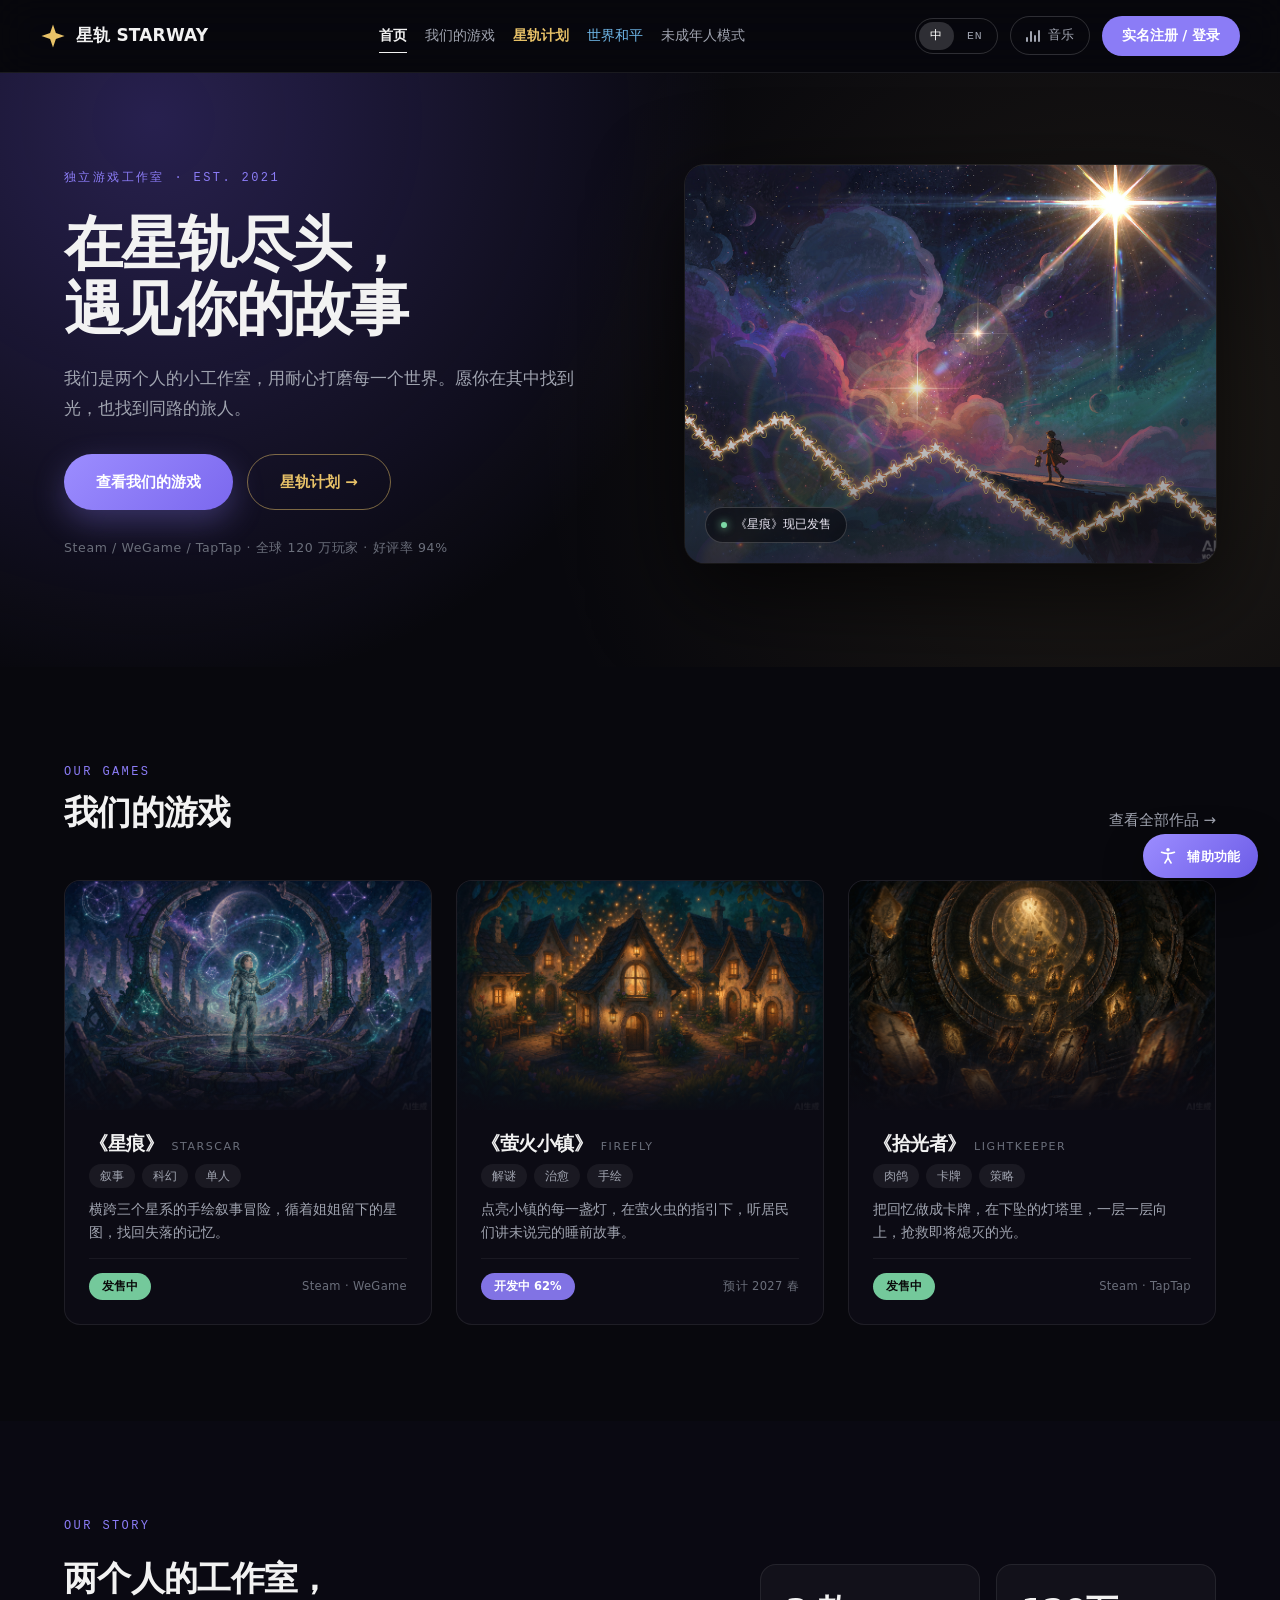
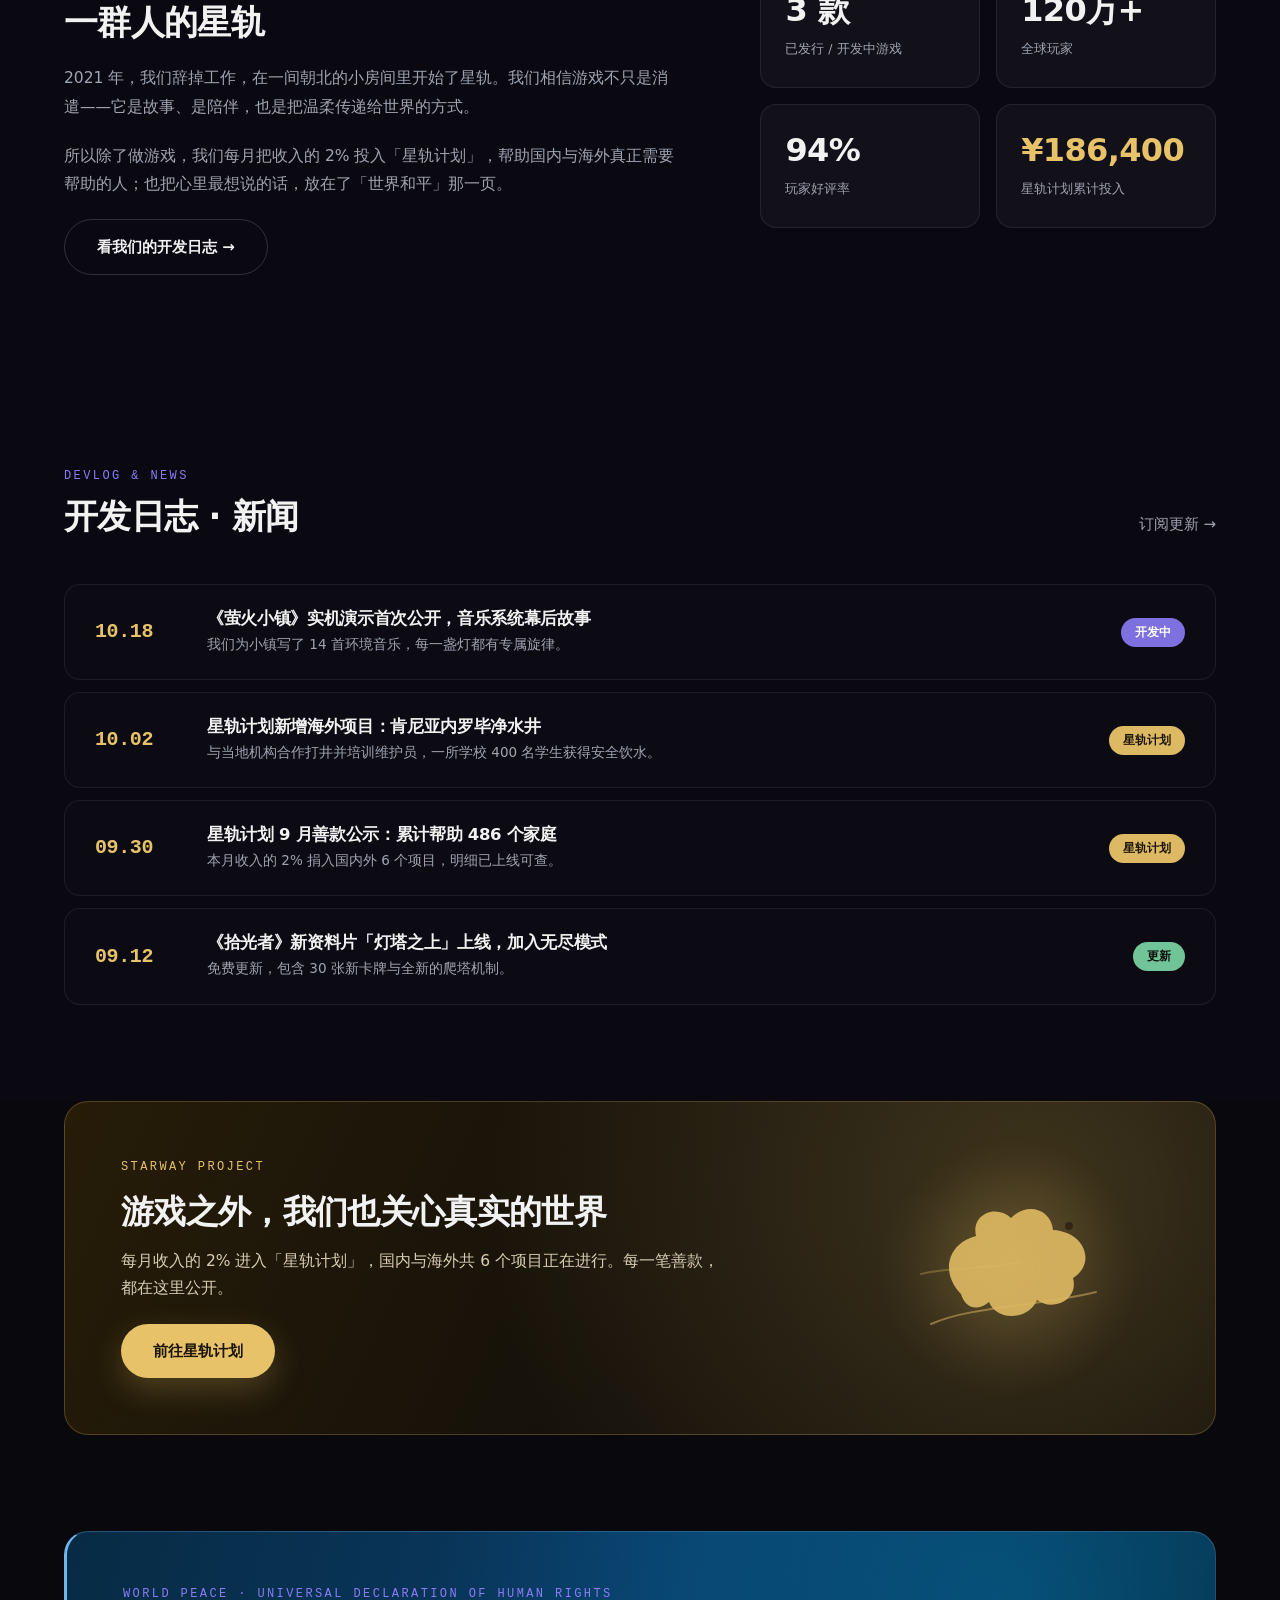
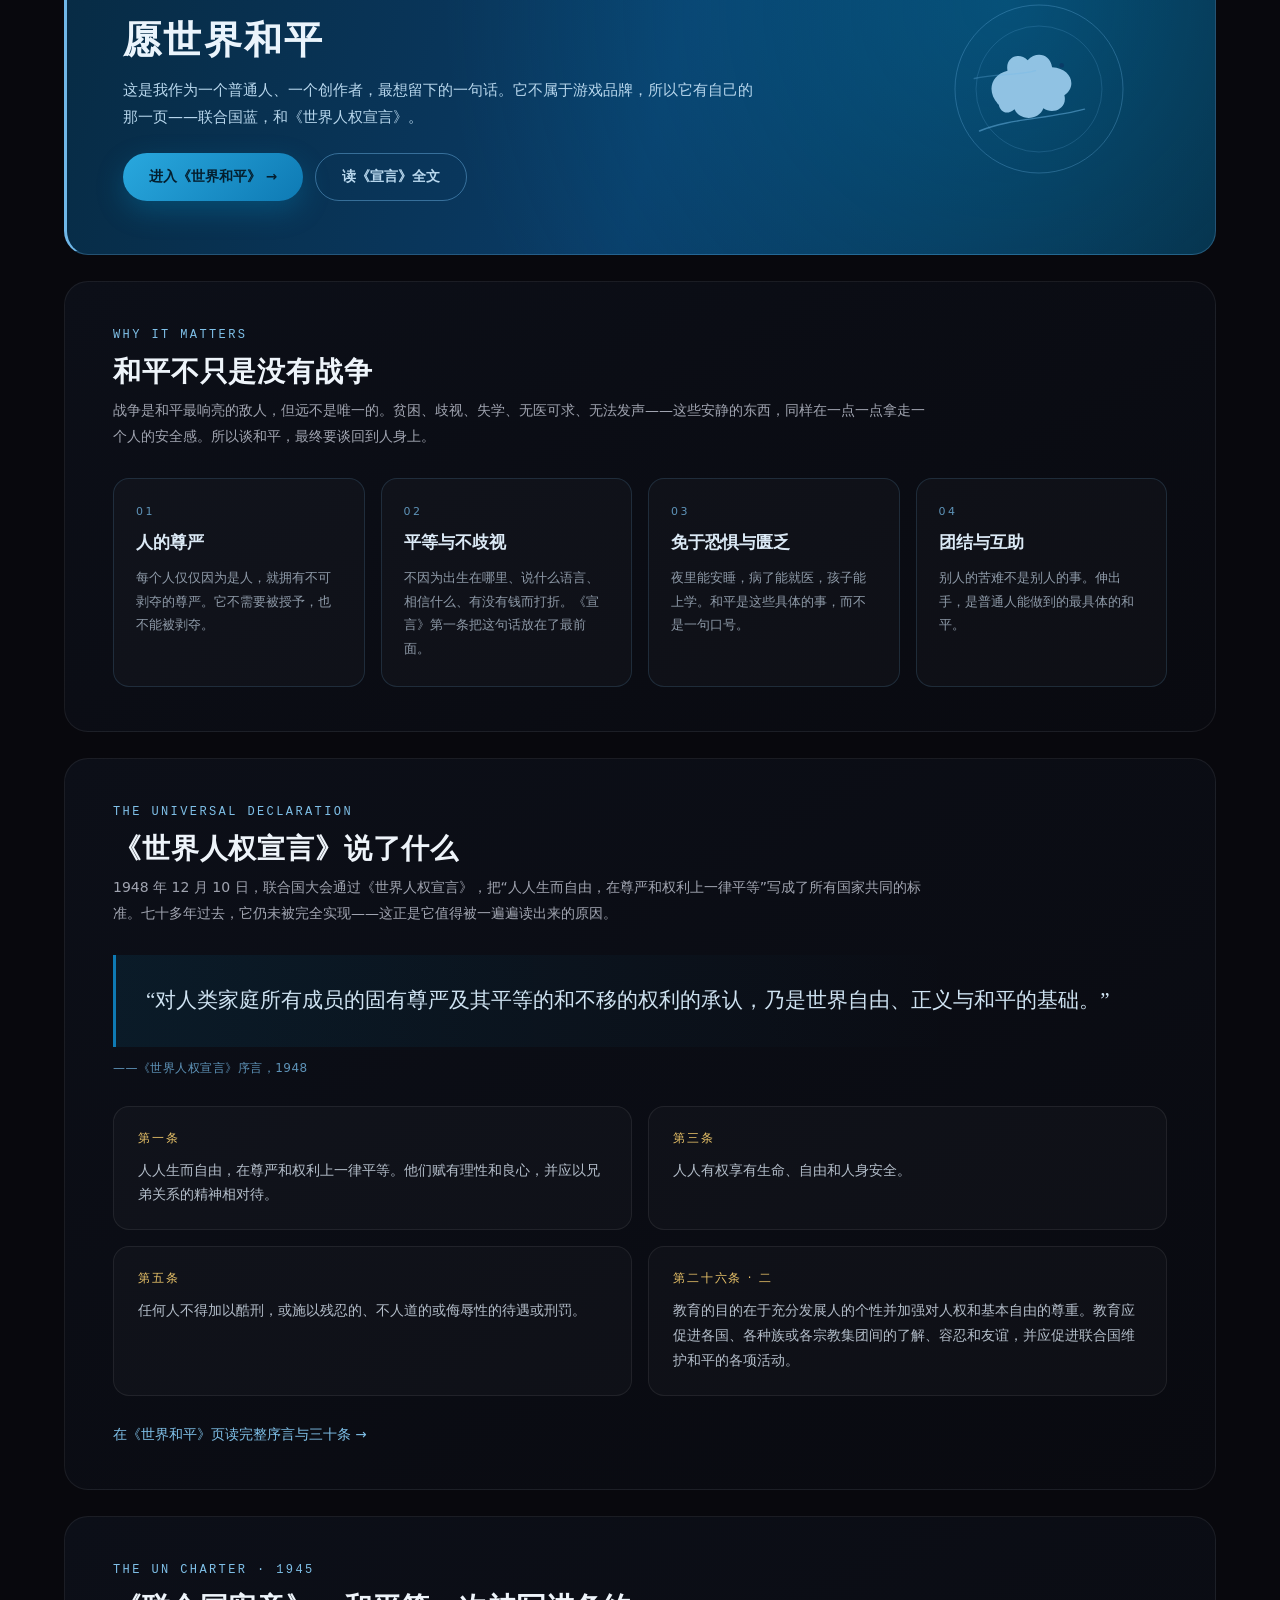
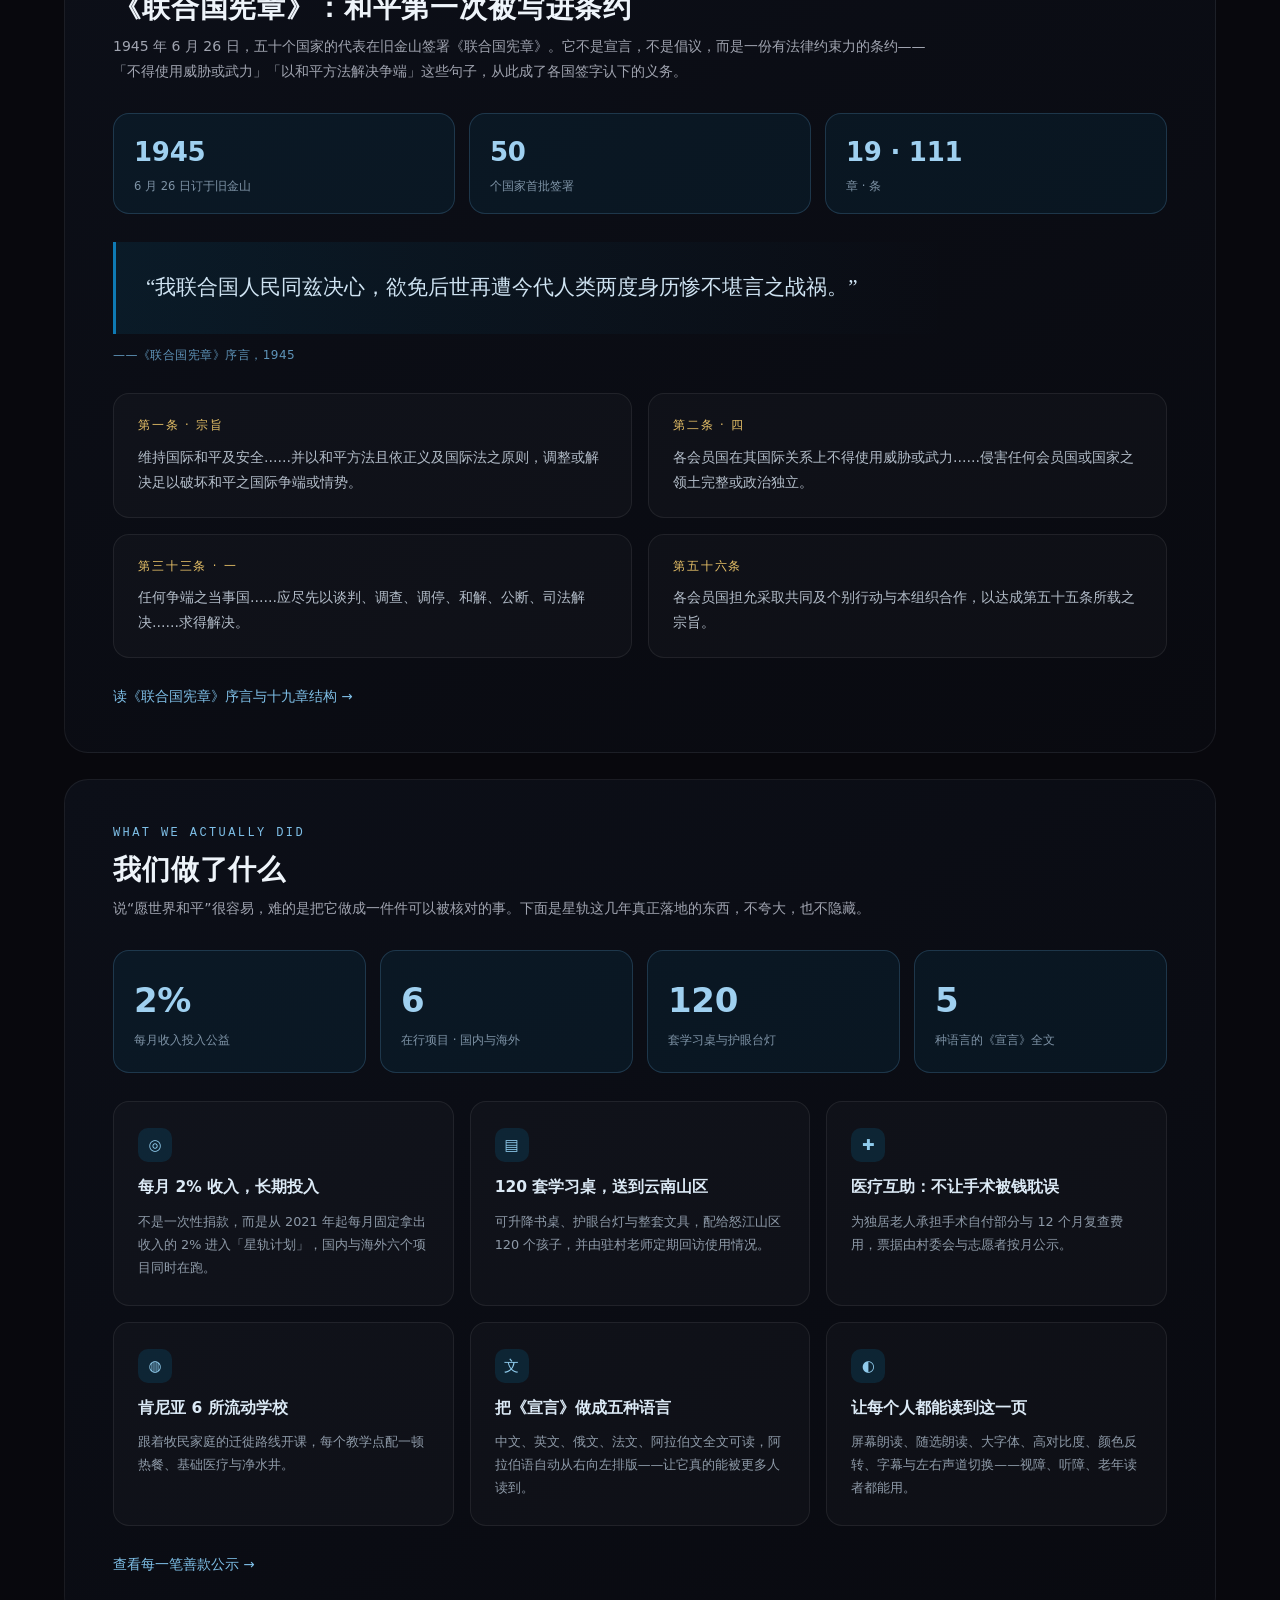
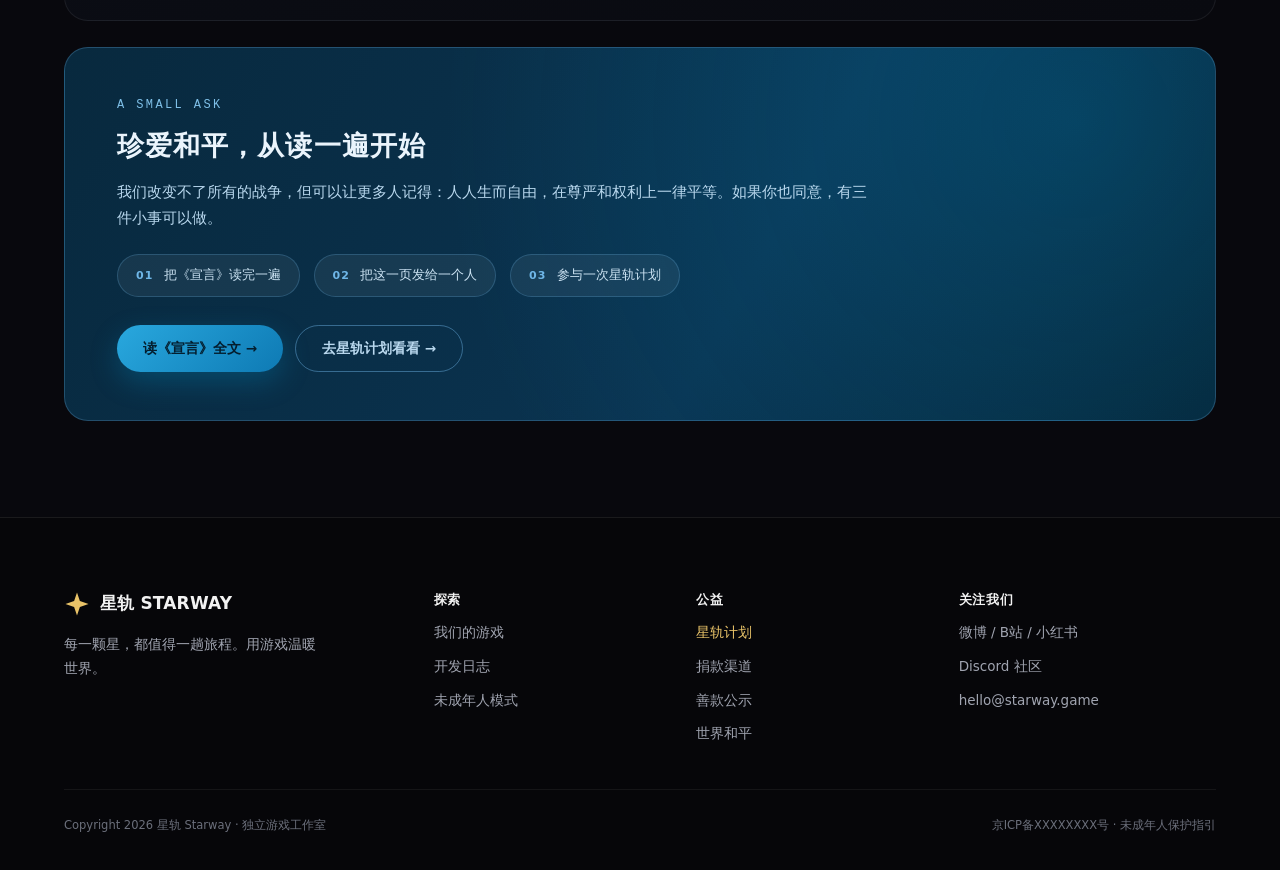
==== index.html @ 6a952b4b "星轨 STARWAY 官网：游戏品牌、星轨计划、世界和平、未成年人模式 - 五个页面：首页 / 星轨计划 / 捐赠详情 / 世界和平 / 未成年人模式 / 实名注册 - 五语切换（中英俄法阿），阿拉伯" ====
<!DOCTYPE html>
<html lang="zh-CN" data-lang="zh">
<head>
<meta charset="UTF-8">
<meta name="viewport" content="width=device-width, initial-scale=1">
<title>星轨 STARWAY · 独立游戏工作室</title>
<meta name="description" content="星轨 STARWAY，独立游戏工作室。我们做叙事游戏，也做真实的善事：星轨计划、世界和平。">
<link rel="stylesheet" href="assets/style.css">
<link rel="stylesheet" href="assets/a11y.css">
</head>
<body data-page="home">

<!-- ============ 加载页 ============ -->
<div class="loader" id="loader">
  <canvas id="starfield"></canvas>
  <div class="loader-inner">
    <svg class="loader-logo" viewBox="0 0 72 72" fill="none" xmlns="http://www.w3.org/2000/svg">
      <path d="M36 4 L44 28 L68 36 L44 44 L36 68 L28 44 L4 36 L28 28 Z" fill="#E8C268"/>
      <path d="M54 8 L55.5 13 L60 14.5 L55.5 16 L54 21 L52.5 16 L48 14.5 L52.5 13 Z" fill="white" fill-opacity=".8"/>
    </svg>
    <div class="loader-brand" data-zh="星轨 STARWAY" data-en="STARWAY">星轨 STARWAY</div>
    <div class="loader-tag" data-zh="每一颗星，都值得一趟旅程" data-en="Every star deserves a journey">每一颗星，都值得一趟旅程</div>

    <div class="progress-block">
      <div class="progress-track"><div class="progress-fill" id="loaderFill"></div></div>
      <div class="progress-text" id="loaderText">正在加载宇宙… 0%</div>
    </div>

    <div class="tip-card">
      <div class="label" data-zh="小贴士 · TIPS" data-en="TIP">小贴士 · TIPS</div>
      <p id="loaderTip">按住 Shift 键，可以让星空中的小星星眨眼哦。</p>
    </div>

    <button class="music-chip" id="musicChip" type="button" aria-label="背景音乐开关">
      <span class="eq"><i></i><i></i><i></i><i></i></span>
      <span data-zh="主题曲《星尘》· 点击暂停" data-en="Theme “Stardust” · click to pause">主题曲《星尘》· 点击暂停</span>
    </button>

    <button class="loader-skip" id="loaderSkip" type="button" data-zh="跳过加载 →" data-en="Skip →">跳过加载 →</button>
  </div>
</div>

<!-- ============ 导航 ============ -->
<header class="nav">
  <a class="brand" href="index.html">
    <svg viewBox="0 0 72 72" fill="none" xmlns="http://www.w3.org/2000/svg"><path d="M36 4 L44 28 L68 36 L44 44 L36 68 L28 44 L4 36 L28 28 Z" fill="#E8C268"/></svg>
    <span>星轨 STARWAY</span>
  </a>

  <nav class="nav-links">
    <a href="index.html" class="active" data-zh="首页" data-en="Home">首页</a>
    <a href="index.html#games" data-zh="我们的游戏" data-en="Games">我们的游戏</a>
    <a href="starway.html" class="gold" data-zh="星轨计划" data-en="Starway Project">星轨计划</a>
    <a href="peace.html" class="peace-link" data-zh="世界和平" data-en="World Peace">世界和平</a>
    <a href="minors.html" data-zh="未成年人模式" data-en="Minor Mode">未成年人模式</a>
  </nav>

  <div class="nav-right">
    <div class="lang-switch" role="group" aria-label="Language">
      <button type="button" data-lang="zh" class="on">中</button>
      <button type="button" data-lang="en">EN</button>
    </div>
    <button class="music-btn" id="navMusic" type="button">
      <span class="bars"><i></i><i></i><i></i><i></i></span>
      <span data-zh="音乐" data-en="Music">音乐</span>
    </button>
    <a class="nav-cta" href="register.html" data-zh="实名注册 / 登录" data-en="Sign up / Log in">实名注册 / 登录</a>
  </div>
</header>

<!-- ============ Hero ============ -->
<section class="hero">
  <div class="hero-copy">
    <div class="kicker" data-zh="独立游戏工作室 · EST. 2021" data-en="INDEPENDENT GAME STUDIO · EST. 2021">独立游戏工作室 · EST. 2021</div>
    <h1 data-html data-zh="在星轨尽头，<br>遇见你的故事" data-en="At the end of the star track,<br>you meet your own story">在星轨尽头，<br>遇见你的故事</h1>
    <p data-zh="我们是两个人的小工作室，用耐心打磨每一个世界。愿你在其中找到光，也找到同路的旅人。"
       data-en="We are a two-person studio, polishing every world with patience. May you find light in them — and fellow travellers on the way.">我们是两个人的小工作室，用耐心打磨每一个世界。愿你在其中找到光，也找到同路的旅人。</p>
    <div class="hero-actions">
      <a class="btn btn-primary" href="#games" data-zh="查看我们的游戏" data-en="Explore our games">查看我们的游戏</a>
      <a class="btn btn-ghost" href="starway.html" data-zh="星轨计划 →" data-en="Starway Project →">星轨计划 →</a>
    </div>
    <div class="hero-meta" data-zh="Steam / WeGame / TapTap · 全球 120 万玩家 · 好评率 94%" data-en="Steam / WeGame / TapTap · 1.2M players worldwide · 94% positive">Steam / WeGame / TapTap · 全球 120 万玩家 · 好评率 94%</div>
  </div>

  <div class="hero-art">
    <img src="assets/img/hero.png" alt="星轨游戏主视觉">
    <div class="badge"><span class="dot"></span><span data-zh="《星痕》现已发售" data-en="Starscar — out now">《星痕》现已发售</span></div>
  </div>
</section>

<!-- ============ 游戏作品 ============ -->
<section class="section" id="games">
  <div class="section-head">
    <div class="t">
      <div class="kicker" data-zh="OUR GAMES" data-en="OUR GAMES">OUR GAMES</div>
      <h2 data-zh="我们的游戏" data-en="Our games">我们的游戏</h2>
    </div>
    <a class="more" href="#games" data-zh="查看全部作品 →" data-en="All titles →">查看全部作品 →</a>
  </div>
  <div class="games-grid" id="gamesGrid"></div>
</section>

<!-- ============ 工作室故事 ============ -->
<section class="story" id="story">
  <div class="story-copy">
    <div class="kicker" data-zh="OUR STORY" data-en="OUR STORY">OUR STORY</div>
    <h2 data-html data-zh="两个人的工作室，<br>一群人的星轨" data-en="A studio of two,<br>a star track shared by many">两个人的工作室，<br>一群人的星轨</h2>
    <p data-zh="2021 年，我们辞掉工作，在一间朝北的小房间里开始了星轨。我们相信游戏不只是消遣——它是故事、是陪伴，也是把温柔传递给世界的方式。"
       data-en="In 2021 we quit our jobs and started Starway in a small north-facing room. We believe games are more than entertainment — they are stories, company, and a way to pass kindness on to the world.">2021 年，我们辞掉工作，在一间朝北的小房间里开始了星轨。我们相信游戏不只是消遣——它是故事、是陪伴，也是把温柔传递给世界的方式。</p>
    <p data-zh="所以除了做游戏，我们每月把收入的 2% 投入「星轨计划」，帮助国内与海外真正需要帮助的人；也把心里最想说的话，放在了「世界和平」那一页。"
       data-en="So besides making games, we put 2% of monthly revenue into the Starway Project — for people in need at home and abroad — and we put the thing we most want to say on the “World Peace” page.">所以除了做游戏，我们每月把收入的 2% 投入「星轨计划」，帮助国内与海外真正需要帮助的人；也把心里最想说的话，放在了「世界和平」那一页。</p>
    <a class="btn btn-plain" href="#devlog" style="align-self:flex-start" data-zh="看我们的开发日志 →" data-en="Read the devlog →">看我们的开发日志 →</a>
  </div>

  <div class="stats">
    <div class="stat"><b data-count="3" data-suffix=" 款">3 款</b><span data-zh="已发行 / 开发中游戏" data-en="Released / in development">已发行 / 开发中游戏</span></div>
    <div class="stat"><b data-count="120" data-suffix="万+">120万+</b><span data-zh="全球玩家" data-en="Players worldwide">全球玩家</span></div>
    <div class="stat"><b data-count="94" data-suffix="%">94%</b><span data-zh="玩家好评率" data-en="Positive reviews">玩家好评率</span></div>
    <div class="stat"><b class="gold" data-count="186400" data-prefix="¥">¥186,400</b><span data-zh="星轨计划累计投入" data-en="Starway Project total funding">星轨计划累计投入</span></div>
  </div>
</section>

<!-- ============ 开发日志 ============ -->
<section class="section alt" id="devlog">
  <div class="section-head">
    <div class="t">
      <div class="kicker" data-zh="DEVLOG &amp; NEWS" data-en="DEVLOG &amp; NEWS">DEVLOG &amp; NEWS</div>
      <h2 data-zh="开发日志 · 新闻" data-en="Devlog &amp; news">开发日志 · 新闻</h2>
    </div>
    <a class="more" href="#devlog" data-zh="订阅更新 →" data-en="Subscribe →">订阅更新 →</a>
  </div>
  <div class="log-list" id="logList"></div>
</section>

<!-- ============ 星轨计划横幅 ============ -->
<section class="peace-banner reveal">
  <div class="copy">
    <div class="kicker gold" data-zh="STARWAY PROJECT" data-en="STARWAY PROJECT">STARWAY PROJECT</div>
    <h2 data-zh="游戏之外，我们也关心真实的世界" data-en="Beyond games, we care about the real world">游戏之外，我们也关心真实的世界</h2>
    <p data-zh="每月收入的 2% 进入「星轨计划」，国内与海外共 6 个项目正在进行。每一笔善款，都在这里公开。"
       data-en="2% of monthly revenue goes into the Starway Project — six programs running at home and abroad. Every donation is published.">每月收入的 2% 进入「星轨计划」，国内与海外共 6 个项目正在进行。每一笔善款，都在这里公开。</p>
    <a class="btn btn-gold" href="starway.html" data-zh="前往星轨计划" data-en="Visit the Starway Project">前往星轨计划</a>
  </div>
  <div class="dove">
    <svg viewBox="0 0 220 180" fill="none" xmlns="http://www.w3.org/2000/svg">
      <path d="M60 120 C40 100 45 70 75 62 C70 40 95 30 110 44 C125 28 150 34 152 56 C185 58 195 90 172 104 C178 126 152 138 136 126 C128 146 96 148 88 128 C76 138 64 134 60 120 Z" fill="#E8C268" fill-opacity=".9"/>
      <circle cx="168" cy="52" r="4" fill="#1A1408"/>
      <path d="M30 150 C70 132 140 132 195 118" stroke="#E8C268" stroke-opacity=".5" stroke-width="2" stroke-linecap="round"/>
      <path d="M20 100 C55 92 90 96 118 88" stroke="#E8C268" stroke-opacity=".3" stroke-width="2" stroke-linecap="round"/>
    </svg>
  </div>
</section>

<!-- ============ 世界和平 · 完整区块 ============ -->
<section class="peace-home" id="peace">

  <!-- 蓝色入口横幅 -->
  <div class="ph-band reveal">
    <div class="copy">
      <div class="kicker" data-zh="WORLD PEACE · UNIVERSAL DECLARATION OF HUMAN RIGHTS" data-en="WORLD PEACE · UNIVERSAL DECLARATION OF HUMAN RIGHTS">WORLD PEACE · UNIVERSAL DECLARATION OF HUMAN RIGHTS</div>
      <h2 data-zh="愿世界和平" data-en="May peace prevail on Earth">愿世界和平</h2>
      <p data-zh="这是我作为一个普通人、一个创作者，最想留下的一句话。它不属于游戏品牌，所以它有自己的那一页——联合国蓝，和《世界人权宣言》。"
         data-en="This is what I, as one ordinary person and one maker, most want to leave behind. It does not belong to a game brand — so it has a page of its own: United Nations blue, and the Universal Declaration of Human Rights.">这是我作为一个普通人、一个创作者，最想留下的一句话。它不属于游戏品牌，所以它有自己的那一页——联合国蓝，和《世界人权宣言》。</p>
      <div class="ph-band-actions">
        <a class="btn-blue" href="peace.html" data-zh="进入《世界和平》 →" data-en="Enter “World Peace” →">进入《世界和平》 →</a>
        <a class="btn-blue ghost" href="peace.html#declaration" data-zh="读《宣言》全文" data-en="Read the full Declaration">读《宣言》全文</a>
      </div>
    </div>
    <div class="ph-band-art" aria-hidden="true">
      <svg viewBox="0 0 240 240" fill="none" xmlns="http://www.w3.org/2000/svg">
        <circle cx="120" cy="120" r="96" stroke="#6FB7E8" stroke-opacity=".35" stroke-width="1"/>
        <circle cx="120" cy="120" r="72" stroke="#6FB7E8" stroke-opacity=".22" stroke-width="1"/>
        <path d="M74 138 C60 124 64 104 84 99 C81 84 97 77 107 87 C117 76 133 80 135 95 C157 96 164 117 149 127 C153 142 136 150 125 142 C120 156 98 157 92 143 C84 150 76 147 74 138 Z" fill="#9FD0F0" fill-opacity=".9"/>
        <circle cx="146" cy="93" r="2.6" fill="#0A3B66"/>
        <path d="M52 168 C84 154 132 154 172 143" stroke="#6FB7E8" stroke-opacity=".5" stroke-width="1.6" stroke-linecap="round"/>
        <path d="M46 108 C70 102 96 105 116 99" stroke="#6FB7E8" stroke-opacity=".3" stroke-width="1.6" stroke-linecap="round"/>
      </svg>
    </div>
  </div>

  <!-- 价值观 -->
  <div class="ph-block reveal">
    <div class="ph-head">
      <div class="kicker blue" data-zh="WHY IT MATTERS" data-en="WHY IT MATTERS">WHY IT MATTERS</div>
      <h3 data-zh="和平不只是没有战争" data-en="Peace is more than the absence of war">和平不只是没有战争</h3>
      <p data-zh="战争是和平最响亮的敌人，但远不是唯一的。贫困、歧视、失学、无医可求、无法发声——这些安静的东西，同样在一点一点拿走一个人的安全感。所以谈和平，最终要谈回到人身上。"
         data-en="War is the loudest enemy of peace, but far from the only one. Poverty, discrimination, no schooling, no doctor, no voice — quiet things that also erode a person's sense of safety. So when we talk about peace, we end up talking about people.">战争是和平最响亮的敌人，但远不是唯一的。贫困、歧视、失学、无医可求、无法发声——这些安静的东西，同样在一点一点拿走一个人的安全感。所以谈和平，最终要谈回到人身上。</p>
    </div>
    <div class="value-grid">
      <article class="value-card">
        <div class="vn">01</div>
        <h4 data-zh="人的尊严" data-en="Human dignity">人的尊严</h4>
        <p data-zh="每个人仅仅因为是人，就拥有不可剥夺的尊严。它不需要被授予，也不能被剥夺。" data-en="Every person holds an inalienable dignity simply for being human. It is not granted, and cannot be taken away.">每个人仅仅因为是人，就拥有不可剥夺的尊严。它不需要被授予，也不能被剥夺。</p>
      </article>
      <article class="value-card">
        <div class="vn">02</div>
        <h4 data-zh="平等与不歧视" data-en="Equality, no exceptions">平等与不歧视</h4>
        <p data-zh="不因为出生在哪里、说什么语言、相信什么、有没有钱而打折。《宣言》第一条把这句话放在了最前面。" data-en="Not discounted by where you were born, what you speak, what you believe, or what you own. Article 1 puts this first for a reason.">不因为出生在哪里、说什么语言、相信什么、有没有钱而打折。《宣言》第一条把这句话放在了最前面。</p>
      </article>
      <article class="value-card">
        <div class="vn">03</div>
        <h4 data-zh="免于恐惧与匮乏" data-en="Freedom from fear and want">免于恐惧与匮乏</h4>
        <p data-zh="夜里能安睡，病了能就医，孩子能上学。和平是这些具体的事，而不是一句口号。" data-en="Sleeping without sirens, seeing a doctor when ill, a child going to school. Peace is these concrete things, not a slogan.">夜里能安睡，病了能就医，孩子能上学。和平是这些具体的事，而不是一句口号。</p>
      </article>
      <article class="value-card">
        <div class="vn">04</div>
        <h4 data-zh="团结与互助" data-en="Solidarity">团结与互助</h4>
        <p data-zh="别人的苦难不是别人的事。伸出手，是普通人能做到的最具体的和平。" data-en="Another's suffering is not someone else's business. Reaching out is the most concrete peace an ordinary person can make.">别人的苦难不是别人的事。伸出手，是普通人能做到的最具体的和平。</p>
      </article>
    </div>
  </div>

  <!-- 《世界人权宣言》摘录 -->
  <div class="ph-block reveal" id="declaration">
    <div class="ph-head">
      <div class="kicker blue" data-zh="THE UNIVERSAL DECLARATION" data-en="THE UNIVERSAL DECLARATION">THE UNIVERSAL DECLARATION</div>
      <h3 data-zh="《世界人权宣言》说了什么" data-en="What the Universal Declaration says">《世界人权宣言》说了什么</h3>
      <p data-zh="1948 年 12 月 10 日，联合国大会通过《世界人权宣言》，把“人人生而自由，在尊严和权利上一律平等”写成了所有国家共同的标准。七十多年过去，它仍未被完全实现——这正是它值得被一遍遍读出来的原因。"
         data-en="On 10 December 1948 the UN General Assembly adopted the Universal Declaration of Human Rights, setting “all human beings are born free and equal in dignity and rights” as a common standard for all nations. Seventy-odd years on it is still not fully realised — which is exactly why it deserves to be read again and again.">1948 年 12 月 10 日，联合国大会通过《世界人权宣言》，把“人人生而自由，在尊严和权利上一律平等”写成了所有国家共同的标准。七十多年过去，它仍未被完全实现——这正是它值得被一遍遍读出来的原因。</p>
    </div>

    <blockquote class="ph-quote" data-zh="“对人类家庭所有成员的固有尊严及其平等的和不移的权利的承认，乃是世界自由、正义与和平的基础。”"
                data-en="“Recognition of the inherent dignity and of the equal and inalienable rights of all members of the human family is the foundation of freedom, justice and peace in the world.”">“对人类家庭所有成员的固有尊严及其平等的和不移的权利的承认，乃是世界自由、正义与和平的基础。”</blockquote>
    <div class="ph-quote-src" data-zh="——《世界人权宣言》序言，1948" data-en="— Preamble, Universal Declaration of Human Rights, 1948">——《世界人权宣言》序言，1948</div>

    <div class="article-grid">
      <article class="art-mini">
        <div class="an" data-zh="第一条" data-en="Article 1">第一条</div>
        <p data-zh="人人生而自由，在尊严和权利上一律平等。他们赋有理性和良心，并应以兄弟关系的精神相对待。"
           data-en="All human beings are born free and equal in dignity and rights. They are endowed with reason and conscience and should act towards one another in a spirit of brotherhood.">人人生而自由，在尊严和权利上一律平等。他们赋有理性和良心，并应以兄弟关系的精神相对待。</p>
      </article>
      <article class="art-mini">
        <div class="an" data-zh="第三条" data-en="Article 3">第三条</div>
        <p data-zh="人人有权享有生命、自由和人身安全。"
           data-en="Everyone has the right to life, liberty and security of person.">人人有权享有生命、自由和人身安全。</p>
      </article>
      <article class="art-mini">
        <div class="an" data-zh="第五条" data-en="Article 5">第五条</div>
        <p data-zh="任何人不得加以酷刑，或施以残忍的、不人道的或侮辱性的待遇或刑罚。"
           data-en="No one shall be subjected to torture or to cruel, inhuman or degrading treatment or punishment.">任何人不得加以酷刑，或施以残忍的、不人道的或侮辱性的待遇或刑罚。</p>
      </article>
      <article class="art-mini">
        <div class="an" data-zh="第二十六条 · 二" data-en="Article 26 · 2">第二十六条 · 二</div>
        <p data-zh="教育的目的在于充分发展人的个性并加强对人权和基本自由的尊重。教育应促进各国、各种族或各宗教集团间的了解、容忍和友谊，并应促进联合国维护和平的各项活动。"
           data-en="Education shall be directed to the full development of the human personality and to the strengthening of respect for human rights and fundamental freedoms. It shall promote understanding, tolerance and friendship among all nations, racial or religious groups, and shall further the activities of the United Nations for the maintenance of peace.">教育的目的在于充分发展人的个性并加强对人权和基本自由的尊重。教育应促进各国、各种族或各宗教集团间的了解、容忍和友谊，并应促进联合国维护和平的各项活动。</p>
      </article>
    </div>
    <a class="ph-more" href="peace.html#declaration" data-zh="在《世界和平》页读完整序言与三十条 →" data-en="Read the full preamble and all 30 articles on the World Peace page →">在《世界和平》页读完整序言与三十条 →</a>
  </div>

  <!-- 联合国宪章 -->
  <div class="ph-block reveal" id="charter">
    <div class="ph-head">
      <div class="kicker blue" data-zh="THE UN CHARTER · 1945" data-en="THE UN CHARTER · 1945">THE UN CHARTER · 1945</div>
      <h3 data-zh="《联合国宪章》：和平第一次被写进条约" data-en="The UN Charter: peace written into a treaty">《联合国宪章》：和平第一次被写进条约</h3>
      <p data-zh="1945 年 6 月 26 日，五十个国家的代表在旧金山签署《联合国宪章》。它不是宣言，不是倡议，而是一份有法律约束力的条约——「不得使用威胁或武力」「以和平方法解决争端」这些句子，从此成了各国签字认下的义务。"
         data-en="On 26 June 1945, representatives of fifty nations signed the Charter of the United Nations in San Francisco. It is not a declaration or an appeal but a binding treaty — “refrain from the threat or use of force”, “settle disputes by peaceful means” became obligations that states put their signature to.">1945 年 6 月 26 日，五十个国家的代表在旧金山签署《联合国宪章》。它不是宣言，不是倡议，而是一份有法律约束力的条约——「不得使用威胁或武力」「以和平方法解决争端」这些句子，从此成了各国签字认下的义务。</p>
    </div>

    <div class="ph-facts">
      <div><b>1945</b><span data-zh="6 月 26 日订于旧金山" data-en="Signed at San Francisco, 26 June">6 月 26 日订于旧金山</span></div>
      <div><b>50</b><span data-zh="个国家首批签署" data-en="founding signatories">个国家首批签署</span></div>
      <div><b>19 · 111</b><span data-zh="章 · 条" data-en="chapters · articles">章 · 条</span></div>
    </div>

    <blockquote class="ph-quote" data-zh="“我联合国人民同兹决心，欲免后世再遭今代人类两度身历惨不堪言之战祸。”"
                data-en="“WE THE PEOPLES OF THE UNITED NATIONS DETERMINED to save succeeding generations from the scourge of war, which twice in our lifetime has brought untold sorrow to mankind.”">“我联合国人民同兹决心，欲免后世再遭今代人类两度身历惨不堪言之战祸。”</blockquote>
    <div class="ph-quote-src" data-zh="——《联合国宪章》序言，1945" data-en="— Preamble, Charter of the United Nations, 1945">——《联合国宪章》序言，1945</div>

    <div class="article-grid">
      <article class="art-mini">
        <div class="an" data-zh="第一条 · 宗旨" data-en="Article 1 · Purposes">第一条 · 宗旨</div>
        <p data-zh="维持国际和平及安全……并以和平方法且依正义及国际法之原则，调整或解决足以破坏和平之国际争端或情势。"
           data-en="To maintain international peace and security … and to bring about by peaceful means, and in conformity with the principles of justice and international law, adjustment or settlement of international disputes …">维持国际和平及安全……并以和平方法且依正义及国际法之原则，调整或解决足以破坏和平之国际争端或情势。</p>
      </article>
      <article class="art-mini">
        <div class="an" data-zh="第二条 · 四" data-en="Article 2 · 4">第二条 · 四</div>
        <p data-zh="各会员国在其国际关系上不得使用威胁或武力……侵害任何会员国或国家之领土完整或政治独立。"
           data-en="All Members shall refrain in their international relations from the threat or use of force against the territorial integrity or political independence of any state …">各会员国在其国际关系上不得使用威胁或武力……侵害任何会员国或国家之领土完整或政治独立。</p>
      </article>
      <article class="art-mini">
        <div class="an" data-zh="第三十三条 · 一" data-en="Article 33 · 1">第三十三条 · 一</div>
        <p data-zh="任何争端之当事国……应尽先以谈判、调查、调停、和解、公断、司法解决……求得解决。"
           data-en="The parties to any dispute … shall, first of all, seek a solution by negotiation, enquiry, mediation, conciliation, arbitration, judicial settlement …">任何争端之当事国……应尽先以谈判、调查、调停、和解、公断、司法解决……求得解决。</p>
      </article>
      <article class="art-mini">
        <div class="an" data-zh="第五十六条" data-en="Article 56">第五十六条</div>
        <p data-zh="各会员国担允采取共同及个别行动与本组织合作，以达成第五十五条所载之宗旨。"
           data-en="All Members pledge themselves to take joint and separate action in co-operation with the Organization for the achievement of the purposes set forth in Article 55.">各会员国担允采取共同及个别行动与本组织合作，以达成第五十五条所载之宗旨。</p>
      </article>
    </div>
    <a class="ph-more" href="peace.html#charter" data-zh="读《联合国宪章》序言与十九章结构 →" data-en="Read the Charter's preamble and all 19 chapters →">读《联合国宪章》序言与十九章结构 →</a>
  </div>

  <!-- 我们的行动 -->
  <div class="ph-block reveal" id="actions">
    <div class="ph-head">
      <div class="kicker blue" data-zh="WHAT WE ACTUALLY DID" data-en="WHAT WE ACTUALLY DID">WHAT WE ACTUALLY DID</div>
      <h3 data-zh="我们做了什么" data-en="What we actually did">我们做了什么</h3>
      <p data-zh="说“愿世界和平”很容易，难的是把它做成一件件可以被核对的事。下面是星轨这几年真正落地的东西，不夸大，也不隐藏。"
         data-en="Saying “may peace prevail” is easy. The hard part is turning it into things you can check. Here is what Starway has actually done — nothing exaggerated, nothing hidden.">说“愿世界和平”很容易，难的是把它做成一件件可以被核对的事。下面是星轨这几年真正落地的东西，不夸大，也不隐藏。</p>
    </div>

    <div class="ph-nums">
      <div class="ph-num"><b>2%</b><span data-zh="每月收入投入公益" data-en="of monthly revenue to public good">每月收入投入公益</span></div>
      <div class="ph-num"><b>6</b><span data-zh="在行项目 · 国内与海外" data-en="running programs, at home &amp; abroad">在行项目 · 国内与海外</span></div>
      <div class="ph-num"><b>120</b><span data-zh="套学习桌与护眼台灯" data-en="desks &amp; eye-care lamps delivered">套学习桌与护眼台灯</span></div>
      <div class="ph-num"><b>5</b><span data-zh="种语言的《宣言》全文" data-en="languages for the full Declaration">种语言的《宣言》全文</span></div>
    </div>

    <div class="action-grid">
      <article class="action-card">
        <div class="ai">◎</div>
        <h4 data-zh="每月 2% 收入，长期投入" data-en="2% of revenue, every month">每月 2% 收入，长期投入</h4>
        <p data-zh="不是一次性捐款，而是从 2021 年起每月固定拿出收入的 2% 进入「星轨计划」，国内与海外六个项目同时在跑。" data-en="Not a one-off donation: since 2021 a fixed 2% of monthly revenue goes into the Starway Project, funding six programs at home and abroad.">不是一次性捐款，而是从 2021 年起每月固定拿出收入的 2% 进入「星轨计划」，国内与海外六个项目同时在跑。</p>
      </article>
      <article class="action-card">
        <div class="ai">▤</div>
        <h4 data-zh="120 套学习桌，送到云南山区" data-en="120 study desks to rural Yunnan">120 套学习桌，送到云南山区</h4>
        <p data-zh="可升降书桌、护眼台灯与整套文具，配给怒江山区 120 个孩子，并由驻村老师定期回访使用情况。" data-en="Height-adjustable desks, eye-care lamps and full stationery kits for 120 children in Nujiang, with resident teachers following up on use.">可升降书桌、护眼台灯与整套文具，配给怒江山区 120 个孩子，并由驻村老师定期回访使用情况。</p>
      </article>
      <article class="action-card">
        <div class="ai">✚</div>
        <h4 data-zh="医疗互助：不让手术被钱耽误" data-en="Medical fund: no surgery delayed by money">医疗互助：不让手术被钱耽误</h4>
        <p data-zh="为独居老人承担手术自付部分与 12 个月复查费用，票据由村委会与志愿者按月公示。" data-en="Covering out-of-pocket surgery costs and 12 months of check-ups for elderly people living alone, with receipts published monthly.">为独居老人承担手术自付部分与 12 个月复查费用，票据由村委会与志愿者按月公示。</p>
      </article>
      <article class="action-card">
        <div class="ai">◍</div>
        <h4 data-zh="肯尼亚 6 所流动学校" data-en="Six mobile schools in Kenya">肯尼亚 6 所流动学校</h4>
        <p data-zh="跟着牧民家庭的迁徙路线开课，每个教学点配一顿热餐、基础医疗与净水井。" data-en="Classes follow pastoralist families' migration routes; every site provides a hot meal, basic healthcare and a clean-water well.">跟着牧民家庭的迁徙路线开课，每个教学点配一顿热餐、基础医疗与净水井。</p>
      </article>
      <article class="action-card">
        <div class="ai">文</div>
        <h4 data-zh="把《宣言》做成五种语言" data-en="The Declaration in five languages">把《宣言》做成五种语言</h4>
        <p data-zh="中文、英文、俄文、法文、阿拉伯文全文可读，阿拉伯语自动从右向左排版——让它真的能被更多人读到。" data-en="Full text in Chinese, English, Russian, French and Arabic, with right-to-left layout for Arabic — so more people can actually read it.">中文、英文、俄文、法文、阿拉伯文全文可读，阿拉伯语自动从右向左排版——让它真的能被更多人读到。</p>
      </article>
      <article class="action-card">
        <div class="ai">◐</div>
        <h4 data-zh="让每个人都能读到这一页" data-en="Making the page readable for everyone">让每个人都能读到这一页</h4>
        <p data-zh="屏幕朗读、随选朗读、大字体、高对比度、颜色反转、字幕与左右声道切换——视障、听障、老年读者都能用。" data-en="Screen reading, select-to-speak, large text, high contrast, colour inversion, captions and channel switching — usable by blind, deaf and elderly readers.">屏幕朗读、随选朗读、大字体、高对比度、颜色反转、字幕与左右声道切换——视障、听障、老年读者都能用。</p>
      </article>
    </div>
    <a class="ph-more" href="starway.html#ledger" data-zh="查看每一笔善款公示 →" data-en="See every donation in the ledger →">查看每一笔善款公示 →</a>
  </div>

  <!-- 呼吁 -->
  <div class="ph-call reveal">
    <div class="kicker blue" data-zh="A SMALL ASK" data-en="A SMALL ASK">A SMALL ASK</div>
    <h3 data-zh="珍爱和平，从读一遍开始" data-en="Cherish peace — start by reading it once">珍爱和平，从读一遍开始</h3>
    <p data-zh="我们改变不了所有的战争，但可以让更多人记得：人人生而自由，在尊严和权利上一律平等。如果你也同意，有三件小事可以做。"
       data-en="We cannot stop every war, but we can help more people remember: all human beings are born free and equal in dignity and rights. If you agree, there are three small things you can do.">我们改变不了所有的战争，但可以让更多人记得：人人生而自由，在尊严和权利上一律平等。如果你也同意，有三件小事可以做。</p>
    <div class="call-steps">
      <div class="cs"><b>01</b><span data-zh="把《宣言》读完一遍" data-en="Read the Declaration once">把《宣言》读完一遍</span></div>
      <div class="cs"><b>02</b><span data-zh="把这一页发给一个人" data-en="Send this page to one person">把这一页发给一个人</span></div>
      <div class="cs"><b>03</b><span data-zh="参与一次星轨计划" data-en="Join one Starway project">参与一次星轨计划</span></div>
    </div>
    <div class="call-actions">
      <a class="btn-blue" href="peace.html#declaration" data-zh="读《宣言》全文 →" data-en="Read the full Declaration →">读《宣言》全文 →</a>
      <a class="btn-blue ghost" href="starway.html#donate" data-zh="去星轨计划看看 →" data-en="Visit the Starway Project →">去星轨计划看看 →</a>
    </div>
  </div>

</section>

<!-- ============ 页脚 ============ -->
<footer class="footer">
  <div class="footer-top">
    <div class="f-brand">
      <a class="brand" href="index.html">
        <svg viewBox="0 0 72 72" fill="none" xmlns="http://www.w3.org/2000/svg"><path d="M36 4 L44 28 L68 36 L44 44 L36 68 L28 44 L4 36 L28 28 Z" fill="#E8C268"/></svg>
        <span>星轨 STARWAY</span>
      </a>
      <p data-zh="每一颗星，都值得一趟旅程。用游戏温暖世界。" data-en="Every star deserves a journey. Warming the world with games.">每一颗星，都值得一趟旅程。用游戏温暖世界。</p>
    </div>
    <div class="f-col">
      <h4 data-zh="探索" data-en="Explore">探索</h4>
      <a href="index.html#games" data-zh="我们的游戏" data-en="Games">我们的游戏</a>
      <a href="index.html#devlog" data-zh="开发日志" data-en="Devlog">开发日志</a>
      <a href="minors.html" data-zh="未成年人模式" data-en="Minor Mode">未成年人模式</a>
    </div>
    <div class="f-col">
      <h4 data-zh="公益" data-en="Public good">公益</h4>
      <a class="gold" href="starway.html" data-zh="星轨计划" data-en="Starway Project">星轨计划</a>
      <a href="starway.html#donate" data-zh="捐款渠道" data-en="Donation channels">捐款渠道</a>
      <a href="starway.html#ledger" data-zh="善款公示" data-en="Public ledger">善款公示</a>
      <a href="peace.html" class="peace-link" data-zh="世界和平" data-en="World Peace">世界和平</a>
    </div>
    <div class="f-col">
      <h4 data-zh="关注我们" data-en="Follow">关注我们</h4>
      <a href="#" data-zh="微博 / B站 / 小红书" data-en="Weibo / Bilibili / RED">微博 / B站 / 小红书</a>
      <a href="#" data-zh="Discord 社区" data-en="Discord community">Discord 社区</a>
      <a href="mailto:hello@starway.game">hello@starway.game</a>
    </div>
  </div>
  <div class="footer-bottom">
    <span data-zh="Copyright 2026 星轨 Starway · 独立游戏工作室" data-en="Copyright 2026 Starway · Independent game studio">Copyright 2026 星轨 Starway · 独立游戏工作室</span>
    <span data-zh="京ICP备XXXXXXXX号 · 未成年人保护指引" data-en="ICP filing XXXXXXXX · Minor protection policy">京ICP备XXXXXXXX号 · 未成年人保护指引</span>
  </div>
</footer>

<script src="assets/lang.js"></script>
<script src="assets/app.js"></script>
<script src="assets/a11y.js"></script>
</body>
</html>
---- assets/style.css ----
/* =========================================================
   星轨 STARWAY · 独立游戏工作室官网
   ========================================================= */

:root {
  --bg:        #08080D;
  --bg-deep:   #060609;
  --bg-soft:   #0A0912;
  --card:      #12111C;
  --line:      rgba(255, 255, 255, 0.08);
  --line-strong: rgba(255, 255, 255, 0.16);
  --text:      #F2F2F2;
  --muted:     #A0A4B0;
  --dim:       #6B6F7B;
  --violet:    #8B7CF6;
  --violet-soft: rgba(139, 124, 246, 0.16);
  --gold:      #E8C268;
  --gold-deep: #C9A343;
  --mint:      #7DD9A6;
  --radius-s:  10px;
  --radius:    16px;
  --radius-l:  24px;
  --radius-pill: 999px;
  --shadow:    0 24px 64px rgba(0, 0, 0, 0.5);
  --ease:      cubic-bezier(0.22, 0.61, 0.36, 1);
}

/* ---------- reset ---------- */
* { margin: 0; padding: 0; box-sizing: border-box; }

html { scroll-behavior: smooth; }

body {
  background: var(--bg);
  color: var(--text);
  font-family: "PingFang SC", "HarmonyOS Sans SC", "Microsoft YaHei",
               "Noto Sans SC", system-ui, -apple-system, sans-serif;
  font-size: 16px;
  line-height: 1.6;
  -webkit-font-smoothing: antialiased;
  overflow-x: clip;
}

img { display: block; max-width: 100%; }
a { color: inherit; text-decoration: none; }
button { font: inherit; color: inherit; background: none; border: 0; cursor: pointer; }
::selection { background: var(--violet); color: #fff; }

.wrap { width: min(1280px, calc(100% - 128px)); margin-inline: auto; }
.mono { font-family: "SF Mono", "JetBrains Mono", ui-monospace, monospace; }

/* ---------- 通用文字 ---------- */
.kicker {
  font-family: "SF Mono", ui-monospace, monospace;
  font-size: 12px;
  letter-spacing: 0.2em;
  color: var(--violet);
  text-transform: uppercase;
}
.kicker.gold { color: var(--gold); }
h1, h2, h3 { font-weight: 700; letter-spacing: -0.02em; line-height: 1.18; }

.section-head {
  display: flex;
  align-items: flex-end;
  justify-content: space-between;
  gap: 24px;
  margin-bottom: 48px;
}
.section-head .t h2 { font-size: 34px; margin-top: 10px; }
.section-head .more {
  font-size: 15px;
  color: var(--muted);
  transition: color 0.25s var(--ease), transform 0.25s var(--ease);
  white-space: nowrap;
}
.section-head .more:hover { color: var(--text); transform: translateX(4px); }

/* ---------- 按钮 ---------- */
.btn {
  display: inline-flex;
  align-items: center;
  gap: 8px;
  padding: 15px 32px;
  border-radius: var(--radius-pill);
  font-size: 15px;
  font-weight: 600;
  transition: transform 0.25s var(--ease), box-shadow 0.25s var(--ease),
              background 0.25s var(--ease), border-color 0.25s var(--ease);
  white-space: nowrap;
}
.btn-primary {
  background: linear-gradient(135deg, #9C8DFF, #7B68EE);
  color: #fff;
  box-shadow: 0 12px 32px rgba(139, 124, 246, 0.32);
}
.btn-primary:hover { transform: translateY(-2px); box-shadow: 0 18px 40px rgba(139, 124, 246, 0.45); }
.btn-ghost {
  border: 1px solid rgba(232, 194, 104, 0.5);
  color: var(--gold);
}
.btn-ghost:hover { background: rgba(232, 194, 104, 0.1); transform: translateY(-2px); }
.btn-gold {
  background: var(--gold);
  color: #1A1408;
  box-shadow: 0 12px 32px rgba(232, 194, 104, 0.24);
}
.btn-gold:hover { transform: translateY(-2px); box-shadow: 0 18px 40px rgba(232, 194, 104, 0.36); }
.btn-plain {
  border: 1px solid var(--line-strong);
  color: var(--text);
}
.btn-plain:hover { background: rgba(255, 255, 255, 0.06); transform: translateY(-2px); }

/* =========================================================
   导航
   ========================================================= */
.nav {
  position: sticky;
  top: 0;
  z-index: 60;
  display: flex;
  align-items: center;
  justify-content: space-between;
  gap: 24px;
  padding: 16px 64px;
  background: rgba(8, 8, 13, 0.72);
  backdrop-filter: blur(20px) saturate(140%);
  -webkit-backdrop-filter: blur(20px) saturate(140%);
  border-bottom: 1px solid var(--line);
}
.brand { display: flex; align-items: center; gap: 10px; }
.brand svg { width: 26px; height: 26px; flex: none; }
.brand span { font-size: 17px; font-weight: 700; letter-spacing: 0.01em; }

.nav-links { display: flex; align-items: center; gap: 32px; }
.nav-links a {
  font-size: 14.5px;
  color: var(--muted);
  transition: color 0.2s;
  position: relative;
}
.nav-links a::after {
  content: "";
  position: absolute;
  left: 0; right: 0; bottom: -6px;
  height: 1px;
  background: var(--text);
  transform: scaleX(0);
  transition: transform 0.28s var(--ease);
}
.nav-links a:hover { color: var(--text); }
.nav-links a:hover::after { transform: scaleX(1); }
.nav-links a.active { color: var(--text); font-weight: 600; }
.nav-links a.active::after { transform: scaleX(1); }
.nav-links a.gold { color: var(--gold); font-weight: 600; }
.nav-links a.gold::after { background: var(--gold); }

.nav-right { display: flex; align-items: center; gap: 12px; }
.kids-entry {
  display: inline-flex;
  align-items: center;
  gap: 6px;
  padding: 8px 17px;
  border: 1px solid rgba(232, 194, 104, 0.45);
  border-radius: var(--radius-pill);
  color: var(--gold);
  font-size: 13.5px;
  font-weight: 600;
  transition: background 0.25s, transform 0.25s var(--ease);
}
.kids-entry:hover { background: rgba(232, 194, 104, 0.12); transform: translateY(-1px); }
.kids-entry svg { width: 13px; height: 13px; }

.nav-cta {
  padding: 9px 20px;
  border-radius: var(--radius-pill);
  background: var(--violet);
  color: #fff;
  font-size: 13.5px;
  font-weight: 600;
  transition: background 0.25s, transform 0.25s var(--ease);
}
.nav-cta:hover { background: #9C8DFF; transform: translateY(-1px); }

/* 音乐开关（通用于导航栏） */
.music-btn {
  display: inline-flex;
  align-items: center;
  gap: 8px;
  padding: 8px 15px;
  border-radius: var(--radius-pill);
  border: 1px solid var(--line-strong);
  font-size: 13px;
  color: var(--muted);
  transition: all 0.25s var(--ease);
}
.music-btn:hover { color: var(--text); border-color: rgba(255, 255, 255, 0.3); }
.music-btn .bars { display: inline-flex; align-items: flex-end; gap: 2px; height: 12px; }
.music-btn .bars i {
  width: 2px;
  background: currentColor;
  border-radius: 2px;
  animation: bar 1s ease-in-out infinite;
}
.music-btn .bars i:nth-child(1) { height: 5px; animation-delay: 0s; }
.music-btn .bars i:nth-child(2) { height: 11px; animation-delay: 0.18s; }
.music-btn .bars i:nth-child(3) { height: 7px; animation-delay: 0.36s; }
.music-btn .bars i:nth-child(4) { height: 12px; animation-delay: 0.54s; }
.music-btn.paused .bars i { animation-play-state: paused; height: 3px; }
@keyframes bar { 0%, 100% { transform: scaleY(0.45); } 50% { transform: scaleY(1); } }

/* =========================================================
   加载页
   ========================================================= */
.loader {
  position: fixed;
  inset: 0;
  z-index: 999;
  display: grid;
  place-items: center;
  background:
    radial-gradient(ellipse 70% 60% at 50% 42%, rgba(76, 62, 168, 0.5) 0%, transparent 62%),
    radial-gradient(ellipse 60% 50% at 78% 82%, rgba(139, 124, 246, 0.18) 0%, transparent 70%),
    #050509;
  transition: opacity 0.9s var(--ease), visibility 0.9s;
}
.loader.hide { opacity: 0; visibility: hidden; }
.loader::after {
  content: "";
  position: absolute;
  inset: 0;
  background: url("data:image/svg+xml,%3Csvg xmlns='http://www.w3.org/2000/svg' width='120' height='120'%3E%3Cfilter id='n'%3E%3CfeTurbulence type='fractalNoise' baseFrequency='0.85' numOctaves='3'/%3E%3C/filter%3E%3Crect width='120' height='120' filter='url(%23n)' opacity='0.035'/%3E%3C/svg%3E");
  pointer-events: none;
}
#starfield {
  position: absolute;
  inset: 0;
  width: 100%;
  height: 100%;
}
.loader-inner {
  position: relative;
  z-index: 2;
  width: min(560px, calc(100% - 48px));
  display: flex;
  flex-direction: column;
  align-items: center;
  gap: 26px;
  text-align: center;
}
.loader-logo { width: 74px; height: 74px; animation: spin-slow 18s linear infinite; }
@keyframes spin-slow { to { transform: rotate(360deg); } }

.loader-brand { font-size: 40px; letter-spacing: -0.01em; }
.loader-tag { font-size: 15px; color: var(--muted); letter-spacing: 0.14em; }

.progress-block { width: 100%; max-width: 420px; margin-top: 8px; }
.progress-track {
  height: 5px;
  border-radius: 99px;
  background: rgba(255, 255, 255, 0.1);
  overflow: hidden;
}
.progress-fill {
  height: 100%;
  width: 0%;
  border-radius: 99px;
  background: linear-gradient(90deg, var(--violet), var(--gold));
  box-shadow: 0 0 16px rgba(232, 194, 104, 0.5);
  transition: width 0.35s var(--ease);
}
.progress-text {
  margin-top: 12px;
  font-size: 12.5px;
  color: var(--muted);
  letter-spacing: 0.08em;
}

.tip-card {
  width: 100%;
  padding: 22px 26px;
  border-radius: var(--radius);
  background: rgba(255, 255, 255, 0.05);
  border: 1px solid rgba(255, 255, 255, 0.1);
  backdrop-filter: blur(24px);
  text-align: left;
  min-height: 118px;
  display: flex;
  flex-direction: column;
  gap: 9px;
  justify-content: center;
}
.tip-card .label {
  font-size: 11.5px;
  letter-spacing: 0.16em;
  color: var(--gold);
  font-weight: 600;
}
.tip-card p {
  font-size: 14.5px;
  color: #E4E4EC;
  line-height: 1.65;
  transition: opacity 0.4s var(--ease);
}
.tip-card p.fade { opacity: 0; }

.music-chip {
  display: inline-flex;
  align-items: center;
  gap: 9px;
  padding: 9px 18px;
  border-radius: var(--radius-pill);
  background: rgba(139, 124, 246, 0.9);
  font-size: 12.5px;
  font-weight: 500;
  box-shadow: 0 8px 28px rgba(139, 124, 246, 0.35);
  transition: background 0.25s, transform 0.25s var(--ease);
}
.music-chip:hover { background: #9C8DFF; transform: translateY(-1px); }
.music-chip .eq { display: inline-flex; align-items: flex-end; gap: 2px; height: 13px; }
.music-chip .eq i { width: 2px; background: #fff; border-radius: 2px; animation: bar 0.9s ease-in-out infinite; }
.music-chip .eq i:nth-child(1) { height: 6px; }
.music-chip .eq i:nth-child(2) { height: 12px; animation-delay: 0.15s; }
.music-chip .eq i:nth-child(3) { height: 8px; animation-delay: 0.3s; }
.music-chip .eq i:nth-child(4) { height: 13px; animation-delay: 0.45s; }
.music-chip.paused .eq i { animation-play-state: paused; height: 4px; }

.loader-skip {
  margin-top: 4px;
  font-size: 12px;
  color: var(--dim);
  letter-spacing: 0.06em;
  transition: color 0.2s;
}
.loader-skip:hover { color: var(--muted); }

/* =========================================================
   首页 Hero
   ========================================================= */
.hero {
  position: relative;
  display: grid;
  grid-template-columns: 1.05fr 1fr;
  align-items: center;
  gap: 64px;
  padding: 92px 64px 104px;
  overflow: hidden;
}
.hero::before {
  content: "";
  position: absolute;
  inset: 0;
  background:
    radial-gradient(circle at 12% 8%, rgba(98, 78, 200, 0.35), transparent 46%),
    radial-gradient(circle at 88% 60%, rgba(232, 194, 104, 0.1), transparent 50%);
  pointer-events: none;
}
.hero-copy { position: relative; display: flex; flex-direction: column; gap: 22px; }
.hero-copy h1 {
  font-size: clamp(42px, 4.6vw, 66px);
  line-height: 1.12;
  letter-spacing: -0.03em;
}
.hero-copy h1 em {
  font-style: normal;
  background: linear-gradient(100deg, #CDBEFF 10%, var(--gold) 90%);
  -webkit-background-clip: text;
  background-clip: text;
  -webkit-text-fill-color: transparent;
}
.hero-copy p { font-size: 17px; color: var(--muted); max-width: 520px; line-height: 1.75; }
.hero-actions { display: flex; gap: 14px; margin-top: 8px; flex-wrap: wrap; }
.hero-meta {
  font-size: 12.5px;
  color: var(--dim);
  letter-spacing: 0.05em;
  margin-top: 6px;
}
.hero-art {
  position: relative;
  border-radius: 20px;
  overflow: hidden;
  box-shadow: 0 30px 90px rgba(0, 0, 0, 0.7), 0 0 0 1px rgba(255, 255, 255, 0.1);
  aspect-ratio: 4 / 3;
}
.hero-art img { width: 100%; height: 100%; object-fit: cover; }
.hero-art::after {
  content: "";
  position: absolute;
  inset: 0;
  background: linear-gradient(to top, rgba(8, 8, 13, 0.55), transparent 55%);
}
.hero-art .badge {
  position: absolute;
  left: 20px;
  bottom: 20px;
  z-index: 2;
  display: inline-flex;
  align-items: center;
  gap: 8px;
  padding: 7px 15px;
  border-radius: var(--radius-pill);
  background: rgba(8, 8, 13, 0.6);
  border: 1px solid rgba(255, 255, 255, 0.18);
  backdrop-filter: blur(12px);
  font-size: 12px;
  color: #EDEAF6;
}
.hero-art .badge .dot {
  width: 6px; height: 6px; border-radius: 50%;
  background: var(--mint);
  box-shadow: 0 0 8px var(--mint);
}

/* =========================================================
   游戏作品
   ========================================================= */
.section { padding: 96px 64px; }
.section.alt { background: var(--bg-soft); }
section[id], div[id].peace-section { scroll-margin-top: 84px; }

.games-grid { display: grid; grid-template-columns: repeat(3, 1fr); gap: 24px; }
.game-card {
  background: #0C0B14;
  border: 1px solid var(--line);
  border-radius: var(--radius);
  overflow: hidden;
  transition: transform 0.35s var(--ease), border-color 0.35s, box-shadow 0.35s;
  display: flex;
  flex-direction: column;
}
.game-card:hover {
  transform: translateY(-6px);
  border-color: rgba(139, 124, 246, 0.45);
  box-shadow: 0 26px 60px rgba(0, 0, 0, 0.5);
}
.game-cover { position: relative; aspect-ratio: 16 / 10; overflow: hidden; }
.game-cover img { width: 100%; height: 100%; object-fit: cover; transition: transform 0.6s var(--ease); }
.game-card:hover .game-cover img { transform: scale(1.05); }
.game-cover::after {
  content: "";
  position: absolute; inset: 0;
  background: linear-gradient(to top, rgba(12, 11, 20, 0.9), transparent 50%);
}
.game-body { padding: 22px 24px 24px; display: flex; flex-direction: column; gap: 10px; flex: 1; }
.game-title { font-size: 19px; font-weight: 700; display: flex; align-items: baseline; gap: 8px; }
.game-title small { font-size: 11px; letter-spacing: 0.14em; color: var(--dim); font-weight: 500; }
.tags { display: flex; gap: 7px; flex-wrap: wrap; }
.tag {
  font-size: 11.5px;
  color: var(--muted);
  padding: 3px 11px;
  border-radius: var(--radius-pill);
  background: rgba(255, 255, 255, 0.06);
}
.game-desc { font-size: 13.5px; color: var(--muted); line-height: 1.7; flex: 1; }
.game-foot {
  display: flex; align-items: center; justify-content: space-between;
  margin-top: 4px; padding-top: 14px; border-top: 1px solid rgba(255, 255, 255, 0.06);
}
.pill {
  font-size: 11.5px;
  font-weight: 600;
  padding: 4px 13px;
  border-radius: var(--radius-pill);
}
.pill.on { background: rgba(125, 217, 166, 0.92); color: #0A0A0A; }
.pill.dev { background: rgba(139, 124, 246, 0.92); color: #fff; }
.game-foot .plat { font-size: 11.5px; color: var(--dim); letter-spacing: 0.03em; }

/* =========================================================
   工作室故事
   ========================================================= */
.story {
  display: grid;
  grid-template-columns: 1.15fr 0.85fr;
  gap: 80px;
  align-items: center;
  padding: 96px 64px;
  background: var(--bg-soft);
}
.story-copy { display: flex; flex-direction: column; gap: 20px; }
.story-copy h2 { font-size: 34px; line-height: 1.3; }
.story-copy p { color: var(--muted); font-size: 15.5px; line-height: 1.85; max-width: 620px; }
.story-sign {
  margin-top: 10px;
  font-size: 13px;
  color: var(--dim);
  letter-spacing: 0.04em;
}
.stats { display: grid; grid-template-columns: 1fr 1fr; gap: 16px; }
.stat {
  padding: 26px 24px;
  border-radius: var(--radius);
  background: rgba(255, 255, 255, 0.035);
  border: 1px solid var(--line);
  transition: border-color 0.3s, background 0.3s;
}
.stat:hover { border-color: rgba(232, 194, 104, 0.35); background: rgba(255, 255, 255, 0.05); }
.stat b {
  display: block;
  font-size: 32px;
  font-weight: 700;
  letter-spacing: -0.02em;
  line-height: 1.2;
  margin-bottom: 6px;
}
.stat b.gold { color: var(--gold); }
.stat span { font-size: 12.5px; color: var(--muted); }

/* =========================================================
   开发日志
   ========================================================= */
.log-list { display: flex; flex-direction: column; gap: 12px; }
.log-row {
  display: grid;
  grid-template-columns: 84px 1fr auto;
  align-items: center;
  gap: 28px;
  padding: 24px 30px;
  border-radius: var(--radius);
  background: #0C0B14;
  border: 1px solid var(--line);
  transition: border-color 0.3s, transform 0.3s var(--ease), background 0.3s;
}
.log-row:hover {
  border-color: rgba(139, 124, 246, 0.4);
  transform: translateX(4px);
  background: #0E0D18;
}
.log-date {
  font-family: "SF Mono", ui-monospace, monospace;
  font-size: 20px;
  font-weight: 700;
  color: var(--gold);
  letter-spacing: -0.02em;
}
.log-main h3 { font-size: 16.5px; font-weight: 600; margin-bottom: 5px; }
.log-main p { font-size: 13.5px; color: var(--muted); }
.log-tag { font-size: 11.5px; font-weight: 600; padding: 5px 14px; border-radius: var(--radius-pill); }
.log-tag.dev { background: rgba(139, 124, 246, 0.9); color: #fff; }
.log-tag.peace { background: rgba(232, 194, 104, 0.95); color: #1A1408; }
.log-tag.update { background: rgba(125, 217, 166, 0.9); color: #0A0A0A; }

/* =========================================================
   世界和平横幅
   ========================================================= */
.peace-banner {
  position: relative;
  display: grid;
  grid-template-columns: 1.4fr 0.6fr;
  align-items: center;
  gap: 48px;
  margin: 0 64px 96px;
  padding: 56px 56px;
  border-radius: var(--radius-l);
  background:
    radial-gradient(circle at 85% 30%, rgba(232, 194, 104, 0.22), transparent 55%),
    linear-gradient(115deg, #261C08 0%, #14100A 55%, #0B0906 100%);
  border: 1px solid rgba(232, 194, 104, 0.24);
  overflow: hidden;
}
.peace-banner .copy { display: flex; flex-direction: column; gap: 16px; position: relative; z-index: 2; }
.peace-banner h2 { font-size: 33px; }
.peace-banner p { font-size: 15.5px; color: #D8CDB4; line-height: 1.75; max-width: 600px; }
.peace-banner .btn { align-self: flex-start; margin-top: 6px; }
.dove { position: relative; z-index: 2; justify-self: center; opacity: 0.95; }
.dove svg { width: 220px; height: 180px; }
.dove::before {
  content: "";
  position: absolute;
  inset: -30px;
  background: radial-gradient(circle, rgba(232, 194, 104, 0.28), transparent 65%);
  filter: blur(18px);
}

/* =========================================================
   页脚
   ========================================================= */
.footer {
  padding: 72px 64px 36px;
  background: var(--bg-deep);
  border-top: 1px solid var(--line);
}
.footer-top {
  display: grid;
  grid-template-columns: 1.5fr 1fr 1fr 1.2fr;
  gap: 48px;
  padding-bottom: 44px;
  border-bottom: 1px solid rgba(255, 255, 255, 0.06);
}
.f-brand { display: flex; flex-direction: column; gap: 14px; }
.f-brand p { font-size: 13.5px; color: var(--muted); line-height: 1.8; max-width: 260px; }
.f-col { display: flex; flex-direction: column; gap: 12px; }
.f-col h4 { font-size: 12.5px; font-weight: 600; color: var(--text); letter-spacing: 0.06em; }
.f-col a { font-size: 13.5px; color: var(--muted); transition: color 0.2s, transform 0.2s var(--ease); width: fit-content; }
.f-col a:hover { color: var(--text); transform: translateX(3px); }
.f-col a.gold { color: var(--gold); }
.footer-bottom {
  display: flex; justify-content: space-between; align-items: center; gap: 20px;
  padding-top: 26px; font-size: 11.5px; color: var(--dim); flex-wrap: wrap;
}

/* =========================================================
   世界和平计划页
   ========================================================= */
body.peace-theme { background: #0D0A07; }

.music-bar {
  display: flex;
  align-items: center;
  gap: 14px;
  padding: 12px 64px;
  background: #1A1408;
  border-bottom: 1px solid rgba(232, 194, 104, 0.22);
  font-size: 12.5px;
  color: var(--gold);
}
.music-bar .note { width: 17px; height: 17px; flex: none; }
.music-bar strong { font-weight: 600; }
.music-bar .wave { display: flex; align-items: center; gap: 2px; height: 14px; }
.music-bar .wave i {
  width: 2.5px; border-radius: 2px; background: var(--gold);
  animation: bar 1.1s ease-in-out infinite;
}
.music-bar .wave i:nth-child(odd) { height: 9px; }
.music-bar .wave i:nth-child(even) { height: 14px; }
.music-bar .wave i:nth-child(3n) { height: 5px; }
.music-bar .wave i:nth-child(1) { animation-delay: 0s; }
.music-bar .wave i:nth-child(2) { animation-delay: 0.1s; }
.music-bar .wave i:nth-child(3) { animation-delay: 0.2s; }
.music-bar .wave i:nth-child(4) { animation-delay: 0.3s; }
.music-bar .wave i:nth-child(5) { animation-delay: 0.4s; }
.music-bar .wave i:nth-child(6) { animation-delay: 0.5s; }
.music-bar.paused .wave i, .music-bar.paused .eq i { animation-play-state: paused; }
.music-bar .pause {
  padding: 5px 16px;
  border-radius: var(--radius-pill);
  border: 1px solid rgba(232, 194, 104, 0.5);
  font-size: 11.5px;
  font-weight: 600;
  color: var(--gold);
  transition: background 0.25s;
}
.music-bar .pause:hover { background: rgba(232, 194, 104, 0.12); }
.music-bar .hint { margin-left: auto; font-size: 11.5px; color: #8A7A55; }

.peace-hero {
  position: relative;
  display: grid;
  grid-template-columns: 1.05fr 0.95fr;
  gap: 64px;
  align-items: center;
  padding: 80px 64px 84px;
  background:
    radial-gradient(circle at 20% 20%, rgba(232, 194, 104, 0.16), transparent 50%),
    linear-gradient(150deg, #241B09 0%, #0D0A07 60%);
  overflow: hidden;
}
.peace-hero .copy { display: flex; flex-direction: column; gap: 22px; }
.peace-hero h1 { font-size: clamp(38px, 4.2vw, 56px); line-height: 1.16; }
.peace-hero p.lead { font-size: 16.5px; color: #C9BE9F; line-height: 1.8; max-width: 520px; }
.peace-hero .art {
  border-radius: 20px;
  overflow: hidden;
  aspect-ratio: 4 / 3;
  border: 1px solid rgba(232, 194, 104, 0.28);
  box-shadow: 0 30px 80px rgba(0, 0, 0, 0.6);
  position: relative;
}
.peace-hero .art img { width: 100%; height: 100%; object-fit: cover; }
.peace-hero .art::after {
  content: "";
  position: absolute; inset: 0;
  background: radial-gradient(circle at 70% 30%, transparent 40%, rgba(13, 10, 7, 0.5));
}

.peace-stats {
  display: grid;
  grid-template-columns: repeat(4, 1fr);
  gap: 0;
  padding: 46px 64px;
  background: #0F0C06;
  border-block: 1px solid rgba(232, 194, 104, 0.14);
}
.peace-stats div { text-align: center; border-right: 1px solid rgba(232, 194, 104, 0.1); }
.peace-stats div:last-child { border-right: 0; }
.peace-stats b {
  display: block;
  font-size: 34px;
  font-weight: 700;
  letter-spacing: -0.02em;
  margin-bottom: 6px;
}
.peace-stats b.gold { color: var(--gold); }
.peace-stats span { font-size: 13px; color: #C9BE9F; }

.peace-section { padding: 88px 64px; }
.peace-section.tight { padding-top: 0; }
.center-head { text-align: center; margin-bottom: 44px; display: flex; flex-direction: column; gap: 10px; align-items: center; }
.center-head h2 { font-size: 32px; }
.center-head p { font-size: 13.5px; color: #A89873; max-width: 620px; }

.story-list { display: flex; flex-direction: column; gap: 18px; }
.story-card {
  display: grid;
  grid-template-columns: 1fr auto;
  gap: 44px;
  align-items: center;
  padding: 32px 36px;
  border-radius: var(--radius);
  background: #171204;
  border: 1px solid rgba(232, 194, 104, 0.16);
  transition: border-color 0.3s, background 0.3s;
}
.story-card:hover { border-color: rgba(232, 194, 104, 0.36); background: #1A1405; }
.story-card q {
  quotes: none;
  font-size: 16.5px;
  line-height: 1.8;
  color: #F2F2F2;
  display: block;
  margin-bottom: 18px;
}
.story-person { display: flex; align-items: center; gap: 13px; }
.avatar {
  width: 44px; height: 44px; border-radius: 50%;
  display: grid; place-items: center;
  font-size: 17px; font-weight: 700;
  flex: none;
}
.avatar.gold { background: var(--gold); color: #1A1408; }
.avatar.violet { background: var(--violet); color: #fff; }
.avatar.mint { background: var(--mint); color: #0A0A0A; }
.story-person span { font-size: 13px; color: #C9BE9F; }
.story-card .quote-mark {
  font-family: Georgia, serif;
  font-size: 80px;
  line-height: 0.6;
  color: rgba(232, 194, 104, 0.2);
}

/* 捐款渠道 */
.donate { background: #0F0C06; border-block: 1px solid rgba(232, 194, 104, 0.12); }
.donate-grid { display: grid; grid-template-columns: repeat(3, 1fr); gap: 24px; align-items: start; }
.donate-card {
  display: flex; flex-direction: column; align-items: center; gap: 14px;
  padding: 34px 26px 28px;
  border-radius: var(--radius);
  background: #141004;
  border: 1px solid rgba(232, 194, 104, 0.2);
  text-align: center;
  transition: transform 0.35s var(--ease), border-color 0.3s, box-shadow 0.35s;
}
.donate-card:hover {
  transform: translateY(-5px);
  border-color: rgba(232, 194, 104, 0.45);
  box-shadow: 0 24px 56px rgba(0, 0, 0, 0.45);
}
.donate-card h3 { font-size: 19px; }
.donate-card .sub { font-size: 12.5px; color: #A89873; }
.qr-box {
  width: 176px; height: 176px;
  background: #fff;
  border-radius: 10px;
  padding: 10px;
  box-shadow: 0 10px 30px rgba(0, 0, 0, 0.35);
}
.qr-box canvas { width: 100%; height: 100%; display: block; }
.qr-note { font-size: 11.5px; color: #8A7A55; line-height: 1.6; }
.donate-card .btn { padding: 10px 24px; font-size: 13px; margin-top: 4px; }

/* 公示表 */
.trans-list { display: flex; flex-direction: column; gap: 10px; }
.trans-row {
  display: grid;
  grid-template-columns: 100px 1fr auto;
  gap: 24px;
  align-items: center;
  padding: 20px 30px;
  border-radius: 12px;
  background: #100D05;
  border: 1px solid rgba(232, 194, 104, 0.13);
  font-size: 14px;
  transition: border-color 0.25s;
}
.trans-row:hover { border-color: rgba(232, 194, 104, 0.3); }
.trans-row .m { font-family: "SF Mono", ui-monospace, monospace; color: var(--gold); font-weight: 600; }
.trans-row .t { color: #EDE6D6; }
.trans-row .a { color: var(--mint); font-weight: 700; font-family: "SF Mono", ui-monospace, monospace; }

.assure {
  display: grid;
  grid-template-columns: repeat(3, 1fr);
  gap: 20px;
  margin-top: 32px;
}
.assure-item {
  padding: 22px 24px;
  border-radius: 12px;
  border: 1px dashed rgba(232, 194, 104, 0.25);
  font-size: 13px;
  color: #C9BE9F;
  line-height: 1.7;
}
.assure-item b { display: block; color: var(--gold); font-size: 13.5px; margin-bottom: 5px; }

/* =========================================================
   儿童游戏角
   ========================================================= */
body.kids-theme {
  background:
    radial-gradient(ellipse 80% 60% at 20% 0%, #2A2E72 0%, transparent 60%),
    radial-gradient(ellipse 70% 60% at 90% 90%, #3A1E63 0%, transparent 65%),
    linear-gradient(160deg, #171A46 0%, #1E1442 55%, #2A1650 100%);
  background-attachment: fixed;
  min-height: 100vh;
  overflow-x: hidden;
}
.kids-stars { position: fixed; inset: 0; pointer-events: none; z-index: 0; }
.kids-stars canvas { width: 100%; height: 100%; display: block; }

.kids-wrap { position: relative; z-index: 2; width: min(1296px, calc(100% - 64px)); margin-inline: auto; padding: 28px 0 56px; }

.kids-top { display: flex; align-items: center; justify-content: space-between; gap: 20px; margin-bottom: 40px; flex-wrap: wrap; }
.gate {
  display: inline-flex; align-items: center; gap: 9px;
  padding: 9px 19px;
  border-radius: var(--radius-pill);
  background: rgba(255, 255, 255, 0.11);
  border: 1px solid rgba(255, 255, 255, 0.22);
  font-size: 13px;
  color: #F5EFE0;
  transition: background 0.25s;
}
.gate:hover { background: rgba(255, 255, 255, 0.18); }
.gate svg { width: 15px; height: 15px; }
.back-btn {
  display: inline-flex; align-items: center; gap: 8px;
  padding: 9px 21px;
  border-radius: var(--radius-pill);
  border: 1px solid rgba(255, 255, 255, 0.28);
  font-size: 13px;
  color: #E8E2F2;
  transition: background 0.25s;
}
.back-btn:hover { background: rgba(255, 255, 255, 0.12); }

.kids-title {
  font-family: "ZCOOL KuaiLe", "幼圆", "YouYuan", "PingFang SC", sans-serif;
  font-size: clamp(34px, 4vw, 52px);
  color: #FFF6E0;
  text-align: center;
  text-shadow: 0 6px 30px rgba(0, 0, 0, 0.35);
  margin-bottom: 12px;
}
.kids-sub {
  text-align: center;
  font-size: 18px;
  color: #C9C2E8;
  margin-bottom: 40px;
}

.kids-games { display: grid; grid-template-columns: repeat(4, 1fr); gap: 20px; margin-bottom: 34px; }
.kid-card {
  display: flex; flex-direction: column; align-items: center; gap: 14px;
  min-height: 300px;
  padding: 30px 20px;
  border-radius: 26px;
  justify-content: center;
  text-align: center;
  box-shadow: 0 16px 32px rgba(0, 0, 0, 0.32);
  transition: transform 0.3s var(--ease), box-shadow 0.3s;
  cursor: pointer;
  border: 0;
  position: relative;
  overflow: hidden;
}
.kid-card:hover { transform: translateY(-8px) rotate(-0.6deg); box-shadow: 0 26px 48px rgba(0, 0, 0, 0.4); }
.kid-card::after {
  content: "";
  position: absolute;
  inset: 0;
  background: radial-gradient(circle at 50% 0%, rgba(255, 255, 255, 0.35), transparent 60%);
  opacity: 0.6;
  pointer-events: none;
}
.kid-icon {
  width: 84px; height: 84px;
  border-radius: 50%;
  background: rgba(255, 255, 255, 0.9);
  display: grid; place-items: center;
  box-shadow: inset 0 -4px 10px rgba(0, 0, 0, 0.06);
}
.kid-icon svg { width: 44px; height: 44px; }
.kid-card h3 {
  font-family: "ZCOOL KuaiLe", "幼圆", "YouYuan", "PingFang SC", sans-serif;
  font-size: 23px;
  font-weight: 400;
}
.kid-age {
  font-size: 11.5px;
  padding: 4px 13px;
  border-radius: var(--radius-pill);
  background: rgba(0, 0, 0, 0.28);
}
.kid-card.c1 { background: #FFB84D; color: #3D2A05; }
.kid-card.c1 .kid-age { color: #FFE9C2; }
.kid-card.c2 { background: #FF8FB1; color: #4A0F22; }
.kid-card.c2 .kid-age { color: #FFE0EB; }
.kid-card.c3 { background: #4DC3FF; color: #082A40; }
.kid-card.c3 .kid-age { color: #D6F1FF; }
.kid-card.c4 { background: #7FE08C; color: #0A2E12; }
.kid-card.c4 .kid-age { color: #DFF7E3; }

.kids-bottom { display: grid; grid-template-columns: 1fr 1fr; gap: 20px; }
.kid-tip {
  display: flex; align-items: center; gap: 16px;
  padding: 20px 26px;
  border-radius: 20px;
  background: rgba(255, 255, 255, 0.1);
  border: 1px solid rgba(255, 255, 255, 0.2);
  backdrop-filter: blur(14px);
}
.kid-tip svg { width: 30px; height: 30px; flex: none; }
.kid-tip h4 {
  font-family: "ZCOOL KuaiLe", "幼圆", "YouYuan", sans-serif;
  font-size: 16px; font-weight: 400; color: #FFF6E0; margin-bottom: 4px;
}
.kid-tip p { font-size: 12.5px; color: #C9C2E8; line-height: 1.6; }

/* 家长门弹窗 */
.modal {
  position: fixed; inset: 0; z-index: 200;
  display: grid; place-items: center;
  background: rgba(6, 5, 14, 0.7);
  backdrop-filter: blur(10px);
  opacity: 0; visibility: hidden;
  transition: opacity 0.3s, visibility 0.3s;
  padding: 24px;
}
.modal.open { opacity: 1; visibility: visible; }
.modal-box {
  width: min(400px, 100%);
  background: #1B1740;
  border: 1px solid rgba(255, 255, 255, 0.16);
  border-radius: 22px;
  padding: 32px;
  text-align: center;
  box-shadow: 0 40px 90px rgba(0, 0, 0, 0.6);
  transform: translateY(12px) scale(0.98);
  transition: transform 0.35s var(--ease);
}
.modal.open .modal-box { transform: none; }
.modal-box h3 { font-size: 19px; margin-bottom: 8px; }
.modal-box p { font-size: 13px; color: var(--muted); margin-bottom: 22px; line-height: 1.7; }
.modal-box .q {
  font-size: 26px; font-weight: 700; color: var(--gold);
  margin-bottom: 18px; letter-spacing: 0.04em;
}
.modal-box input {
  width: 100%;
  padding: 13px 16px;
  border-radius: 12px;
  border: 1px solid rgba(255, 255, 255, 0.2);
  background: rgba(0, 0, 0, 0.25);
  color: #fff;
  font-size: 17px;
  text-align: center;
  outline: none;
  margin-bottom: 14px;
}
.modal-box input:focus { border-color: var(--gold); }
.modal-actions { display: flex; gap: 10px; }
.modal-actions .btn { flex: 1; justify-content: center; padding: 12px 16px; font-size: 14px; }
.modal-err { font-size: 12px; color: #FF8FB1; height: 16px; }

/* =========================================================
   滚动进入
   ========================================================= */
.reveal { opacity: 0; transform: translateY(26px); transition: opacity 0.8s var(--ease), transform 0.8s var(--ease); }
.reveal.in { opacity: 1; transform: none; }

/* =========================================================
   响应式
   ========================================================= */
@media (max-width: 1180px) {
  .wrap { width: calc(100% - 80px); }
  .nav, .hero, .section, .story, .peace-hero, .peace-section, .music-bar { padding-inline: 40px; }
  .peace-banner { margin-inline: 40px; padding: 44px 40px; }
  .footer { padding-inline: 40px; }
  .peace-stats { padding-inline: 40px; }
  .hero { gap: 40px; }
  .story { gap: 48px; }
}

@media (max-width: 960px) {
  .nav-links { display: none; }
  .hero, .peace-hero { grid-template-columns: 1fr; padding-block: 56px; }
  .hero-art { order: -1; }
  .games-grid { grid-template-columns: 1fr 1fr; }
  .story { grid-template-columns: 1fr; }
  .peace-banner { grid-template-columns: 1fr; }
  .dove { display: none; }
  .footer-top { grid-template-columns: 1fr 1fr; }
  .peace-stats { grid-template-columns: 1fr 1fr; gap: 28px 0; }
  .peace-stats div:nth-child(2) { border-right: 0; }
  .donate-grid { grid-template-columns: 1fr; }
  .assure { grid-template-columns: 1fr; }
  .kids-games { grid-template-columns: 1fr 1fr; }
  .kids-bottom { grid-template-columns: 1fr; }
  .music-bar .hint { display: none; }
}

@media (max-width: 640px) {
  .wrap { width: calc(100% - 40px); }
  .nav, .hero, .section, .story, .peace-hero, .peace-section, .music-bar { padding-inline: 20px; }
  .nav { padding-block: 12px; gap: 10px; }
  .brand span { font-size: 15px; }
  .nav-cta { display: none; }
  .music-btn span[data-label] { display: none; }
  .music-btn { padding: 8px 12px; }
  .kids-entry { padding: 7px 13px; font-size: 12.5px; }
  .peace-banner { margin-inline: 20px; padding: 32px 24px; }
  .footer { padding-inline: 20px; }
  .peace-stats { padding-inline: 20px; }
  .games-grid { grid-template-columns: 1fr; }
  .log-row { grid-template-columns: 1fr; gap: 10px; }
  .trans-row { grid-template-columns: 1fr; gap: 6px; }
  .section-head { flex-direction: column; align-items: flex-start; }
  .footer-top { grid-template-columns: 1fr; }
  .kids-games { grid-template-columns: 1fr; }
  .story-card { grid-template-columns: 1fr; }
  .story-card .quote-mark { display: none; }
  .modal-actions { flex-direction: column; }
  .loader-inner { gap: 20px; }
  .loader-brand { font-size: 32px; }
  .tip-card { min-height: 0; padding: 18px 20px; }
  .peace-stats b { font-size: 26px; }
}

/* =========================================================
   语言切换 / 导航扩展（v2：星轨计划 + 世界和平 + 未成年人模式）
   ========================================================= */
.nav-links { gap: 26px; }
.nav-links a { font-size: 14px; }
@media (max-width: 1320px) {
  .nav-links { gap: 18px; }
  .nav-links a { font-size: 13.5px; }
  .nav { padding-inline: 40px; }
}

.lang-switch {
  display: inline-flex;
  align-items: center;
  gap: 2px;
  padding: 3px;
  border: 1px solid var(--line-strong);
  border-radius: var(--radius-pill);
}
.lang-switch button {
  padding: 5px 11px;
  border-radius: var(--radius-pill);
  font-size: 11.5px;
  font-family: "SF Mono", ui-monospace, monospace;
  letter-spacing: 0.08em;
  color: var(--muted);
  transition: background 0.22s, color 0.22s;
}
.lang-switch button:hover { color: var(--text); }
.lang-switch button.on { background: rgba(255, 255, 255, 0.16); color: #fff; }

/* 首页：世界和平入口条（联合国蓝，与游戏站视觉拉开距离） */
.peace-strip {
  display: flex;
  align-items: center;
  justify-content: space-between;
  gap: 40px;
  margin: 0 64px 96px;
  padding: 40px 48px;
  border-radius: 4px;
  background: linear-gradient(100deg, #0A3B66 0%, #0C5390 55%, #0A3B66 100%);
  border-left: 4px solid #6FB7E8;
  color: #EAF3FB;
  position: relative;
  overflow: hidden;
}
.peace-strip::after {
  content: "";
  position: absolute;
  right: -60px; top: -80px;
  width: 340px; height: 340px;
  border-radius: 50%;
  border: 1px solid rgba(255, 255, 255, 0.14);
  pointer-events: none;
}
.peace-strip .copy { display: flex; flex-direction: column; gap: 10px; position: relative; z-index: 2; }
.peace-strip .kicker { color: #9FD0F0; letter-spacing: 0.24em; }
.peace-strip h2 {
  font-family: "Noto Serif SC", "Songti SC", Georgia, "Times New Roman", serif;
  font-size: 30px;
  font-weight: 600;
  letter-spacing: 0.06em;
}
.peace-strip p { font-size: 14.5px; color: #C6DEF2; line-height: 1.75; max-width: 620px; }
.peace-strip a.go {
  position: relative;
  z-index: 2;
  flex: none;
  display: inline-flex;
  align-items: center;
  gap: 8px;
  padding: 12px 26px;
  border: 1px solid rgba(255, 255, 255, 0.5);
  border-radius: 2px;
  font-size: 14px;
  letter-spacing: 0.04em;
  transition: background 0.25s, color 0.25s;
  white-space: nowrap;
}
.peace-strip a.go:hover { background: #fff; color: #0A3B66; border-color: #fff; }

/* =========================================================
   星轨计划页
   ========================================================= */
body.starway-theme { background: #0D0A07; }

.sw-hero {
  position: relative;
  display: grid;
  grid-template-columns: 1.1fr 0.9fr;
  gap: 64px;
  align-items: center;
  padding: 84px 64px 88px;
  background:
    radial-gradient(circle at 18% 12%, rgba(232, 194, 104, 0.18), transparent 52%),
    linear-gradient(155deg, #251C09 0%, #0D0A07 62%);
  overflow: hidden;
}
.sw-hero .copy { display: flex; flex-direction: column; gap: 20px; position: relative; z-index: 2; }
.sw-hero h1 { font-size: clamp(38px, 4.2vw, 54px); line-height: 1.16; }
.sw-hero p.lead { font-size: 16.5px; color: #C9BE9F; line-height: 1.8; max-width: 540px; }
.sw-hero .art {
  border-radius: 18px;
  overflow: hidden;
  aspect-ratio: 4 / 3;
  border: 1px solid rgba(232, 194, 104, 0.26);
  box-shadow: 0 30px 80px rgba(0, 0, 0, 0.6);
  position: relative;
}
.sw-hero .art img { width: 100%; height: 100%; object-fit: cover; }
.sw-hero .art::after {
  content: "";
  position: absolute; inset: 0;
  background: radial-gradient(circle at 70% 25%, transparent 40%, rgba(13, 10, 7, 0.55));
}

.scope-tabs { display: inline-flex; gap: 6px; padding: 4px; border: 1px solid rgba(232, 194, 104, 0.24); border-radius: var(--radius-pill); }
.scope-tabs button {
  padding: 8px 20px; border-radius: var(--radius-pill);
  font-size: 13px; color: #A89873; transition: all 0.25s;
}
.scope-tabs button.on { background: rgba(232, 194, 104, 0.16); color: var(--gold); font-weight: 600; }

.region-block { display: grid; grid-template-columns: 220px 1fr; gap: 40px; align-items: start; margin-bottom: 44px; }
.region-label { display: flex; flex-direction: column; gap: 8px; padding-top: 6px; }
.region-label b { font-size: 22px; color: var(--gold); letter-spacing: 0.02em; }
.region-label span { font-size: 12px; color: #8A7A55; letter-spacing: 0.18em; text-transform: uppercase; font-family: "SF Mono", ui-monospace, monospace; }
.region-label p { font-size: 12.5px; color: #A89873; line-height: 1.7; }

.proj-grid { display: grid; grid-template-columns: repeat(3, 1fr); gap: 18px; }
.proj-card {
  display: flex;
  flex-direction: column;
  gap: 12px;
  padding: 26px 24px;
  border-radius: 14px;
  background: #171204;
  border: 1px solid rgba(232, 194, 104, 0.16);
  transition: transform 0.3s var(--ease), border-color 0.3s, box-shadow 0.3s;
}
.proj-card:hover { transform: translateY(-4px); border-color: rgba(232, 194, 104, 0.4); box-shadow: 0 20px 44px rgba(0, 0, 0, 0.45); }
.proj-card .reg {
  font-size: 11px;
  letter-spacing: 0.1em;
  color: var(--gold);
  text-transform: uppercase;
  font-family: "SF Mono", ui-monospace, monospace;
}
.proj-card h3 { font-size: 17.5px; line-height: 1.4; }
.proj-card p { font-size: 13px; color: #A89873; line-height: 1.72; flex: 1; }
.proj-card .meter { height: 4px; border-radius: 99px; background: rgba(255, 255, 255, 0.08); overflow: hidden; margin-top: 4px; }
.proj-card .meter i { display: block; height: 100%; border-radius: 99px; background: linear-gradient(90deg, #C9A343, #E8C268); }
.proj-card .meta { font-size: 11.5px; color: #8A7A55; display: flex; justify-content: space-between; gap: 10px; }

/* =========================================================
   实名注册 / 登录
   ========================================================= */
.auth-main {
  min-height: calc(100vh - 66px);
  display: grid;
  place-items: center;
  padding: 64px 24px 96px;
  background:
    radial-gradient(circle at 20% 0%, rgba(98, 78, 200, 0.28), transparent 52%),
    radial-gradient(circle at 85% 80%, rgba(232, 194, 104, 0.08), transparent 55%);
}
.auth-card {
  width: min(620px, 100%);
  padding: 40px 44px 36px;
  border-radius: 20px;
  background: rgba(16, 15, 26, 0.86);
  border: 1px solid var(--line-strong);
  box-shadow: 0 40px 100px rgba(0, 0, 0, 0.55);
  backdrop-filter: blur(18px);
}
.auth-head { display: flex; flex-direction: column; gap: 8px; margin-bottom: 26px; }
.auth-head h1 { font-size: 26px; }
.auth-head p { font-size: 13px; color: var(--muted); line-height: 1.7; }

.steps { display: flex; align-items: center; gap: 10px; margin-bottom: 28px; }
.steps .s { display: flex; align-items: center; gap: 9px; font-size: 12.5px; color: var(--dim); }
.steps .s i {
  width: 22px; height: 22px; border-radius: 50%;
  display: grid; place-items: center;
  border: 1px solid var(--line-strong);
  font-size: 11px; font-style: normal;
  font-family: "SF Mono", ui-monospace, monospace;
}
.steps .s.on { color: var(--text); }
.steps .s.on i { background: var(--violet); border-color: var(--violet); color: #fff; }
.steps .s.done i { background: rgba(125, 217, 166, 0.9); border-color: transparent; color: #0A0A0A; }
.steps .line { flex: 1; height: 1px; background: var(--line); }

.field { display: flex; flex-direction: column; gap: 7px; margin-bottom: 16px; }
.field > label { font-size: 12.5px; color: var(--muted); letter-spacing: 0.02em; }
.field input, .field select {
  width: 100%;
  padding: 13px 15px;
  border-radius: 10px;
  background: rgba(0, 0, 0, 0.3);
  border: 1px solid var(--line-strong);
  color: var(--text);
  font: inherit;
  font-size: 14.5px;
  outline: none;
  transition: border-color 0.22s, box-shadow 0.22s;
}
.field input:focus, .field select:focus { border-color: var(--violet); box-shadow: 0 0 0 3px rgba(139, 124, 246, 0.18); }
.field select option { background: #12111C; }
.field .hint { font-size: 11.5px; color: var(--dim); line-height: 1.6; }
.grid2 { display: grid; grid-template-columns: 1fr 1fr; gap: 14px; }

.sms-row { display: flex; gap: 10px; }
.sms-row input { flex: 1; }
.sms-row button {
  flex: none;
  padding: 0 16px;
  border-radius: 10px;
  border: 1px solid rgba(139, 124, 246, 0.5);
  color: #C9BEFF;
  font-size: 12.5px;
  transition: background 0.22s;
  white-space: nowrap;
}
.sms-row button:hover { background: rgba(139, 124, 246, 0.16); }
.sms-row button:disabled { color: var(--dim); border-color: var(--line); cursor: default; }

.check { display: flex; gap: 10px; align-items: flex-start; font-size: 12.5px; color: var(--muted); line-height: 1.7; margin: 6px 0 10px; }
.check input { margin-top: 3px; width: 15px; height: 15px; accent-color: var(--violet); flex: none; }
.check a { color: #C9BEFF; text-decoration: underline; text-underline-offset: 3px; }

.auth-actions { display: flex; gap: 12px; margin-top: 18px; }
.auth-actions .btn { flex: 1; justify-content: center; }
.auth-err { min-height: 18px; font-size: 12.5px; color: #FF8FB1; margin-top: 2px; }

.pane { display: none; }
.pane.on { display: block; }

.guardian-note {
  display: flex;
  gap: 12px;
  padding: 14px 16px;
  border-radius: 10px;
  background: rgba(232, 194, 104, 0.08);
  border: 1px solid rgba(232, 194, 104, 0.28);
  font-size: 12.5px;
  color: #E4D6B4;
  line-height: 1.7;
  margin-bottom: 18px;
}
.guardian-note svg { width: 18px; height: 18px; flex: none; margin-top: 2px; }

.done-panel { text-align: center; display: flex; flex-direction: column; align-items: center; gap: 14px; padding: 12px 0 6px; }
.done-panel .tick {
  width: 62px; height: 62px; border-radius: 50%;
  display: grid; place-items: center;
  background: rgba(125, 217, 166, 0.14);
  border: 1px solid rgba(125, 217, 166, 0.5);
}
.done-panel .tick svg { width: 28px; height: 28px; }
.done-panel h2 { font-size: 22px; }
.done-panel p { font-size: 13.5px; color: var(--muted); line-height: 1.8; max-width: 420px; }
.done-panel .btn { margin-top: 8px; }

/* =========================================================
   未成年人模式
   ========================================================= */
.minor-hero { display: flex; flex-direction: column; gap: 10px; align-items: center; margin-bottom: 34px; }
.minor-badge {
  display: inline-flex; align-items: center; gap: 8px;
  padding: 7px 18px;
  border-radius: var(--radius-pill);
  background: rgba(255, 217, 102, 0.16);
  border: 1px solid rgba(255, 217, 102, 0.45);
  color: #FFE9A8;
  font-size: 12.5px;
  letter-spacing: 0.04em;
}
.minor-badge .dot { width: 6px; height: 6px; border-radius: 50%; background: #7FE08C; box-shadow: 0 0 9px #7FE08C; }

.status-row { display: grid; grid-template-columns: repeat(3, 1fr); gap: 16px; margin-bottom: 40px; }
.status-card {
  display: flex;
  align-items: center;
  gap: 14px;
  padding: 18px 22px;
  border-radius: 18px;
  background: rgba(255, 255, 255, 0.1);
  border: 1px solid rgba(255, 255, 255, 0.2);
  backdrop-filter: blur(14px);
}
.status-card .ic {
  width: 38px; height: 38px; border-radius: 12px;
  display: grid; place-items: center; flex: none;
  background: rgba(255, 255, 255, 0.16);
}
.status-card .ic svg { width: 20px; height: 20px; }
.status-card .tx { display: flex; flex-direction: column; gap: 3px; min-width: 0; }
.status-card .tx b { font-size: 13.5px; color: #FFF6E0; font-weight: 600; }
.status-card .tx span { font-size: 12px; color: #C9C2E8; }

.protect-grid { display: grid; grid-template-columns: 1fr 1fr; gap: 16px; margin-bottom: 34px; }
.protect-card {
  display: flex;
  gap: 16px;
  padding: 24px 26px;
  border-radius: 20px;
  background: rgba(255, 255, 255, 0.1);
  border: 1px solid rgba(255, 255, 255, 0.2);
  backdrop-filter: blur(14px);
}
.protect-card .ic {
  width: 42px; height: 42px; border-radius: 14px; flex: none;
  display: grid; place-items: center;
  background: rgba(255, 255, 255, 0.18);
}
.protect-card .ic svg { width: 22px; height: 22px; }
.protect-card h4 { font-size: 15px; color: #FFF6E0; margin-bottom: 6px; font-weight: 600; }
.protect-card p { font-size: 12.5px; color: #C9C2E8; line-height: 1.7; }

.minor-actions { display: flex; gap: 12px; flex-wrap: wrap; margin-top: 6px; }
.minor-btn {
  display: inline-flex; align-items: center; gap: 8px;
  padding: 12px 24px;
  border-radius: var(--radius-pill);
  font-size: 13.5px;
  font-weight: 600;
  transition: transform 0.25s var(--ease), background 0.25s, border-color 0.25s;
}
.minor-btn.primary { background: #FFD966; color: #3D2A05; }
.minor-btn.primary:hover { transform: translateY(-2px); }
.minor-btn.ghost { border: 1px solid rgba(255, 255, 255, 0.32); color: #F5EFE0; }
.minor-btn.ghost:hover { background: rgba(255, 255, 255, 0.12); }

.minor-foot-note {
  margin-top: 30px;
  padding: 18px 22px;
  border-radius: 16px;
  border: 1px dashed rgba(255, 255, 255, 0.24);
  font-size: 12px;
  color: #B9B2D6;
  line-height: 1.75;
}

@media (max-width: 1180px) {
  .region-block { grid-template-columns: 1fr; gap: 18px; }
  .proj-grid { grid-template-columns: 1fr 1fr; }
  .peace-strip { margin-inline: 40px; padding: 34px 32px; }
}
@media (max-width: 960px) {
  .status-row { grid-template-columns: 1fr; }
  .protect-grid { grid-template-columns: 1fr; }
  .peace-strip { flex-direction: column; align-items: flex-start; gap: 22px; }
}
@media (max-width: 640px) {
  .peace-strip { margin-inline: 20px; padding: 28px 22px; }
  .peace-strip h2 { font-size: 24px; }
  .proj-grid { grid-template-columns: 1fr; }
  .auth-card { padding: 28px 22px; }
  .grid2 { grid-template-columns: 1fr; }
  .steps .s span { display: none; }
  .lang-switch button { padding: 5px 9px; }
}

/* 音乐按钮播放/暂停文案切换 */
.lbl-play { display: none; }
.paused .lbl-play { display: inline; }
.paused .lbl-pause { display: none; }

/* =========================================================
   受助人照片卡片（星轨计划 · 捐款渠道）
   ========================================================= */
.recipient-photo {
  margin: 0; width: 176px; height: 176px;
  border-radius: 12px; overflow: hidden;
  border: 1px solid rgba(232, 194, 104, 0.35);
  box-shadow: 0 10px 30px rgba(0, 0, 0, 0.4);
}
.recipient-photo img { width: 100%; height: 100%; object-fit: cover; display: block; transition: transform 0.5s var(--ease); }
.donate-card:hover .recipient-photo img { transform: scale(1.06); }
.recipient-line {
  display: flex; flex-direction: column; gap: 2px;
  font-size: 11.5px; color: #8A7A55; line-height: 1.5;
}
.recipient-line span:first-child { color: #C9B98D; font-weight: 600; }

/* =========================================================
   捐赠详情页（donate.html）
   ========================================================= */
.donate-page { max-width: 1120px; margin: 0 auto; padding: 120px 24px 80px; }
.dd-headbar {
  display: flex; align-items: center; justify-content: space-between;
  gap: 16px; flex-wrap: wrap; margin-bottom: 22px;
}
.dd-headbar .crumb { color: #C9B98D; font-size: 13.5px; }
.dd-headbar .crumb:hover { color: #E8C268; }
.dd-headbar-note { font-size: 12px; color: #8A7A55; border: 1px solid rgba(232,194,104,.22); border-radius: 999px; padding: 6px 14px; }
.auth-strip {
  display: flex; align-items: center; gap: 10px;
  font-size: 13px; color: #DCDFE7; background: rgba(125, 217, 166, 0.08);
  border: 1px solid rgba(125, 217, 166, 0.3); border-radius: 10px;
  padding: 10px 16px; margin-bottom: 26px;
}
.auth-strip b { color: #7DD9A6; }
.auth-strip em { font-style: normal; font-size: 11.5px; color: #7DD9A6; border: 1px solid rgba(125,217,166,.4); border-radius: 999px; padding: 2px 10px; }

.donate-detail { display: flex; flex-direction: column; gap: 34px; }
.dd-hero {
  display: grid; grid-template-columns: 400px 1fr; gap: 40px; align-items: start;
  background: #141004; border: 1px solid rgba(232, 194, 104, 0.2);
  border-radius: var(--radius); padding: 34px;
}
.dd-photo { margin: 0; border-radius: 14px; overflow: hidden; border: 1px solid rgba(232,194,104,.35); }
.dd-photo img { width: 100%; aspect-ratio: 1 / 1; object-fit: cover; display: block; }
.dd-eyebrow { font-size: 11px; letter-spacing: 0.28em; color: #A89873; text-transform: uppercase; margin-bottom: 10px; }
.dd-info h1 { font-size: 27px; line-height: 1.35; margin-bottom: 16px; }
.dd-meta { display: flex; flex-direction: column; gap: 6px; font-size: 13.5px; color: #C9C2A8; margin-bottom: 18px; }
.dd-meta b { color: #E8C268; font-weight: 600; margin-right: 10px; }
.dd-story p { font-size: 14.5px; line-height: 1.9; color: #B9B29B; margin-bottom: 12px; }
.dd-meter .meter { height: 8px; border-radius: 999px; background: rgba(255,255,255,.08); overflow: hidden; }
.dd-meter .meter i { display: block; height: 100%; border-radius: 999px; background: linear-gradient(90deg, #E8C268, #C9A24B); }
.dd-meter .meta { display: flex; justify-content: space-between; font-size: 12.5px; color: #A89873; margin-top: 8px; }

.dd-body { display: grid; grid-template-columns: 1fr 360px; gap: 34px; align-items: start; }
.dd-updates h2, .dd-pay h2 { font-size: 18px; margin-bottom: 18px; }
.dd-update {
  display: grid; grid-template-columns: 84px 1fr; gap: 14px;
  padding: 14px 4px; border-bottom: 1px solid rgba(255,255,255,.08);
  font-size: 13.5px;
}
.dd-update .d { color: #E8C268; font-variant-numeric: tabular-nums; }
.dd-update .t { color: #B9B29B; line-height: 1.7; }
.dd-pay {
  background: #141004; border: 1px solid rgba(232, 194, 104, 0.25);
  border-radius: var(--radius); padding: 30px; text-align: center;
  position: sticky; top: 96px;
}
.qr-box.big { width: 220px; height: 220px; margin: 0 auto 14px; }
.dd-assure { list-style: none; margin: 18px 0 20px; text-align: left; display: flex; flex-direction: column; gap: 8px; }
.dd-assure li { font-size: 12.5px; color: #8A7A55; line-height: 1.7; padding-left: 18px; position: relative; }
.dd-assure li::before { content: "✓"; position: absolute; left: 0; color: #E8C268; }
.dd-back { display: inline-block; font-size: 13px; color: #C9B98D; }
.dd-back:hover { color: #E8C268; }

@media (max-width: 960px) {
  .dd-hero { grid-template-columns: 1fr; }
  .dd-body { grid-template-columns: 1fr; }
  .dd-pay { position: static; }
}

/* =========================================================
   强制实名认证门（覆盖层）
   ========================================================= */
.auth-gate {
  position: fixed; inset: 0; z-index: 9999;
  background: rgba(4, 3, 0, 0.92); backdrop-filter: blur(10px);
  display: flex; align-items: center; justify-content: center;
  padding: 24px;
}
.ag-card {
  max-width: 480px; width: 100%;
  background: #141004; border: 1px solid rgba(232, 194, 104, 0.35);
  border-radius: 18px; padding: 42px 38px 30px; text-align: center;
  box-shadow: 0 40px 100px rgba(0, 0, 0, 0.6);
}
.ag-icon { font-size: 40px; margin-bottom: 14px; }
.ag-card h2 { font-size: 21px; line-height: 1.5; margin-bottom: 12px; color: #F3E9CF; }
.ag-card p { font-size: 13.5px; line-height: 1.85; color: #A89873; margin-bottom: 26px; }
.ag-actions { display: flex; flex-direction: column; gap: 10px; }
.ag-btn {
  display: block; padding: 12px 20px; border-radius: 999px;
  font-size: 14px; font-weight: 600; transition: transform .2s var(--ease), box-shadow .2s;
}
.ag-btn.primary { background: linear-gradient(135deg, #E8C268, #C9A24B); color: #1A1408; }
.ag-btn.primary:hover { transform: translateY(-2px); box-shadow: 0 12px 30px rgba(232,194,104,.25); }
.ag-btn.ghost { border: 1px solid rgba(232,194,104,.3); color: #C9B98D; }
.ag-btn.ghost:hover { border-color: rgba(232,194,104,.6); color: #E8C268; }
.ag-note { margin-top: 18px; font-size: 11.5px; color: #6E6244; }

/* =========================================================
   世界和平 · 主页完整区块
   ========================================================= */
.nav-links a.peace-link { color: #6FB7E8; }
.nav-links a.peace-link:hover { color: #9FD0F0; }
.nav-links a.peace-link.active { color: #9FD0F0; }

.peace-home {
  display: flex; flex-direction: column; gap: 26px;
  margin: 0 64px 96px;
}
.kicker.blue { color: #7FC0E8; }

/* ---- 蓝色入口横幅 ---- */
.ph-band {
  display: grid; grid-template-columns: 1fr 240px; align-items: center; gap: 40px;
  padding: 52px 56px; border-radius: var(--radius-l);
  background:
    radial-gradient(circle at 82% 22%, rgba(0, 158, 219, 0.3), transparent 58%),
    linear-gradient(105deg, #072B44 0%, #0A3B66 52%, #07253A 100%);
  border: 1px solid rgba(111, 183, 232, 0.28);
  border-left: 3px solid #6FB7E8;
  position: relative; overflow: hidden;
}
.ph-band .copy { display: flex; flex-direction: column; gap: 14px; position: relative; z-index: 2; }
.ph-band h2 {
  font-family: "Noto Serif SC", "Songti SC", Georgia, "Times New Roman", serif;
  font-size: 38px; font-weight: 600; letter-spacing: 0.06em; color: #EAF4FC;
}
.ph-band p { font-size: 15px; line-height: 1.8; color: #B9D8EE; max-width: 640px; }
.ph-band-actions { display: flex; gap: 12px; flex-wrap: wrap; margin-top: 8px; }
.ph-band-art { justify-self: center; position: relative; z-index: 1; }
.ph-band-art svg { width: 210px; height: 210px; }

.btn-blue {
  display: inline-flex; align-items: center; gap: 8px;
  padding: 12px 26px; border-radius: var(--radius-pill);
  background: linear-gradient(135deg, #29A8DE, #0E7AB4);
  color: #041E2E; font-size: 13.5px; font-weight: 700;
  box-shadow: 0 10px 28px rgba(0, 158, 219, 0.25);
  transition: transform 0.25s var(--ease), box-shadow 0.25s;
}
.btn-blue:hover { transform: translateY(-2px); box-shadow: 0 16px 34px rgba(0, 158, 219, 0.35); }
.btn-blue.ghost {
  background: transparent; color: #B9D8EE;
  border: 1px solid rgba(111, 183, 232, 0.45); box-shadow: none;
}
.btn-blue.ghost:hover { border-color: #6FB7E8; color: #EAF4FC; }

/* ---- 通用块 ---- */
.ph-block {
  padding: 44px 48px;
  border-radius: var(--radius-l);
  background: linear-gradient(150deg, #0C0F18 0%, #090A10 100%);
  border: 1px solid rgba(255, 255, 255, 0.07);
  display: flex; flex-direction: column; gap: 28px;
}
.ph-head { display: flex; flex-direction: column; gap: 10px; max-width: 820px; }
.ph-head h3 {
  font-family: "Noto Serif SC", "Songti SC", Georgia, serif;
  font-size: 28px; font-weight: 600; letter-spacing: 0.03em; color: #EEF4FA;
}
.ph-head p { font-size: 14px; line-height: 1.85; color: var(--muted); }

/* ---- 价值观 ---- */
.value-grid { display: grid; grid-template-columns: repeat(4, 1fr); gap: 16px; }
.value-card {
  padding: 24px 22px 26px; border-radius: var(--radius);
  background: rgba(255, 255, 255, 0.025);
  border: 1px solid rgba(111, 183, 232, 0.16);
  display: flex; flex-direction: column; gap: 10px;
  transition: border-color 0.3s, transform 0.3s var(--ease), background 0.3s;
}
.value-card:hover {
  transform: translateY(-4px);
  border-color: rgba(111, 183, 232, 0.4);
  background: rgba(111, 183, 232, 0.05);
}
.value-card .vn { font-size: 11px; letter-spacing: 0.22em; color: #5E93B8; }
.value-card h4 { font-size: 16.5px; color: #DCEAF6; }
.value-card p { font-size: 13px; line-height: 1.8; color: #8E9AA8; }

/* ---- 宣言摘录 ---- */
.ph-quote {
  font-family: "Noto Serif SC", "Songti SC", Georgia, serif;
  font-size: 21px; line-height: 1.9; color: #CFE3F2;
  padding: 26px 30px; border-left: 3px solid #0E7AB4;
  background: linear-gradient(90deg, rgba(0, 158, 219, 0.09), transparent 80%);
  border-radius: 0 var(--radius-s) var(--radius-s) 0;
}
.ph-quote-src { font-size: 12px; color: #5E93B8; margin-top: -16px; letter-spacing: 0.04em; }
.article-grid { display: grid; grid-template-columns: repeat(2, 1fr); gap: 16px; }
.art-mini {
  padding: 22px 24px; border-radius: var(--radius);
  background: rgba(255, 255, 255, 0.022);
  border: 1px solid rgba(255, 255, 255, 0.07);
  display: flex; flex-direction: column; gap: 10px;
}
.art-mini .an { font-size: 11.5px; letter-spacing: 0.16em; color: #E8C268; }
.art-mini p { font-size: 13.5px; line-height: 1.85; color: #B3BDC9; }
.ph-more { font-size: 13.5px; color: #7FC0E8; align-self: flex-start; }
.ph-more:hover { color: #B9D8EE; }

/* ---- 我们的行动 ---- */
.ph-nums { display: grid; grid-template-columns: repeat(4, 1fr); gap: 14px; }
.ph-num {
  padding: 22px 20px; border-radius: var(--radius);
  background: rgba(0, 158, 219, 0.07);
  border: 1px solid rgba(111, 183, 232, 0.2);
  display: flex; flex-direction: column; gap: 4px;
}
.ph-num b {
  font-size: 34px; font-weight: 700; color: #9FD0F0;
  font-variant-numeric: tabular-nums; letter-spacing: -0.01em;
}
.ph-num span { font-size: 12px; color: #7E93A6; line-height: 1.6; }

.action-grid { display: grid; grid-template-columns: repeat(3, 1fr); gap: 16px; }
.action-card {
  padding: 26px 24px; border-radius: var(--radius);
  background: rgba(255, 255, 255, 0.025);
  border: 1px solid rgba(255, 255, 255, 0.07);
  display: flex; flex-direction: column; gap: 10px;
  transition: border-color 0.3s, transform 0.3s var(--ease);
}
.action-card:hover { transform: translateY(-4px); border-color: rgba(111, 183, 232, 0.34); }
.action-card .ai {
  width: 34px; height: 34px; border-radius: 10px;
  display: grid; place-items: center;
  background: rgba(0, 158, 219, 0.14); color: #8FCBEC;
  font-size: 15px; margin-bottom: 4px;
}
.action-card h4 { font-size: 15.5px; color: #DCEAF6; line-height: 1.5; }
.action-card p { font-size: 12.8px; line-height: 1.8; color: #8E9AA8; }

/* ---- 呼吁 ---- */
.ph-call {
  display: flex; flex-direction: column; gap: 16px; align-items: flex-start;
  padding: 48px 52px; border-radius: var(--radius-l);
  background:
    radial-gradient(circle at 88% 20%, rgba(0, 158, 219, 0.22), transparent 60%),
    linear-gradient(120deg, #08293E 0%, #0A3350 60%, #061F2F 100%);
  border: 1px solid rgba(111, 183, 232, 0.26);
}
.ph-call h3 {
  font-family: "Noto Serif SC", "Songti SC", Georgia, serif;
  font-size: 27px; font-weight: 600; color: #EAF4FC; letter-spacing: 0.04em;
}
.ph-call p { font-size: 14.5px; line-height: 1.85; color: #B9D8EE; max-width: 760px; }
.call-steps { display: flex; gap: 14px; flex-wrap: wrap; margin: 6px 0 4px; }
.call-steps .cs {
  display: flex; align-items: center; gap: 10px;
  padding: 10px 18px; border-radius: var(--radius-pill);
  background: rgba(255, 255, 255, 0.06);
  border: 1px solid rgba(111, 183, 232, 0.24);
  font-size: 12.8px; color: #CDE4F4;
}
.call-steps .cs b { color: #6FB7E8; font-size: 11px; letter-spacing: 0.1em; }
.call-actions { display: flex; gap: 12px; flex-wrap: wrap; margin-top: 8px; }

@media (max-width: 1100px) {
  .value-grid { grid-template-columns: repeat(2, 1fr); }
  .action-grid { grid-template-columns: repeat(2, 1fr); }
  .ph-nums { grid-template-columns: repeat(2, 1fr); }
  .ph-band { grid-template-columns: 1fr; }
  .ph-band-art { display: none; }
}
@media (max-width: 760px) {
  .peace-home { margin: 0 20px 64px; }
  .ph-block, .ph-call { padding: 30px 24px; }
  .ph-band { padding: 34px 26px; }
  .value-grid, .action-grid, .article-grid, .ph-nums { grid-template-columns: 1fr; }
  .ph-band h2 { font-size: 30px; }
}

/* 世界和平 · 宪章数字条 */
.ph-facts { display: grid; grid-template-columns: repeat(3, 1fr); gap: 14px; }
.ph-facts > div {
  padding: 18px 20px;
  border-radius: var(--radius);
  background: rgba(0, 158, 219, 0.07);
  border: 1px solid rgba(111, 183, 232, 0.2);
  display: flex; flex-direction: column; gap: 3px;
}
.ph-facts b {
  font-size: 26px; font-weight: 700; color: #9FD0F0;
  font-variant-numeric: tabular-nums; letter-spacing: -0.01em;
}
.ph-facts span { font-size: 11.5px; color: #7E93A6; line-height: 1.6; }
@media (max-width: 760px) { .ph-facts { grid-template-columns: 1fr; } }
---- assets/a11y.css ----
/* =========================================================
   辅助功能层 · ACCESSIBILITY
   独立样式文件，两套视觉体系（游戏站 / 联合国页）共用。
   只在 <html> 上打标记，不改动页面自身的布局与配色。
   ========================================================= */

:root {
  --a11y-zoom: 1;
  --a11y-zoom-inv: 1;
}

/* ---------------- 悬浮入口 ---------------- */
.a11y-fab {
  position: fixed;
  right: 22px;
  bottom: 22px;
  z-index: 240;
  display: inline-flex;
  align-items: center;
  gap: 9px;
  padding: 12px 18px 12px 15px;
  border: 0;
  border-radius: 999px;
  background: linear-gradient(135deg, #9c8dff, #6c5ce7);
  color: #fff;
  font-family: inherit;
  font-size: 13px;
  font-weight: 600;
  line-height: 1;
  letter-spacing: 0.01em;
  cursor: pointer;
  box-shadow: 0 16px 40px rgba(0, 0, 0, 0.45);
  transition: transform 0.25s ease, box-shadow 0.25s ease;
  zoom: var(--a11y-zoom-inv);
}
.a11y-fab:hover { transform: translateY(-2px); box-shadow: 0 20px 48px rgba(108, 92, 231, 0.5); }
.a11y-fab:focus-visible { outline: 3px solid #fff; outline-offset: 3px; }
.a11y-fab svg { width: 20px; height: 20px; flex: none; }
.a11y-fab .dot {
  width: 6px; height: 6px; border-radius: 50%;
  background: #7dd9a6; box-shadow: 0 0 8px #7dd9a6; display: none;
}
.a11y-fab.has-on .dot { display: inline-block; }
.a11y-fab .n {
  min-width: 17px; height: 17px; padding: 0 4px;
  border-radius: 99px; background: #ffd166; color: #221a00;
  font-size: 10.5px; font-weight: 700; line-height: 17px; text-align: center;
  display: none;
}
.a11y-fab.has-on .n { display: inline-block; }

/* ---------------- 面板 ---------------- */
.a11y-panel {
  position: fixed;
  right: 22px;
  bottom: 76px;
  z-index: 241;
  width: min(352px, calc(100vw - 28px));
  max-height: min(78vh, 640px);
  overflow-y: auto;
  overscroll-behavior: contain;
  padding: 18px 20px 14px;
  border-radius: 18px;
  background: #12111c;
  border: 1px solid rgba(255, 255, 255, 0.16);
  box-shadow: 0 34px 80px rgba(0, 0, 0, 0.6);
  color: #f2f3f7;
  font-family: "Inter", "PingFang SC", "HarmonyOS Sans SC", "Microsoft YaHei", system-ui, sans-serif;
  font-size: 13px;
  line-height: 1.5;
  text-align: left;
  opacity: 0;
  visibility: hidden;
  transform: translateY(10px) scale(0.99);
  transition: opacity 0.25s ease, transform 0.25s ease, visibility 0.25s;
  zoom: var(--a11y-zoom-inv);
}
.a11y-panel.open { opacity: 1; visibility: visible; transform: none; }
.a11y-panel::-webkit-scrollbar { width: 6px; }
.a11y-panel::-webkit-scrollbar-thumb { background: rgba(255, 255, 255, 0.22); border-radius: 99px; }

.a11y-head {
  display: flex; align-items: center; justify-content: space-between; gap: 10px;
  padding-bottom: 12px; border-bottom: 1px solid rgba(255, 255, 255, 0.1);
}
.a11y-head b { font-size: 14px; font-weight: 600; letter-spacing: 0.02em; }
.a11y-head span { display: block; font-size: 10px; color: #9a9aab; letter-spacing: 0.16em; text-transform: uppercase; margin-top: 3px; }
.a11y-close {
  width: 30px; height: 30px; flex: none; border: 0; border-radius: 9px;
  background: rgba(255, 255, 255, 0.08); color: #fff; font-size: 17px; line-height: 1;
  cursor: pointer;
}
.a11y-close:hover { background: rgba(255, 255, 255, 0.16); }

.a11y-sub {
  font-size: 10px; letter-spacing: 0.18em; text-transform: uppercase;
  color: #8d8d9f; margin: 15px 0 2px;
  font-family: "SF Mono", ui-monospace, monospace;
}

.a11y-item {
  display: flex; align-items: center; justify-content: space-between; gap: 12px;
  width: 100%; padding: 10px 0; border: 0; border-bottom: 1px solid rgba(255, 255, 255, 0.07);
  background: none; color: inherit; font: inherit; text-align: left; cursor: pointer;
}
.a11y-item:last-child { border-bottom: 0; }
.a11y-item:hover .t b { color: #cfc6ff; }
.a11y-item .t { display: flex; flex-direction: column; gap: 2px; min-width: 0; }
.a11y-item .t b { font-size: 13px; font-weight: 500; color: #f2f3f7; transition: color 0.2s; }
.a11y-item .t i { font-style: normal; font-size: 11px; color: #8d8d9f; line-height: 1.5; }
.a11y-item:focus-visible { outline: 2px solid #9c8dff; outline-offset: 3px; border-radius: 8px; }
.a11y-item[aria-disabled="true"] { opacity: 0.42; cursor: not-allowed; }

/* 开关 */
.sw {
  position: relative; width: 42px; height: 23px; flex: none;
  border-radius: 99px; background: rgba(255, 255, 255, 0.18);
  transition: background 0.25s;
}
.sw::after {
  content: ""; position: absolute; top: 3px; left: 3px;
  width: 17px; height: 17px; border-radius: 50%; background: #fff;
  transition: left 0.25s ease;
}
[aria-checked="true"] > .sw { background: #4ec98a; }
[aria-checked="true"] > .sw::after { left: 22px; }

/* 分段选择 */
.seg {
  display: inline-flex; gap: 2px; padding: 2px; flex: none;
  border: 1px solid rgba(255, 255, 255, 0.2); border-radius: 99px;
}
.seg button {
  padding: 4px 9px; border: 0; border-radius: 99px; background: none;
  color: #b8b8c8; font: inherit; font-size: 10.5px; line-height: 1.3; cursor: pointer;
  font-family: "SF Mono", ui-monospace, monospace;
}
.seg button.on { background: rgba(255, 255, 255, 0.18); color: #fff; }
.seg button:focus-visible { outline: 2px solid #9c8dff; outline-offset: 2px; }

.a11y-tip {
  margin-top: 12px; padding: 9px 11px; border-radius: 9px;
  background: rgba(255, 255, 255, 0.06);
  font-size: 10.5px; line-height: 1.6; color: #9a9aab;
}
.a11y-reset {
  width: 100%; margin-top: 12px; padding: 10px; border-radius: 10px;
  border: 1px solid rgba(255, 255, 255, 0.22); background: none;
  color: #e6e6f0; font: inherit; font-size: 12px; cursor: pointer;
}
.a11y-reset:hover { background: rgba(255, 255, 255, 0.1); }

/* =========================================================
   模式：只在 <html> 上加类
   ========================================================= */

/* 大字体 / 内容放大（1 = 大字，2 = 特大） */
html.a11y-large body { zoom: var(--a11y-zoom); }

/* 高对比度文字 */
html.a11y-contrast {
  --text: #ffffff;
  --muted: #dcdfe7;
  --dim: #b6bcc8;
  --line: rgba(255, 255, 255, 0.34);
  --line-strong: rgba(255, 255, 255, 0.5);
}
html.a11y-contrast body { background: #000; }
html.a11y-contrast body .nav,
html.a11y-contrast body .footer,
html.a11y-contrast body .loader,
html.a11y-contrast body .music-bar { background: #000; }
html.a11y-contrast body .game-card,
html.a11y-contrast body .log-row,
html.a11y-contrast body .stat,
html.a11y-contrast body .proj-card,
html.a11y-contrast body .donate-card,
html.a11y-contrast body .trans-row,
html.a11y-contrast body .auth-card,
html.a11y-contrast body .status-card,
html.a11y-contrast body .protect-card,
html.a11y-contrast body .story-card { background: #05050a; }
html.a11y-contrast body a { text-decoration: underline !important; text-underline-offset: 3px; }
html.a11y-contrast body .btn,
html.a11y-contrast body .pill,
html.a11y-contrast body .tag,
html.a11y-contrast body .log-tag { border: 1px solid #fff; }
html.a11y-contrast body .pill.on { background: #fff; color: #000; }
html.a11y-contrast body.kids-theme { background: #0b0a20; }

/* 联合国页（浅色纸面）的高对比度：直接改它自己的纸墨变量 */
html.a11y-contrast body.pw {
  --paper: #ffffff;
  --paper-2: #ffffff;
  --ink: #000000;
  --ink-2: #121212;
  --ink-3: #333333;
  --rule: rgba(0, 0, 0, 0.55);
  --rule-2: rgba(0, 0, 0, 0.85);
}
html.a11y-contrast body.pw a { text-decoration: underline !important; text-underline-offset: 3px; }

/* 颜色反转 */
html.a11y-invert { filter: invert(1) hue-rotate(180deg); }
html.a11y-invert body img,
html.a11y-invert body svg,
html.a11y-invert body canvas,
html.a11y-invert body video { filter: invert(1) hue-rotate(180deg); }

/* 色彩视觉增强：形状 / 纹样 / 文字标签，不只靠颜色区分 */
html.a11y-cb body a { text-decoration: underline !important; text-underline-offset: 3px; }
html.a11y-cb body .pill::before,
html.a11y-cb body .log-tag::before { font-weight: 700; }
html.a11y-cb body .pill.on::before { content: "✓ "; }
html.a11y-cb body .pill.dev::before { content: "◷ "; }
html.a11y-cb body .log-tag.update::before { content: "✓ "; }
html.a11y-cb body .log-tag.peace::before { content: "◆ "; }
html.a11y-cb body .log-tag.dev::before { content: "● "; }
html.a11y-cb body .proj-card .meter i {
  background: repeating-linear-gradient(45deg, #e8c268 0 5px, #1a1408 5px 7px);
}
html.a11y-cb body .donate-card { border-style: dashed; border-width: 2px; }
html.a11y-cb body .kid-card { box-shadow: inset 0 0 0 2px rgba(0, 0, 0, 0.28); }
html.a11y-cb body .region-block::before { content: "▣ "; }

/* 红绿色弱 / 蓝黄色弱：矩阵校正 */
html.a11y-cbfilter-deuter { filter: url(#a11y-cb-deuter); }
html.a11y-cbfilter-protan { filter: url(#a11y-cb-protan); }
html.a11y-cbfilter-tritan { filter: url(#a11y-cb-tritan); }
html.a11y-cbfilter-deuter body img,
html.a11y-cbfilter-protan body img,
html.a11y-cbfilter-tritan body img { filter: none; }

/* 减少动效 */
html.a11y-motion *,
html.a11y-motion *::before,
html.a11y-motion *::after {
  animation-duration: 0.001ms !important;
  animation-iteration-count: 1 !important;
  transition-duration: 0.001ms !important;
  scroll-behavior: auto !important;
}
html.a11y-motion body .reveal { opacity: 1 !important; transform: none !important; }

/* ---------------- 图片描述 ---------------- */
.alt-cap {
  display: block;
  margin-top: 8px;
  padding: 7px 10px;
  border-left: 2px solid #e8c268;
  background: rgba(255, 255, 255, 0.07);
  font-size: 11.5px;
  line-height: 1.65;
  color: inherit;
  font-style: normal;
  text-align: left;
}
.alt-cap::before { content: "🖼 "; }

/* ---------------- 字幕 / 语音状态条 ---------------- */
.a11y-caption {
  position: fixed;
  left: 50%;
  bottom: 24px;
  transform: translateX(-50%);
  z-index: 238;
  display: none;
  align-items: center;
  gap: 9px;
  max-width: min(660px, calc(100vw - 190px));
  padding: 10px 18px;
  border-radius: 10px;
  background: rgba(0, 0, 0, 0.88);
  border: 1px solid rgba(255, 255, 255, 0.3);
  color: #fff;
  font-family: "Inter", "PingFang SC", "Microsoft YaHei", system-ui, sans-serif;
  font-size: 12.5px;
  line-height: 1.6;
  text-align: center;
  zoom: var(--a11y-zoom-inv);
}
html.a11y-captions .a11y-caption.on { display: flex; }
.a11y-caption b { color: #ffd166; font-weight: 600; }
.a11y-caption .mic { color: #7dd9a6; font-size: 15px; line-height: 1; }
.a11y-caption .mic.rec { animation: a11yPulse 1.1s infinite; }
@keyframes a11yPulse { 50% { opacity: 0.25; } }

/* ---------------- 随选朗读浮标 ---------------- */
.a11y-select-btn {
  position: fixed;
  z-index: 245;
  display: none;
  padding: 8px 16px;
  border: 0;
  border-radius: 99px;
  background: #6c5ce7;
  color: #fff;
  font-family: inherit;
  font-size: 12.5px;
  font-weight: 600;
  cursor: pointer;
  box-shadow: 0 12px 30px rgba(0, 0, 0, 0.45);
}
.a11y-select-btn.on { display: block; }

/* ---------------- 键盘 ---------------- */
:focus-visible { outline: 2px solid #9c8dff; outline-offset: 3px; }

.skip-link {
  position: fixed;
  left: -9999px;
  top: 10px;
  z-index: 300;
  padding: 10px 18px;
  border-radius: 8px;
  background: #6c5ce7;
  color: #fff;
  font-size: 13px;
  font-weight: 600;
  text-decoration: none;
}
.skip-link:focus { left: 12px; }

/* ---------------- 朗读高亮 ---------------- */
.a11y-reading { background: rgba(255, 209, 102, 0.24) !important; outline: 1px solid rgba(255, 209, 102, 0.45); border-radius: 4px; }

@media (max-width: 560px) {
  .a11y-fab { right: 14px; bottom: 14px; padding: 11px 15px; }
  .a11y-panel { right: 14px; left: 14px; bottom: 68px; width: auto; }
  .a11y-caption { max-width: calc(100vw - 28px); font-size: 12px; }
}

@media print {
  .a11y-fab, .a11y-panel, .a11y-caption, .a11y-select-btn { display: none !important; }
}

/* ---------------- 补充修正 ---------------- */
/* 大字模式下，导航与按钮不换行，超出可横向滚动 */
html.a11y-large body .nav { flex-wrap: nowrap; overflow-x: auto; scrollbar-width: none; }
html.a11y-large body .nav::-webkit-scrollbar { display: none; }
html.a11y-large body .nav a,
html.a11y-large body .nav .btn,
html.a11y-large body .music-bar,
html.a11y-large body .lang-switch button,
html.a11y-large body .pw-lang button,
html.a11y-large body .pw-nav a,
html.a11y-large body .pw-music,
html.a11y-large body .minor-btn,
html.a11y-large body .auth-card button { white-space: nowrap; }

/* 高对比度：首屏也压成纯黑 */
html.a11y-contrast body .hero,
html.a11y-contrast body .sw-hero,
html.a11y-contrast body .minor-hero,
html.a11y-contrast body .auth-main { background: #000; }
html.a11y-large body .music-btn,
html.a11y-large body .nav-cta,
html.a11y-large body .pw-mark .txt b { white-space: nowrap; }
html.a11y-contrast body.kids-theme .kid-card { box-shadow: 0 0 0 2px #fff; }
html.a11y-contrast body .kid-card h3 { color: #1A1005; }
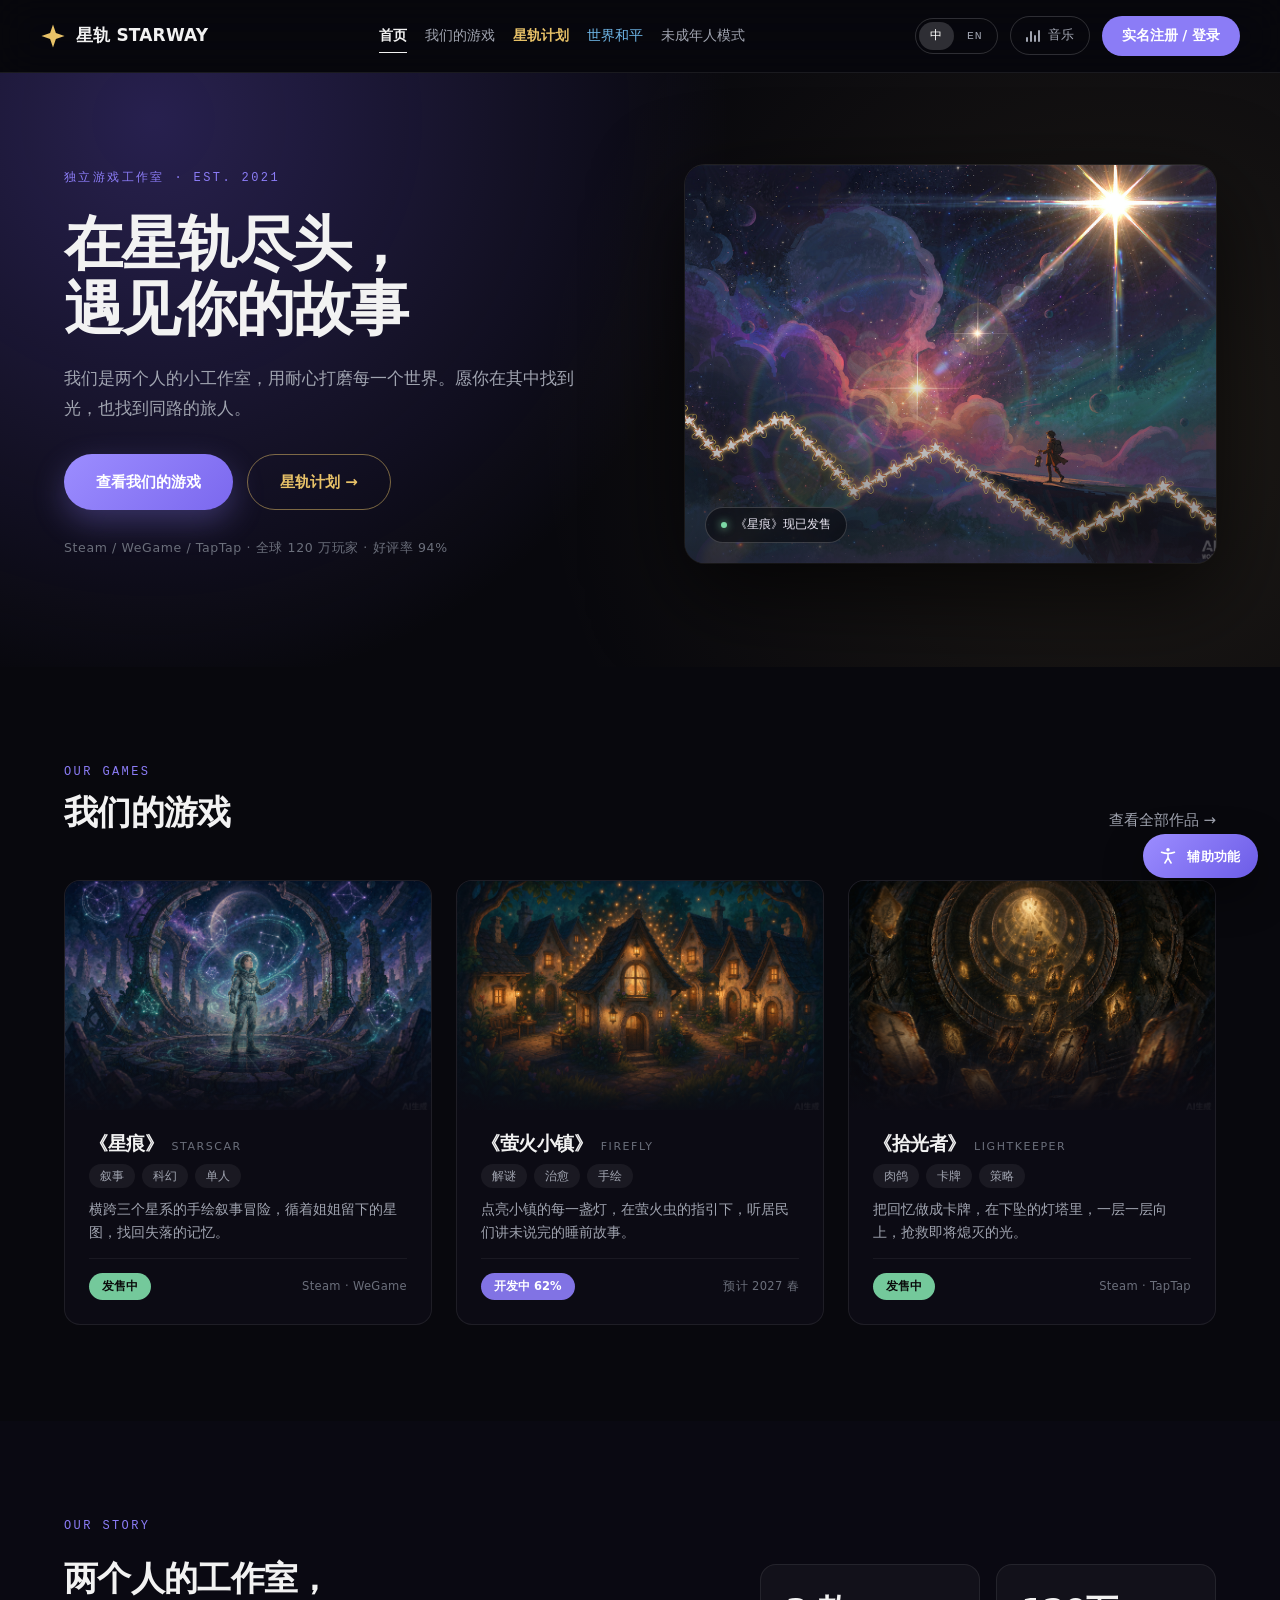
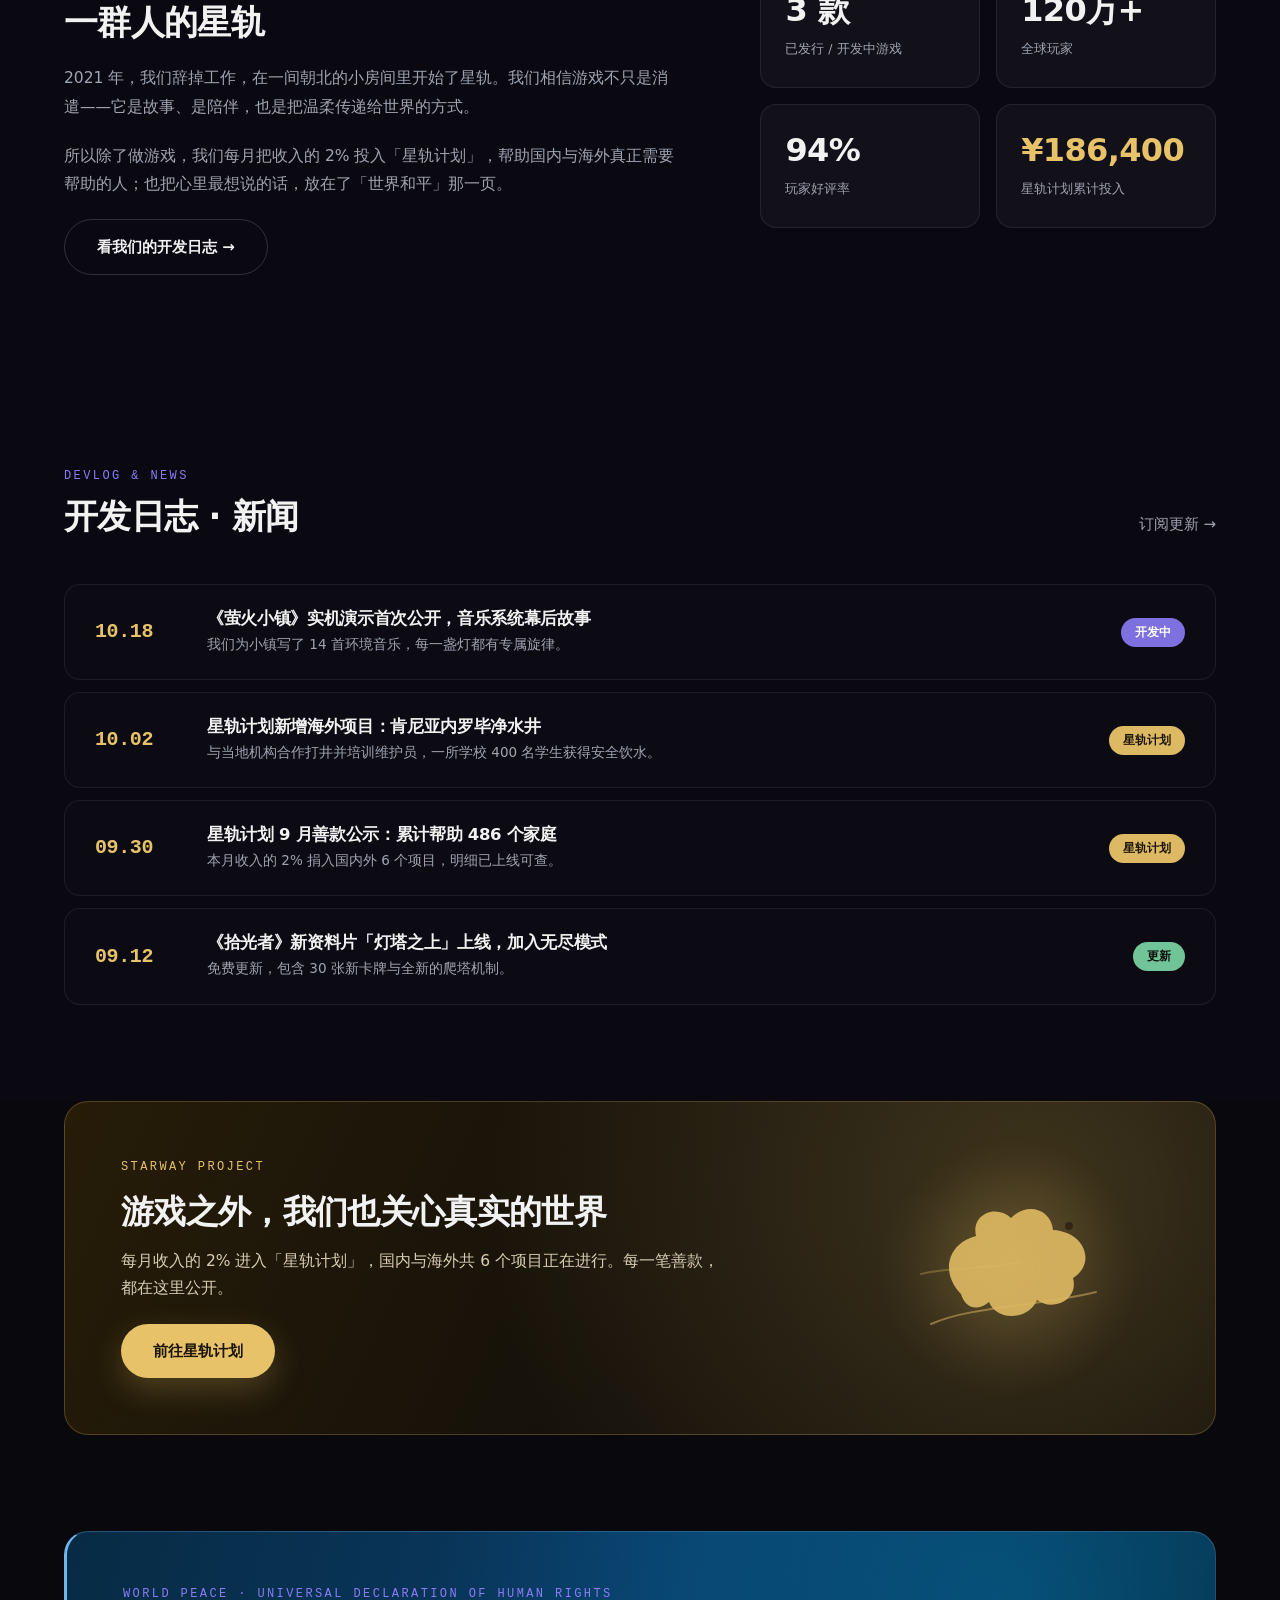
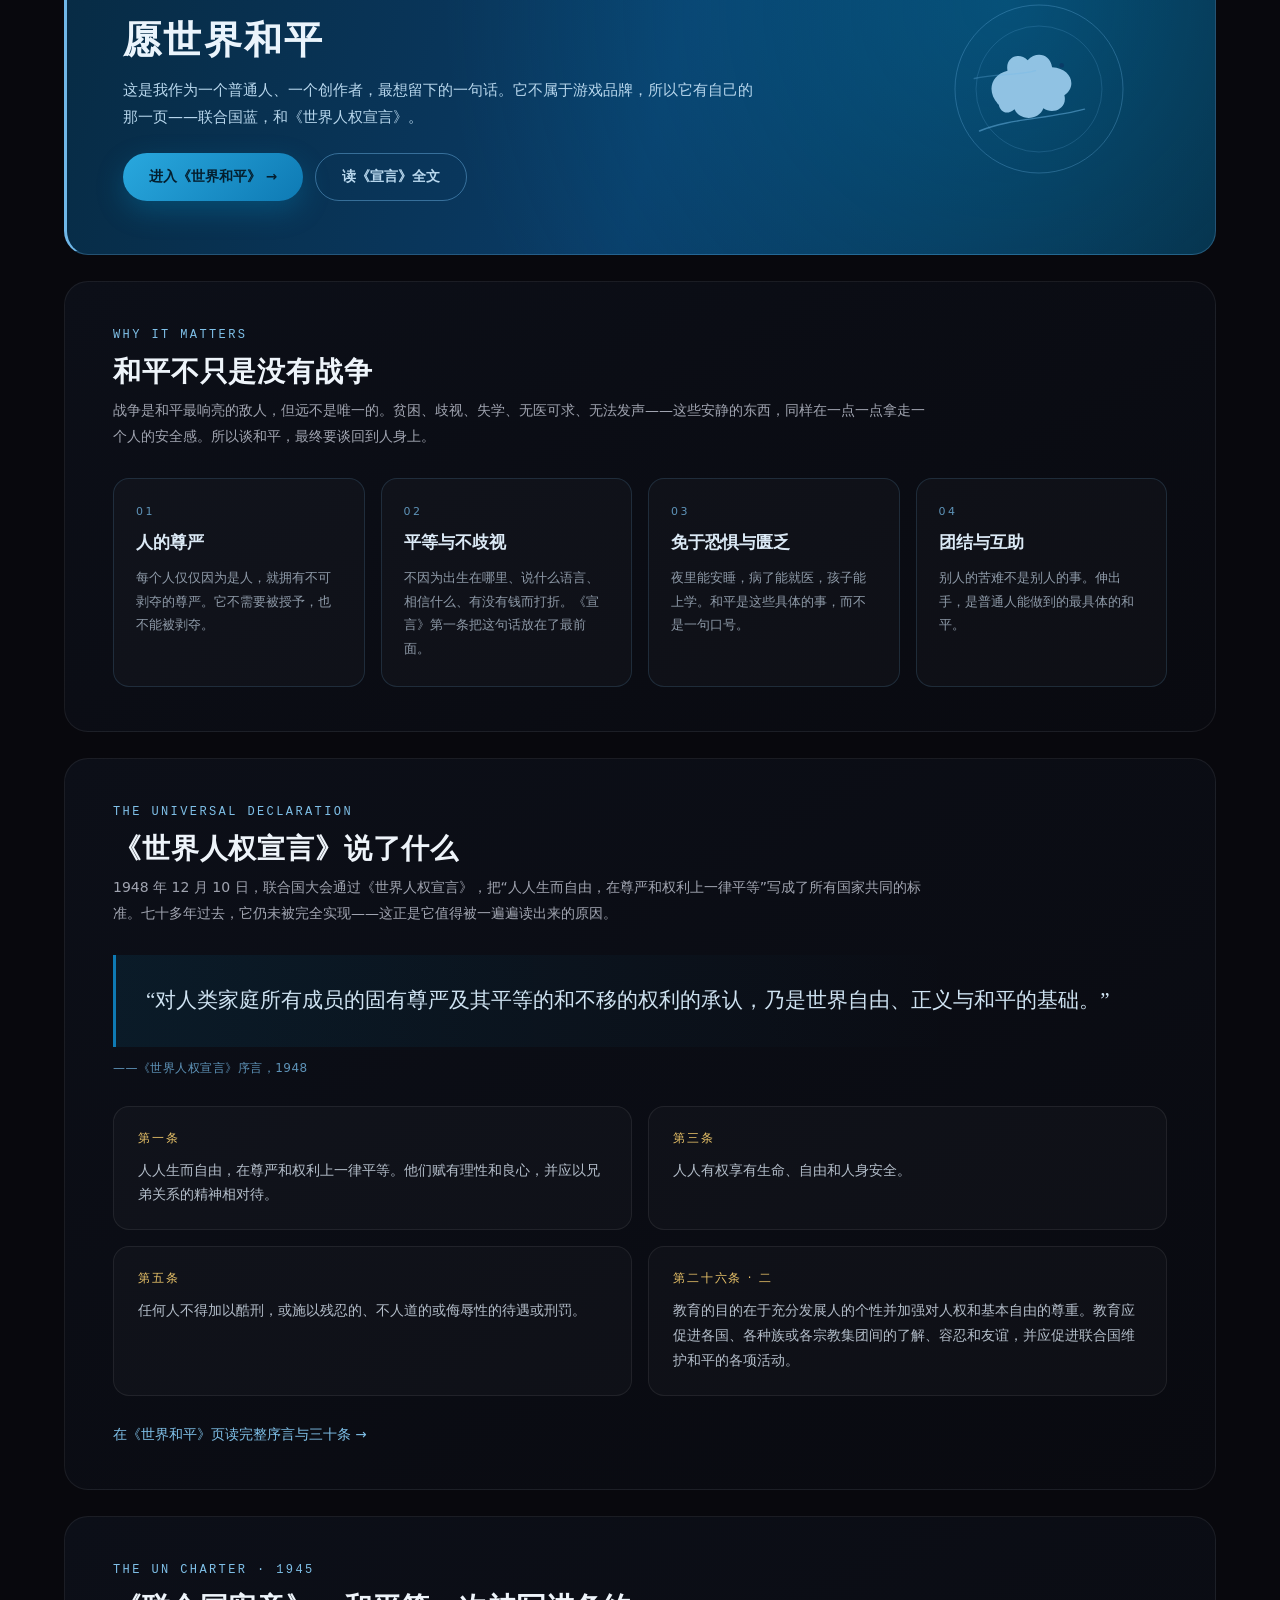
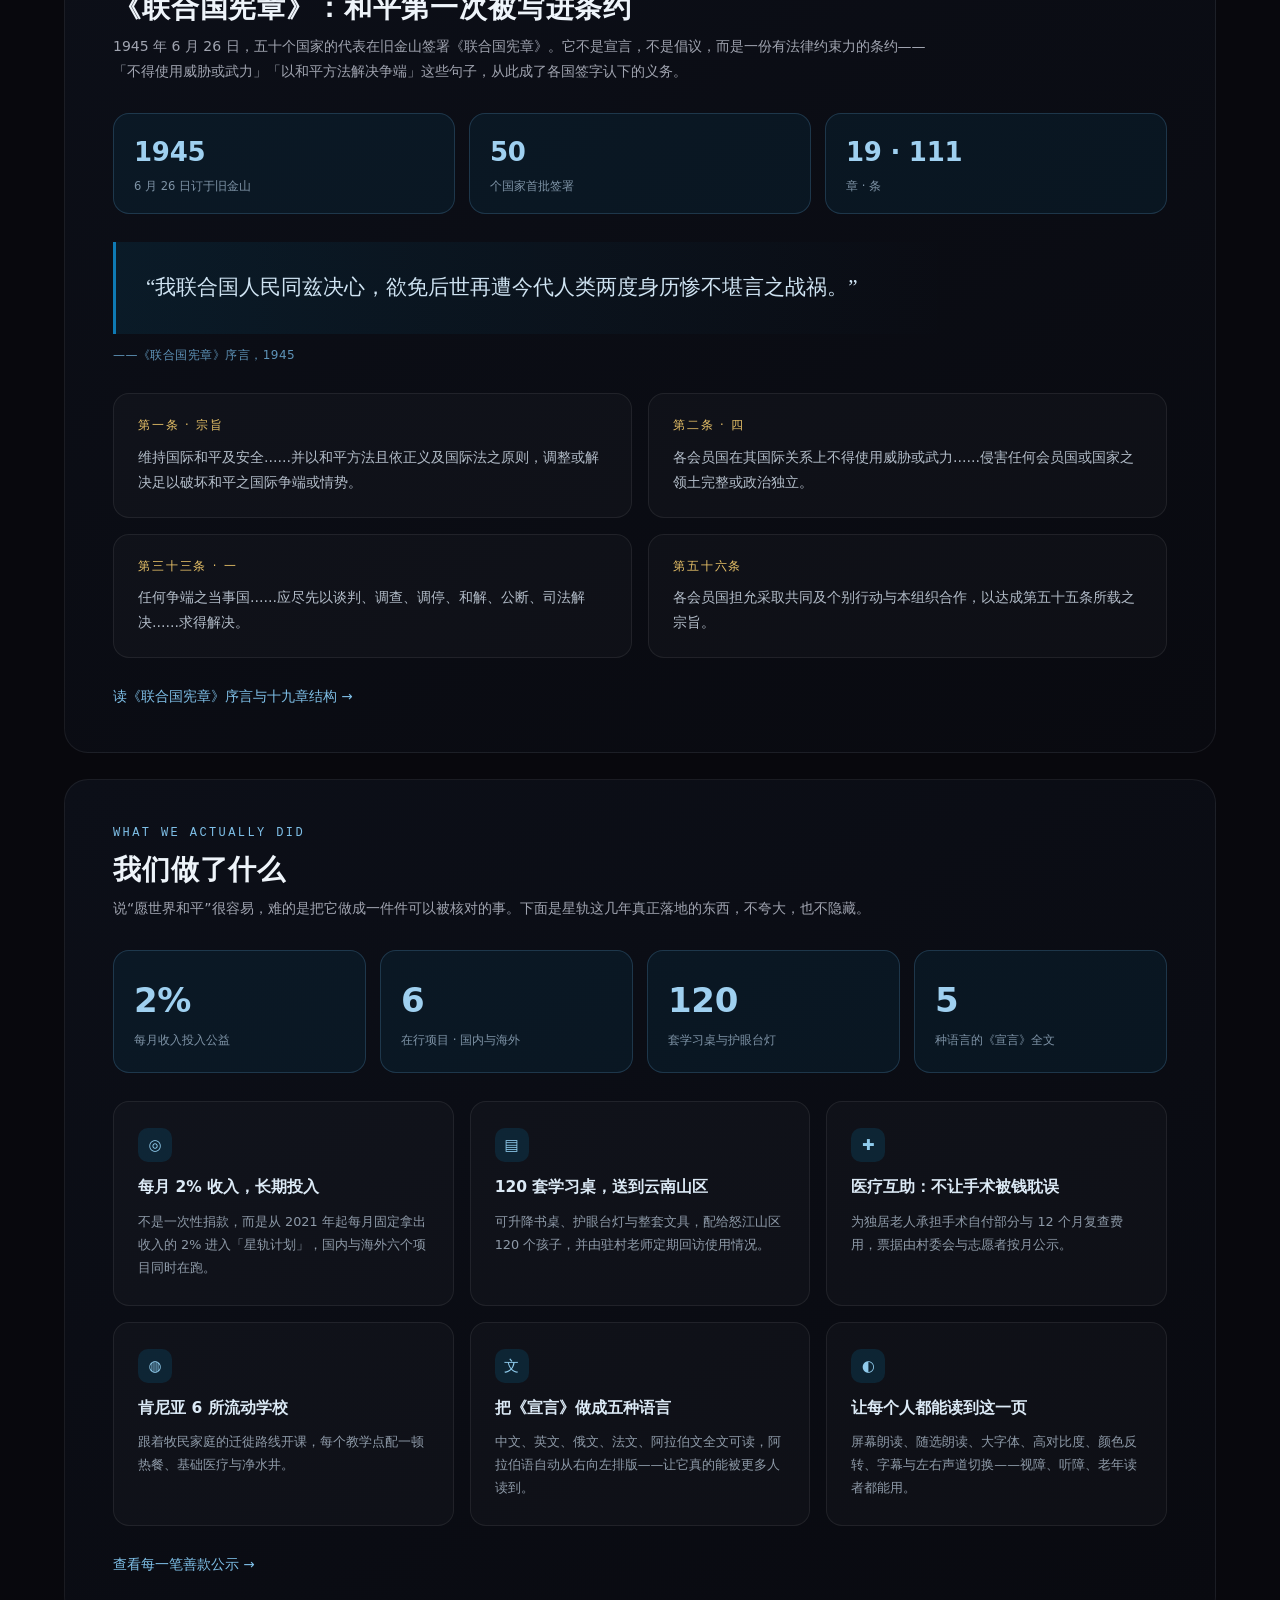
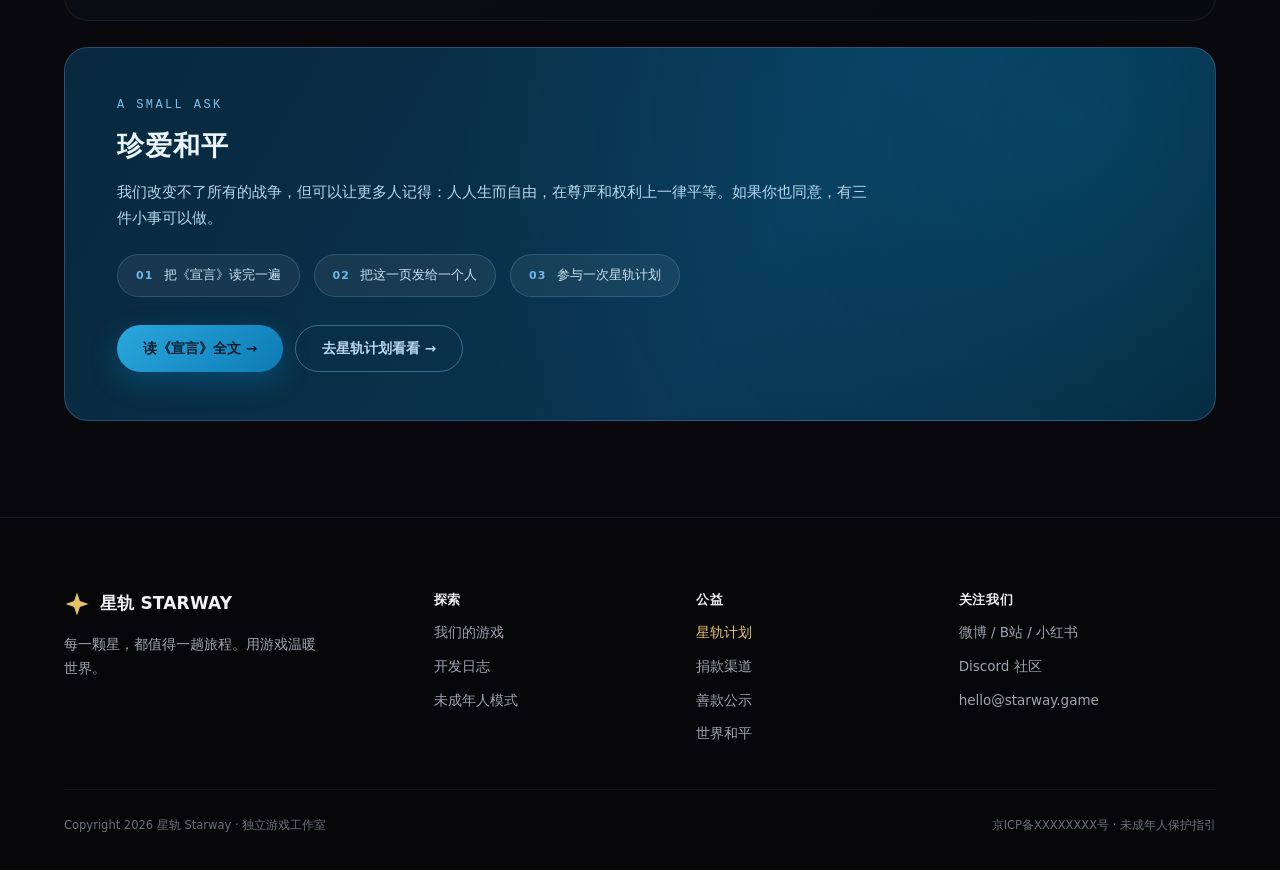
==== commit 524101b8: "星轨计划捐赠区两列居中 + 首页"珍爱和平"标题简化 - donate-grid 由 3 列改为 2 列（max-width 900px 居中），消除右侧空白 - "珍爱和平，从读一遍开始"→"珍爱和" ====
--- a/index.html
+++ b/index.html
@@ -346,7 +346,7 @@
   <!-- 呼吁 -->
   <div class="ph-call reveal">
     <div class="kicker blue" data-zh="A SMALL ASK" data-en="A SMALL ASK">A SMALL ASK</div>
-    <h3 data-zh="珍爱和平，从读一遍开始" data-en="Cherish peace — start by reading it once">珍爱和平，从读一遍开始</h3>
+    <h3 data-zh="珍爱和平" data-en="Cherish peace">珍爱和平</h3>
     <p data-zh="我们改变不了所有的战争，但可以让更多人记得：人人生而自由，在尊严和权利上一律平等。如果你也同意，有三件小事可以做。"
        data-en="We cannot stop every war, but we can help more people remember: all human beings are born free and equal in dignity and rights. If you agree, there are three small things you can do.">我们改变不了所有的战争，但可以让更多人记得：人人生而自由，在尊严和权利上一律平等。如果你也同意，有三件小事可以做。</p>
     <div class="call-steps">
--- a/assets/style.css
+++ b/assets/style.css
@@ -743,7 +743,7 @@
 
 /* 捐款渠道 */
 .donate { background: #0F0C06; border-block: 1px solid rgba(232, 194, 104, 0.12); }
-.donate-grid { display: grid; grid-template-columns: repeat(3, 1fr); gap: 24px; align-items: start; }
+.donate-grid { display: grid; grid-template-columns: repeat(2, minmax(0, 1fr)); max-width: 900px; margin: 0 auto; gap: 24px; align-items: start; }
 .donate-card {
   display: flex; flex-direction: column; align-items: center; gap: 14px;
   padding: 34px 26px 28px;
@@ -1709,3 +1709,243 @@
 }
 .ph-facts span { font-size: 11.5px; color: #7E93A6; line-height: 1.6; }
 @media (max-width: 760px) { .ph-facts { grid-template-columns: 1fr; } }
+
+/* =========================================================
+   安珀警报 · 寻亲启事
+   ========================================================= */
+.kicker.red { color: #FF6B6B; }
+
+.amber-section .center-head p { color: #B98F8F; max-width: 720px; }
+
+/* 紧急警报横幅 */
+.amber-banner {
+  display: flex; align-items: center; gap: 18px;
+  padding: 20px 26px; margin-bottom: 34px;
+  border-radius: var(--radius);
+  background: linear-gradient(100deg, #3A0B0B 0%, #55100E 55%, #2E0808 100%);
+  border: 1px solid rgba(255, 107, 107, 0.45);
+  border-left: 4px solid #FF5A5A;
+  box-shadow: 0 14px 44px rgba(255, 90, 90, 0.12);
+  position: relative; overflow: hidden;
+}
+.ab-pulse {
+  width: 12px; height: 12px; border-radius: 50%;
+  background: #FF5A5A; flex: none; position: relative;
+}
+.ab-pulse::after {
+  content: ""; position: absolute; inset: -6px;
+  border-radius: 50%; border: 2px solid rgba(255, 90, 90, 0.55);
+  animation: amberPulse 1.6s ease-out infinite;
+}
+@keyframes amberPulse {
+  0% { transform: scale(0.6); opacity: 1; }
+  100% { transform: scale(1.5); opacity: 0; }
+}
+.ab-tag {
+  font-family: "SF Mono", ui-monospace, monospace;
+  font-size: 11px; letter-spacing: 0.18em;
+  color: #FFD9D9; background: rgba(255, 90, 90, 0.22);
+  border: 1px solid rgba(255, 107, 107, 0.5);
+  border-radius: 999px; padding: 5px 13px; flex: none;
+  animation: amberBlink 2.4s ease-in-out infinite;
+}
+@keyframes amberBlink { 0%, 100% { opacity: 1; } 50% { opacity: 0.45; } }
+.ab-main { flex: 1; display: flex; flex-direction: column; gap: 3px; min-width: 0; }
+.ab-main b { font-size: 15.5px; color: #FFECEC; letter-spacing: 0.01em; }
+.ab-main span {
+  font-size: 12.5px; color: #F0B9B9; line-height: 1.6;
+  overflow: hidden; text-overflow: ellipsis; white-space: nowrap;
+}
+.ab-call {
+  flex: none; display: inline-flex; align-items: center; gap: 8px;
+  padding: 11px 22px; border-radius: var(--radius-pill);
+  background: #FF5A5A; color: #2B0505; font-size: 13.5px; font-weight: 700;
+  box-shadow: 0 10px 26px rgba(255, 90, 90, 0.3);
+  transition: transform 0.2s var(--ease), box-shadow 0.2s;
+}
+.ab-call:hover { transform: translateY(-2px); box-shadow: 0 14px 32px rgba(255, 90, 90, 0.42); }
+html.a11y-motion .ab-pulse::after,
+html.a11y-motion .ab-tag { animation: none; }
+
+/* 启事卡片 */
+.amber-grid { display: grid; grid-template-columns: repeat(3, 1fr); gap: 18px; }
+.amber-card {
+  display: flex; flex-direction: column;
+  background: linear-gradient(160deg, #100D14 0%, #0B090E 100%);
+  border: 1px solid rgba(255, 255, 255, 0.08);
+  border-radius: var(--radius); overflow: hidden;
+  transition: transform 0.3s var(--ease), border-color 0.3s;
+}
+.amber-card:hover { transform: translateY(-4px); border-color: rgba(255, 107, 107, 0.35); }
+.amber-card.found { border-color: rgba(125, 217, 166, 0.28); }
+.amber-card.found:hover { border-color: rgba(125, 217, 166, 0.5); }
+.ac-photo { margin: 0; aspect-ratio: 4 / 3; overflow: hidden; background: #1A1620; }
+.ac-photo img { width: 100%; height: 100%; object-fit: cover; display: block; }
+.amber-card.amber .ac-photo img { filter: saturate(0.82); }
+.ac-body { padding: 18px 20px 6px; display: flex; flex-direction: column; gap: 9px; flex: 1; }
+.ac-status {
+  align-self: flex-start;
+  font-family: "SF Mono", ui-monospace, monospace;
+  font-size: 10.5px; letter-spacing: 0.14em;
+  padding: 4px 11px; border-radius: 999px;
+}
+.amber-card.amber .ac-status { color: #FFB3B3; background: rgba(255, 90, 90, 0.14); border: 1px solid rgba(255, 107, 107, 0.4); }
+.amber-card.seeking .ac-status { color: #FFD9A0; background: rgba(232, 194, 104, 0.12); border: 1px solid rgba(232, 194, 104, 0.35); }
+.amber-card.found .ac-status { color: #9FE8C4; background: rgba(125, 217, 166, 0.12); border: 1px solid rgba(125, 217, 166, 0.4); }
+.ac-body h3 { font-size: 17px; color: #F2EDE0; }
+.ac-brief { font-size: 12.8px; line-height: 1.8; color: #A79EB2; }
+.ac-meta { display: flex; flex-direction: column; gap: 3px; font-size: 11.5px; color: #7E7689; line-height: 1.6; }
+.ac-actions {
+  display: flex; gap: 10px; padding: 14px 20px 18px;
+  border-top: 1px solid rgba(255, 255, 255, 0.06); margin-top: 12px;
+}
+.ac-btn {
+  flex: 1; display: inline-flex; align-items: center; justify-content: center; gap: 6px;
+  padding: 10px 14px; border-radius: 999px;
+  font-size: 12.8px; font-weight: 600; cursor: pointer;
+  transition: transform 0.2s var(--ease), border-color 0.2s, background 0.2s;
+}
+.ac-btn.ghost { border: 1px solid rgba(255, 255, 255, 0.16); color: #CFC8DB; background: transparent; }
+.ac-btn.ghost:hover { border-color: rgba(255, 107, 107, 0.5); color: #FFC9C9; }
+.ac-btn.hot { background: #FF5A5A; color: #2B0505; }
+.ac-btn.hot:hover { transform: translateY(-2px); box-shadow: 0 10px 24px rgba(255, 90, 90, 0.32); }
+.ac-btn.gold { background: linear-gradient(135deg, #E8C268, #C9A24B); color: #1A1408; }
+.ac-btn.gold:hover { transform: translateY(-2px); }
+
+.amber-foot {
+  display: flex; align-items: center; justify-content: center; gap: 10px; flex-wrap: wrap;
+  margin-top: 26px; font-size: 11.5px; color: #6E6578; line-height: 1.7;
+}
+.amber-foot .dot { opacity: 0.4; }
+
+/* 详情弹窗 */
+.amber-modal { position: fixed; inset: 0; z-index: 9998; }
+.am-backdrop {
+  position: absolute; inset: 0;
+  background: rgba(4, 3, 6, 0.9); backdrop-filter: blur(8px);
+}
+.am-card {
+  position: absolute; left: 50%; top: 50%; transform: translate(-50%, -50%);
+  width: min(640px, calc(100vw - 40px)); max-height: min(86vh, 820px);
+  overflow-y: auto;
+  background: #120F17; border: 1px solid rgba(255, 107, 107, 0.3);
+  border-radius: 18px; padding: 34px 34px 26px;
+  box-shadow: 0 40px 100px rgba(0, 0, 0, 0.65);
+}
+.am-close {
+  position: absolute; top: 14px; right: 16px;
+  width: 34px; height: 34px; border-radius: 50%;
+  border: 1px solid rgba(255, 255, 255, 0.14);
+  background: rgba(255, 255, 255, 0.04); color: #B9B2C4;
+  font-size: 18px; line-height: 1; cursor: pointer;
+}
+.am-close:hover { color: #fff; border-color: rgba(255, 255, 255, 0.35); }
+.am-head { display: grid; grid-template-columns: 200px 1fr; gap: 22px; align-items: start; margin-bottom: 22px; }
+.am-head.found { grid-template-columns: 1fr; }
+.am-head.found .am-photo { display: none; }
+.am-photo { margin: 0; border-radius: 12px; overflow: hidden; border: 1px solid rgba(255, 255, 255, 0.12); }
+.am-photo img { width: 100%; aspect-ratio: 4 / 3; object-fit: cover; display: block; }
+.am-head h3 { font-size: 22px; margin: 8px 0 10px; color: #F2EDE0; }
+.am-brief { font-size: 13.5px; line-height: 1.85; color: #B3ABC0; }
+.am-facts { display: flex; flex-direction: column; border-top: 1px solid rgba(255, 255, 255, 0.08); }
+.am-row {
+  display: grid; grid-template-columns: 88px 1fr; gap: 14px;
+  padding: 11px 2px; border-bottom: 1px solid rgba(255, 255, 255, 0.06);
+  font-size: 12.8px; line-height: 1.7;
+}
+.am-row b { color: #8B8298; font-weight: 600; }
+.am-row span { color: #D8D2E2; }
+.am-tip { margin-top: 22px; padding: 20px; border-radius: 12px; background: rgba(255, 255, 255, 0.03); border: 1px solid rgba(255, 255, 255, 0.08); }
+.am-tip b { font-size: 14.5px; color: #F2EDE0; }
+.am-tip p { font-size: 11.8px; color: #8B8298; margin: 6px 0 12px; line-height: 1.7; }
+.am-tip textarea {
+  width: 100%; resize: vertical;
+  background: rgba(255, 255, 255, 0.04); border: 1px solid rgba(255, 255, 255, 0.12);
+  border-radius: 10px; padding: 12px 14px;
+  color: #E8E2F0; font-size: 13px; line-height: 1.7; font-family: inherit;
+}
+.am-tip textarea:focus { outline: none; border-color: rgba(255, 107, 107, 0.5); }
+.am-tip textarea::placeholder { color: #6E6578; }
+.am-tip-actions { display: flex; gap: 10px; margin-top: 12px; }
+.am-tip-actions .ac-btn { flex: none; padding: 10px 22px; }
+.am-note { margin-top: 16px; font-size: 11px; color: #6E6578; text-align: center; }
+
+@media (max-width: 1020px) {
+  .amber-grid { grid-template-columns: repeat(2, 1fr); }
+  .amber-banner { flex-wrap: wrap; }
+  .ab-main span { white-space: normal; }
+}
+@media (max-width: 700px) {
+  .amber-grid { grid-template-columns: 1fr; }
+  .am-head { grid-template-columns: 1fr; }
+  .ab-call { width: 100%; justify-content: center; }
+}
+
+/* =========================================================
+   捐赠列表页（双模块 · 子页面）
+   ========================================================= */
+.donate-card { display: flex; flex-direction: column; gap: 12px; align-items: flex-start; }
+.donate-card p.dc-desc { font-size: 13px; line-height: 1.8; color: #B9B29B; }
+.donate-card .dc-count { font-size: 12px; color: #E8C268; background: rgba(232,194,104,.08); border: 1px solid rgba(232,194,104,.2); border-radius: 999px; padding: 6px 14px; }
+.donate-card .btn { margin-top: auto; }
+
+.dd-module-head {
+  text-align: center; max-width: 720px; margin: 0 auto 28px;
+  padding: 44px 40px;
+  background: #141004; border: 1px solid rgba(232, 194, 104, 0.2);
+  border-radius: var(--radius);
+}
+.dd-module-head h1 { font-size: 30px; line-height: 1.35; margin-bottom: 14px; }
+.dd-mod-desc { font-size: 14.5px; line-height: 1.9; color: #B9B29B; margin-bottom: 16px; }
+.dd-nav {
+  display: flex; flex-wrap: wrap; justify-content: center; align-items: center;
+  gap: 10px 22px; margin-top: 20px; padding-top: 20px;
+  border-top: 1px solid rgba(232,194,104,.14);
+}
+.dd-nav a { font-size: 13px; color: #C9B98D; transition: color .2s; }
+.dd-nav a:hover { color: #E8C268; }
+.dd-nav .dd-back { color: #8A7A55; }
+
+.dd-unit {
+  background: #0D0A02; border: 1px solid rgba(232, 194, 104, 0.16);
+  border-radius: var(--radius-l); padding: 34px; margin-bottom: 34px;
+  scroll-margin-top: 90px;
+}
+.dd-unit .dd-head { display: grid; grid-template-columns: 260px 1fr; gap: 32px; align-items: start; margin-bottom: 28px; }
+.dd-unit .dd-photo { position: relative; }
+.dd-num {
+  position: absolute; left: 12px; top: 12px; z-index: 1;
+  font-size: 12px; font-weight: 600; letter-spacing: 0.1em;
+  color: #1A1408; background: rgba(232,194,104,.92);
+  border-radius: 8px; padding: 3px 9px;
+}
+.dd-unit .dd-info h2 { font-size: 23px; margin-bottom: 14px; }
+.dd-unit .dd-body { grid-template-columns: 1fr 280px; gap: 28px; }
+.dd-unit .dd-pay { position: static; padding: 22px; }
+.dd-unit .dd-pay h3 { font-size: 16px; margin-bottom: 14px; }
+.dd-unit .qr-box.big { width: 180px; height: 180px; }
+.dd-plan { margin-bottom: 28px; }
+.dd-plan h3, .dd-unit .dd-updates h3 { font-size: 17px; margin-bottom: 14px; }
+.dd-plan ol { padding-left: 20px; display: flex; flex-direction: column; gap: 8px; }
+.dd-plan li { font-size: 13.5px; line-height: 1.8; color: #B9B29B; }
+.dd-plan li::marker { color: #E8C268; font-weight: 600; }
+
+@media (max-width: 960px) {
+  .dd-module-head { padding: 28px 22px; }
+  .dd-unit { padding: 22px; }
+  .dd-unit .dd-head { grid-template-columns: 1fr; }
+  .dd-unit .dd-body { grid-template-columns: 1fr; }
+}
+
+/* =========================================================
+   管理员入口
+   ========================================================= */
+.admin-entry { text-align: center; padding: 10px 0 48px; }
+.admin-link {
+  background: none; border: none; cursor: pointer;
+  font-size: 12px; color: #6E6244; letter-spacing: 0.05em;
+  border-bottom: 1px dashed rgba(232,194,104,.3); padding-bottom: 2px;
+  transition: color .2s;
+}
+.admin-link:hover { color: #E8C268; }
+.nav-cta.verified.admin { background: linear-gradient(135deg, #7DD9A6, #4CAF7D); color: #0B2B1B; }
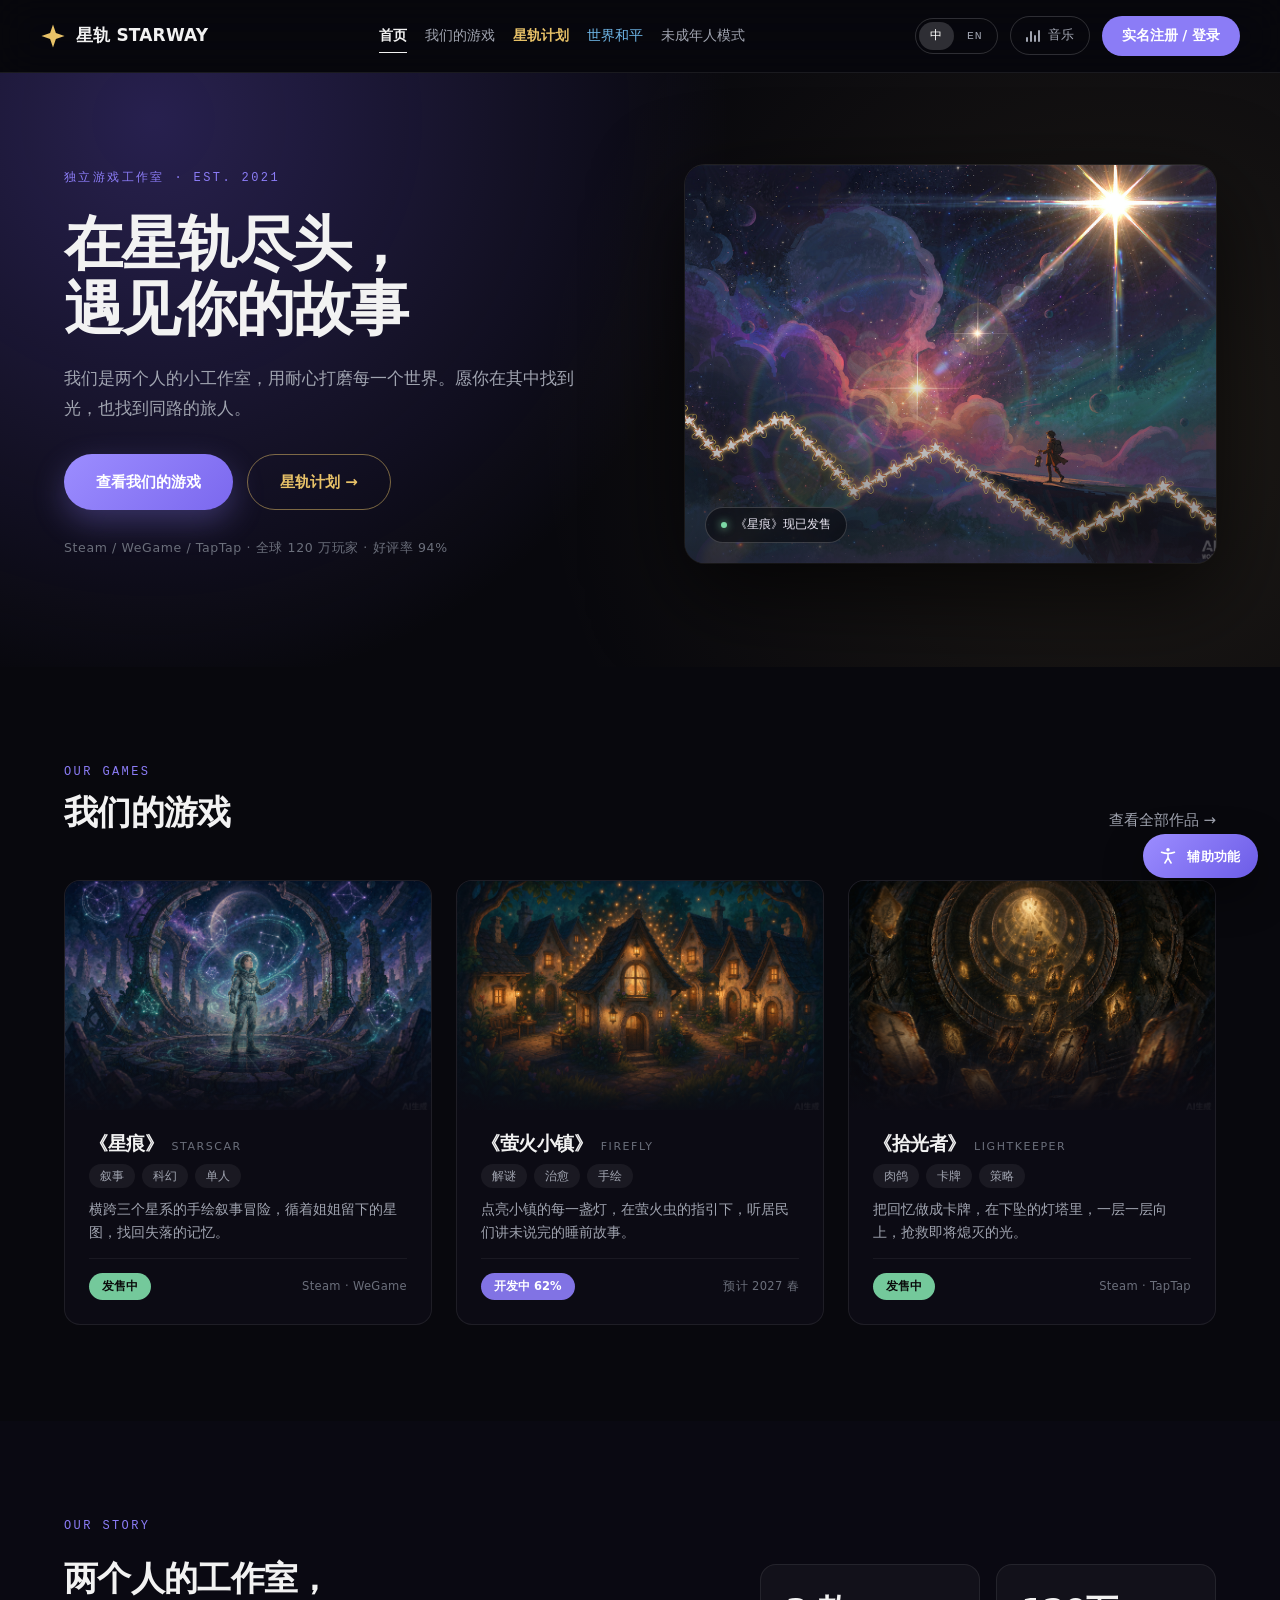
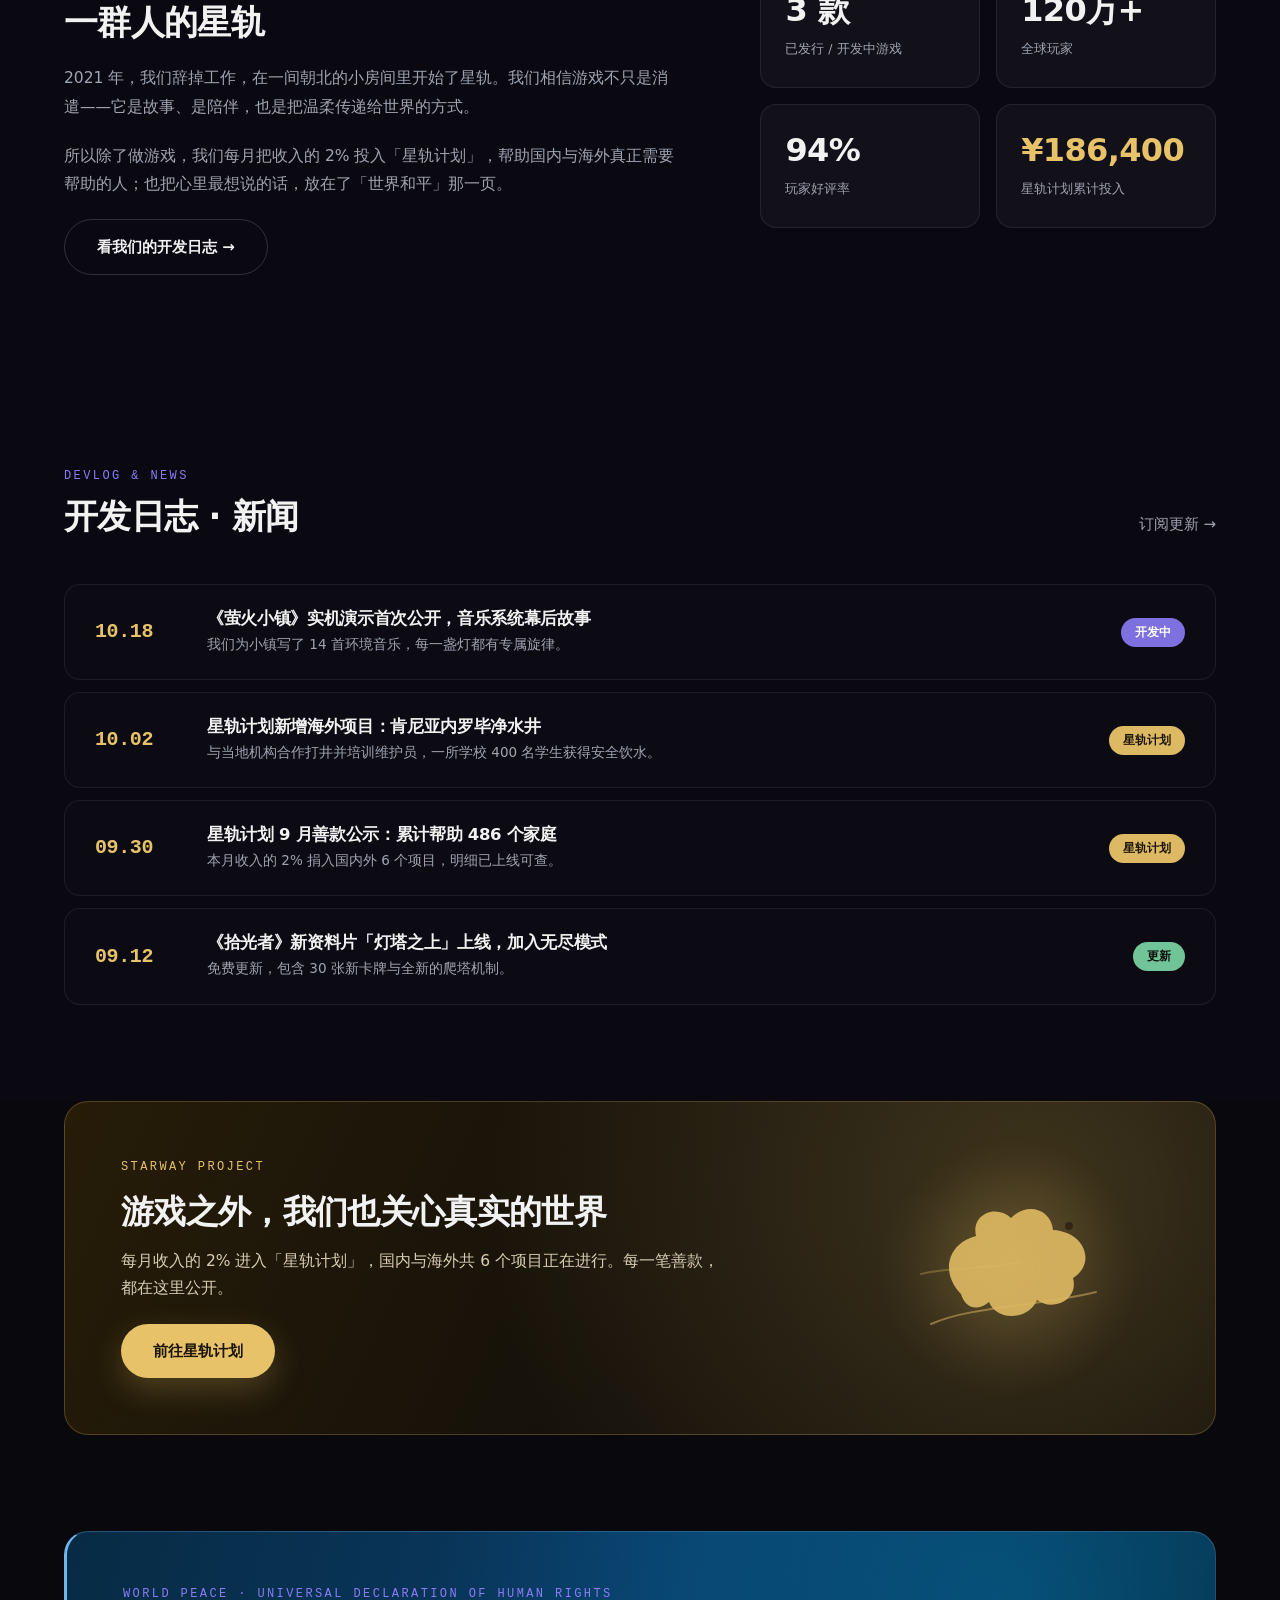
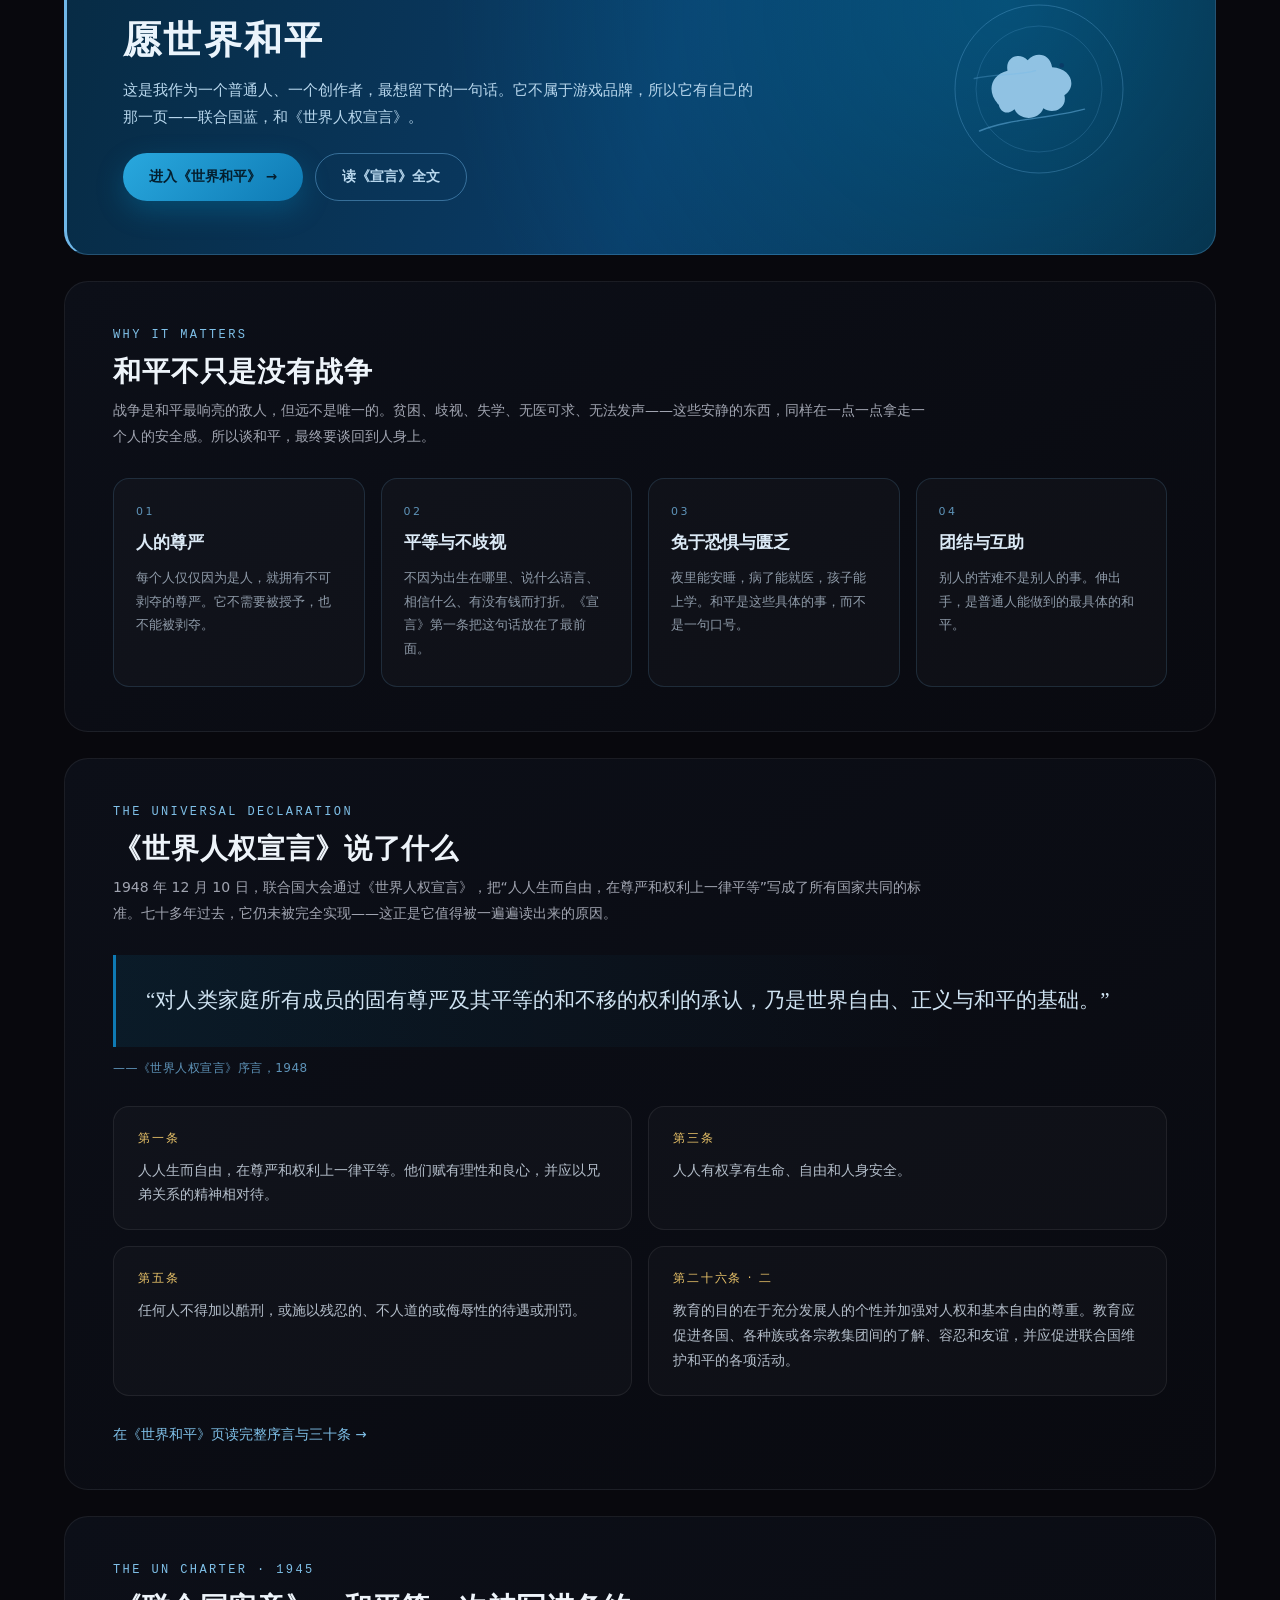
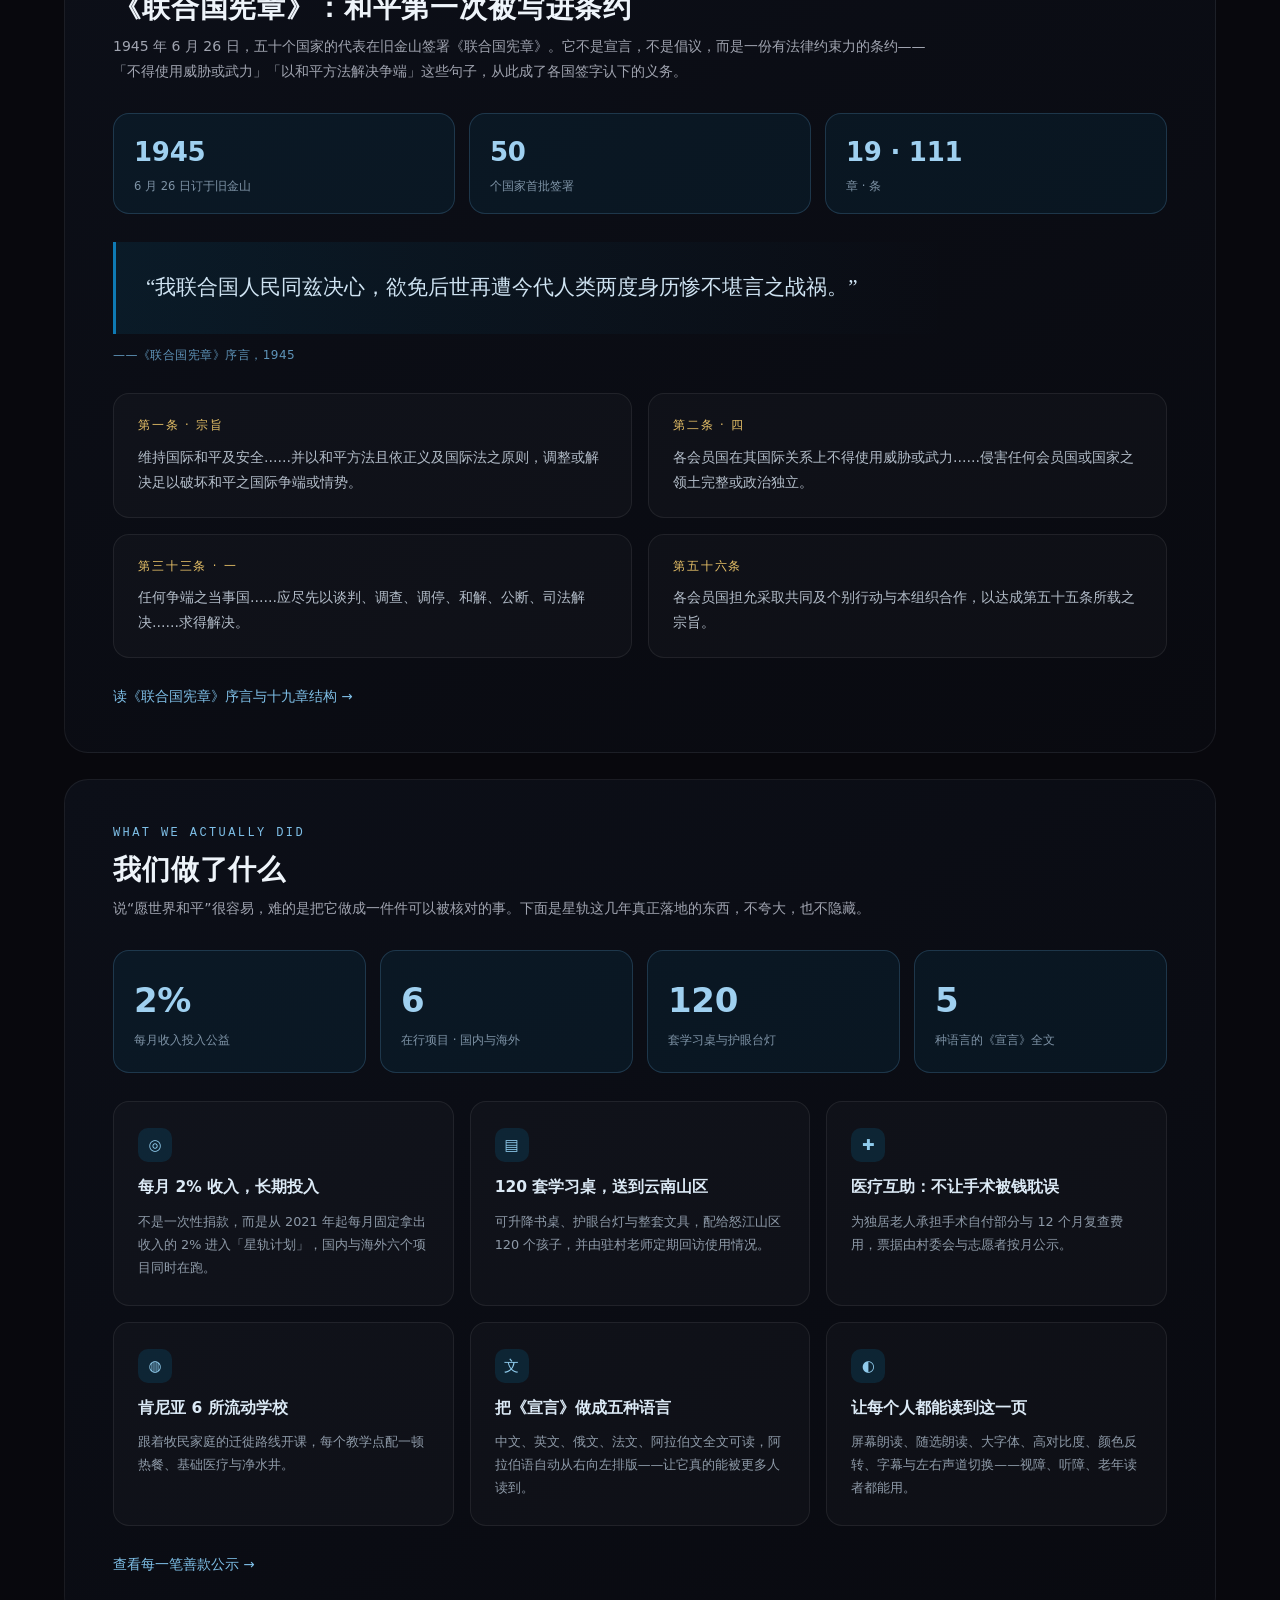
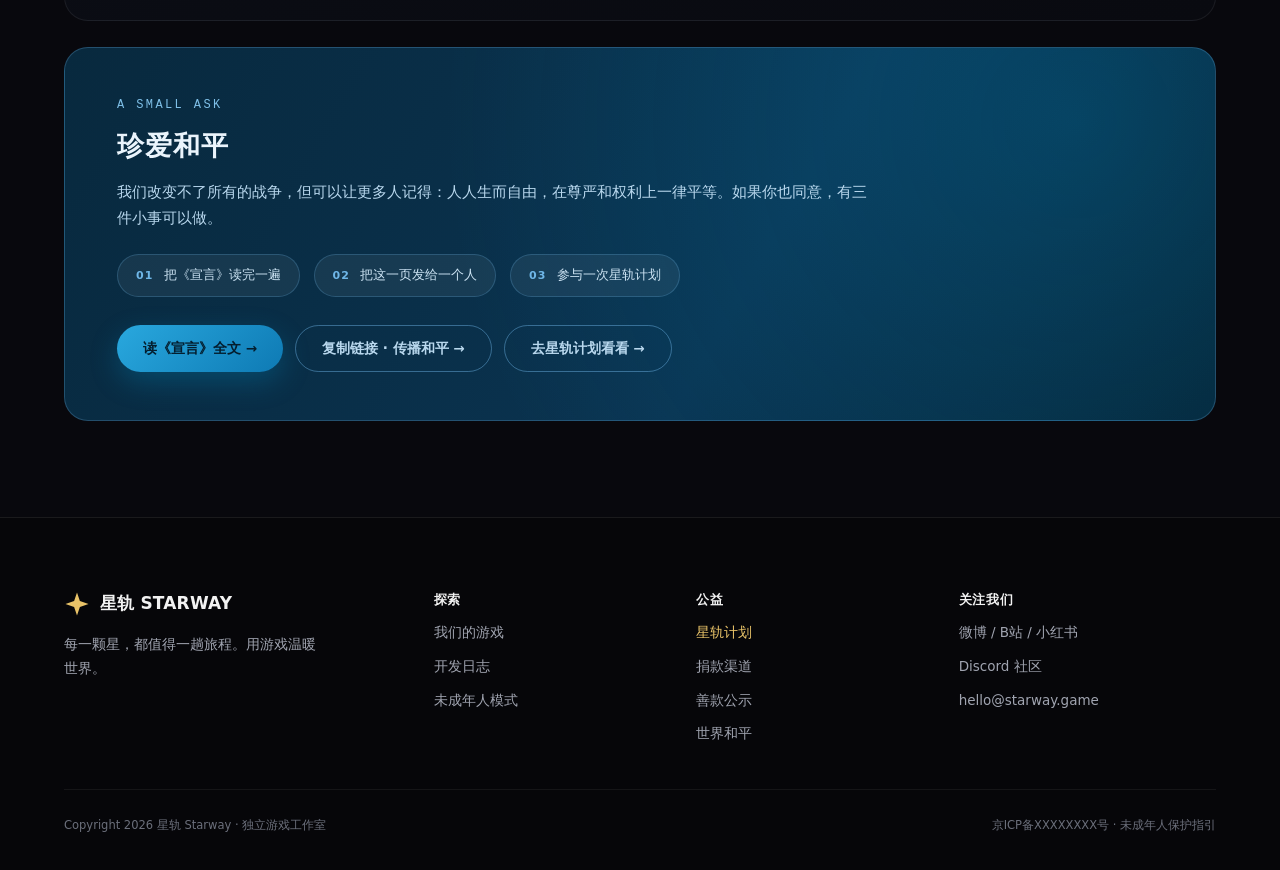
==== commit 8fac8b8e: "首页和平区新增"复制链接 · 传播和平"按钮 - 位于"读《宣言》全文"与"去星轨计划看看"之间，一键复制本页链接并弹出提示 - 剪贴板 API 带 800ms 超时兜底 execCommand，兼容" ====
--- a/index.html
+++ b/index.html
@@ -356,6 +356,7 @@
     </div>
     <div class="call-actions">
       <a class="btn-blue" href="peace.html#declaration" data-zh="读《宣言》全文 →" data-en="Read the full Declaration →">读《宣言》全文 →</a>
+      <button class="btn-blue ghost" id="shareBtn" type="button" data-zh="复制链接 · 传播和平 →" data-en="Copy link · spread peace →">复制链接 · 传播和平 →</button>
       <a class="btn-blue ghost" href="starway.html#donate" data-zh="去星轨计划看看 →" data-en="Visit the Starway Project →">去星轨计划看看 →</a>
     </div>
   </div>
@@ -401,5 +402,35 @@
 <script src="assets/lang.js"></script>
 <script src="assets/app.js"></script>
 <script src="assets/a11y.js"></script>
+<script>
+  /* 一键复制本页链接，传播《世界人权宣言》 */
+  (function () {
+    function bind() {
+      const btn = document.getElementById("shareBtn");
+      if (!btn || btn.dataset.bound) return;
+      btn.dataset.bound = "1";
+      btn.addEventListener("click", async () => {
+        const zh = window.LANG && LANG.isZh();
+        const link = location.href.split("#")[0];
+        const msg = () => toast(zh ? "链接已复制 · 把和平传递给下一个人 ✦" : "Link copied · pass the peace on ✦", "#9FD0F0", "#0A2436");
+        /* 剪贴板 API，800ms 内无响应即回退 execCommand */
+        try {
+          await Promise.race([
+            navigator.clipboard.writeText(link),
+            new Promise((_, rej) => setTimeout(() => rej("slow"), 800))
+          ]);
+        } catch (e) {
+          const ta = document.createElement("textarea");
+          ta.value = link; ta.style.position = "fixed"; ta.style.opacity = "0";
+          document.body.appendChild(ta); ta.select();
+          document.execCommand("copy"); ta.remove();
+        }
+        msg();
+      });
+    }
+    if (document.readyState === "loading") document.addEventListener("DOMContentLoaded", bind);
+    else bind();
+  })();
+</script>
 </body>
 </html>
--- a/assets/style.css
+++ b/assets/style.css
@@ -1949,3 +1949,6 @@
 }
 .admin-link:hover { color: #E8C268; }
 .nav-cta.verified.admin { background: linear-gradient(135deg, #7DD9A6, #4CAF7D); color: #0B2B1B; }
+
+/* 首页和平区 · 复制链接按钮（button 元素对齐 a 样式） */
+.call-actions button.btn-blue { font-family: inherit; cursor: pointer; }
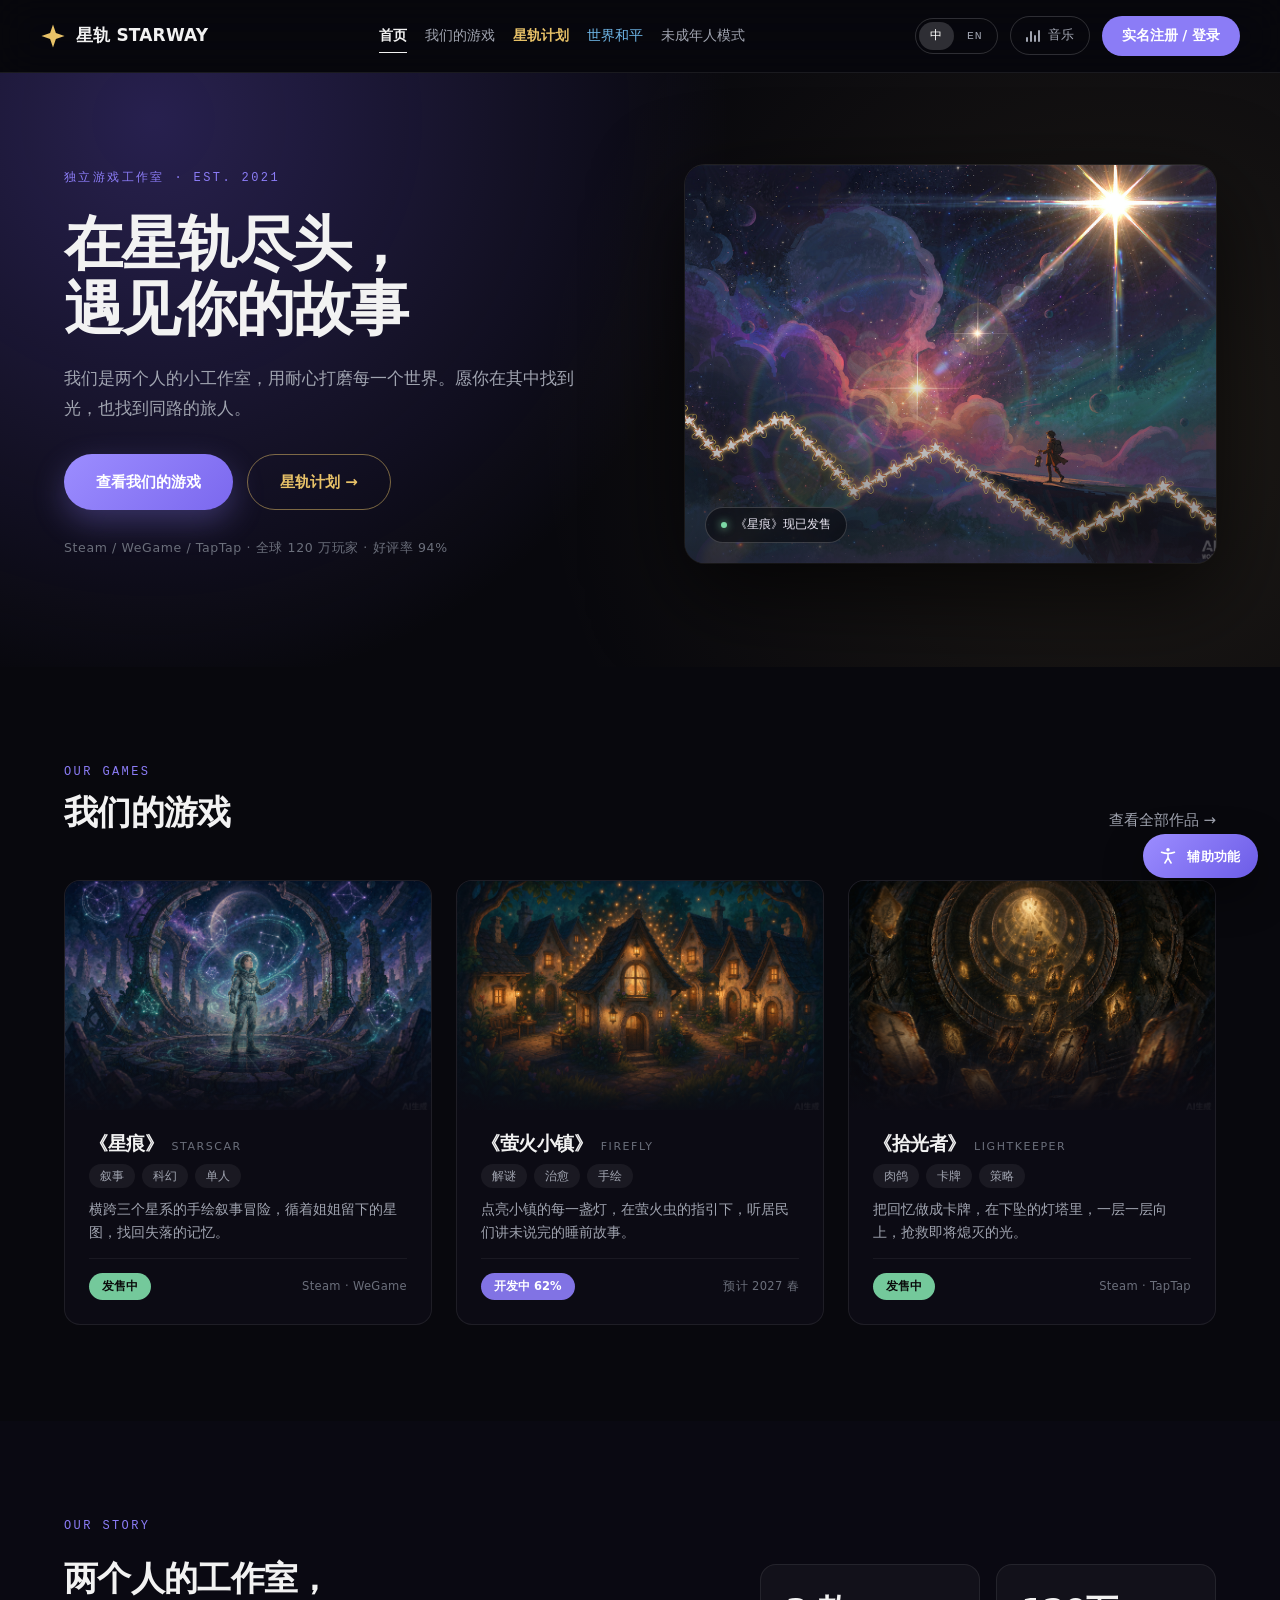
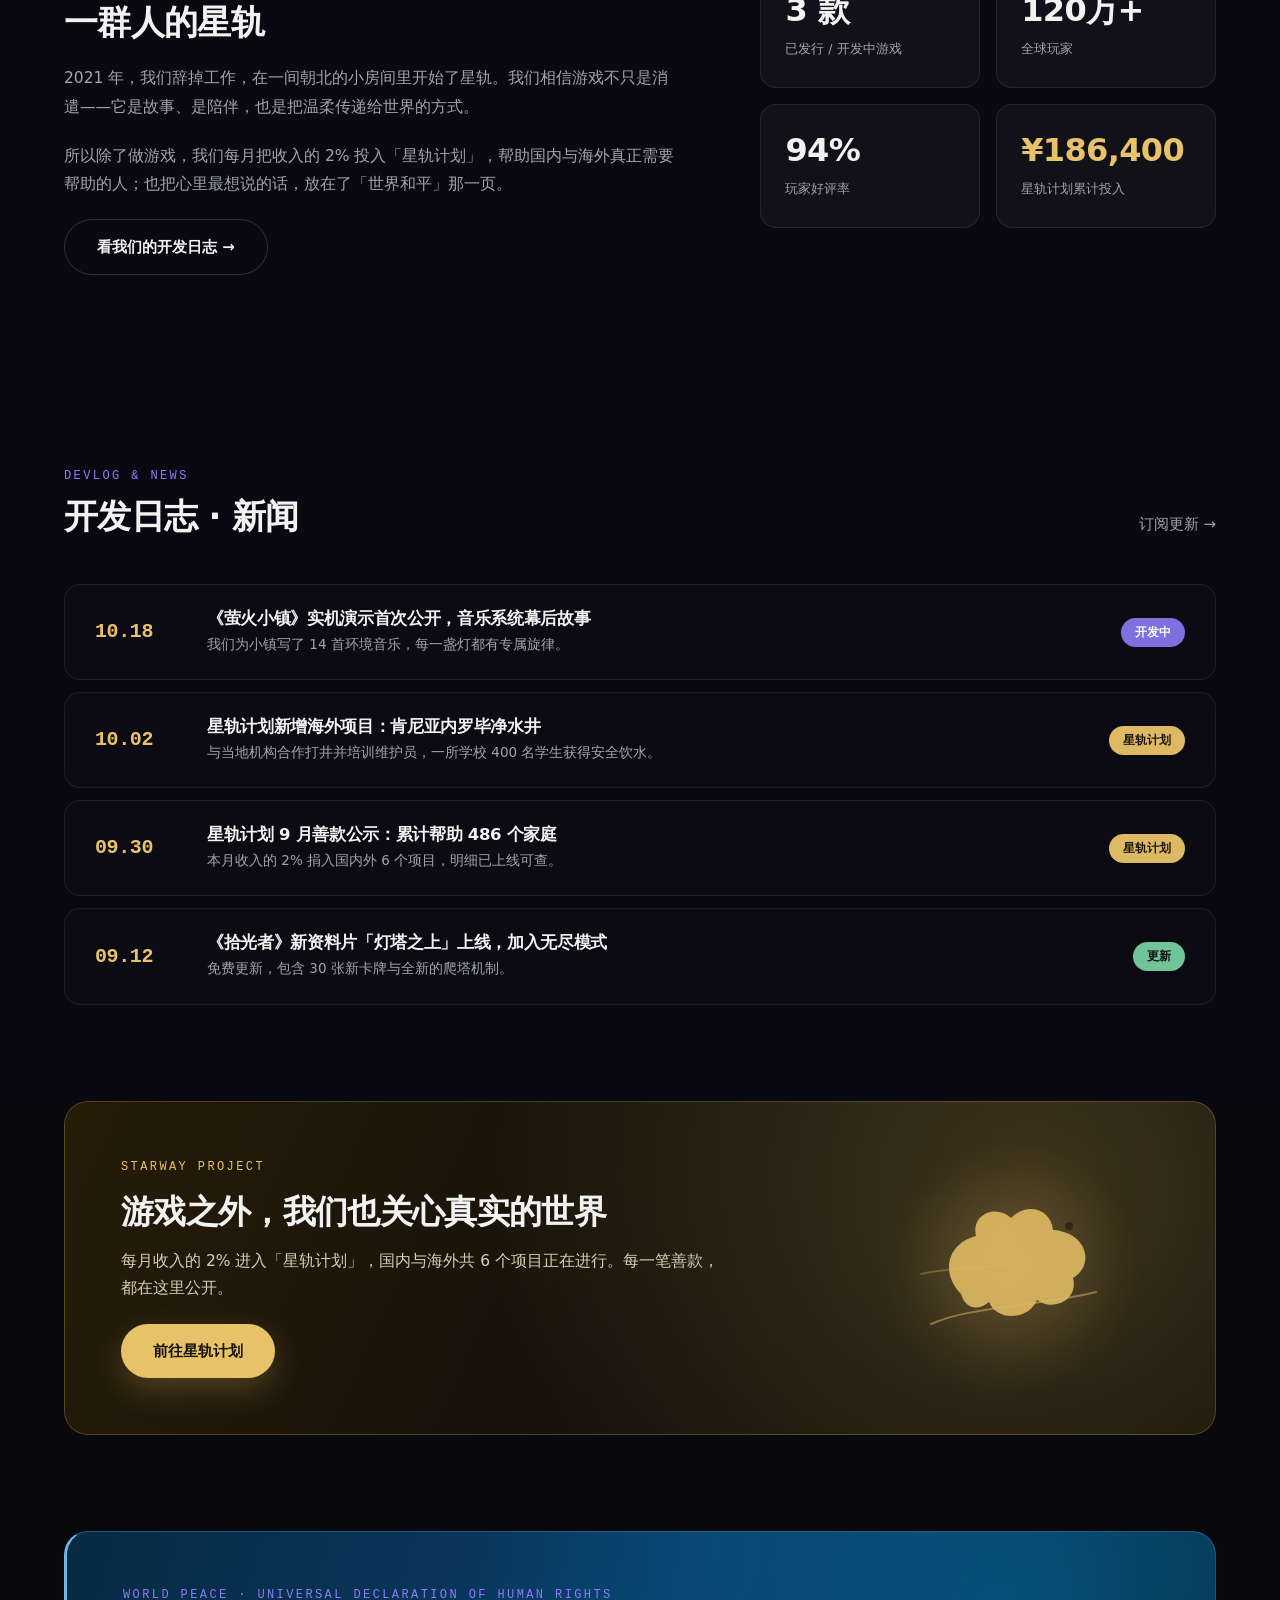
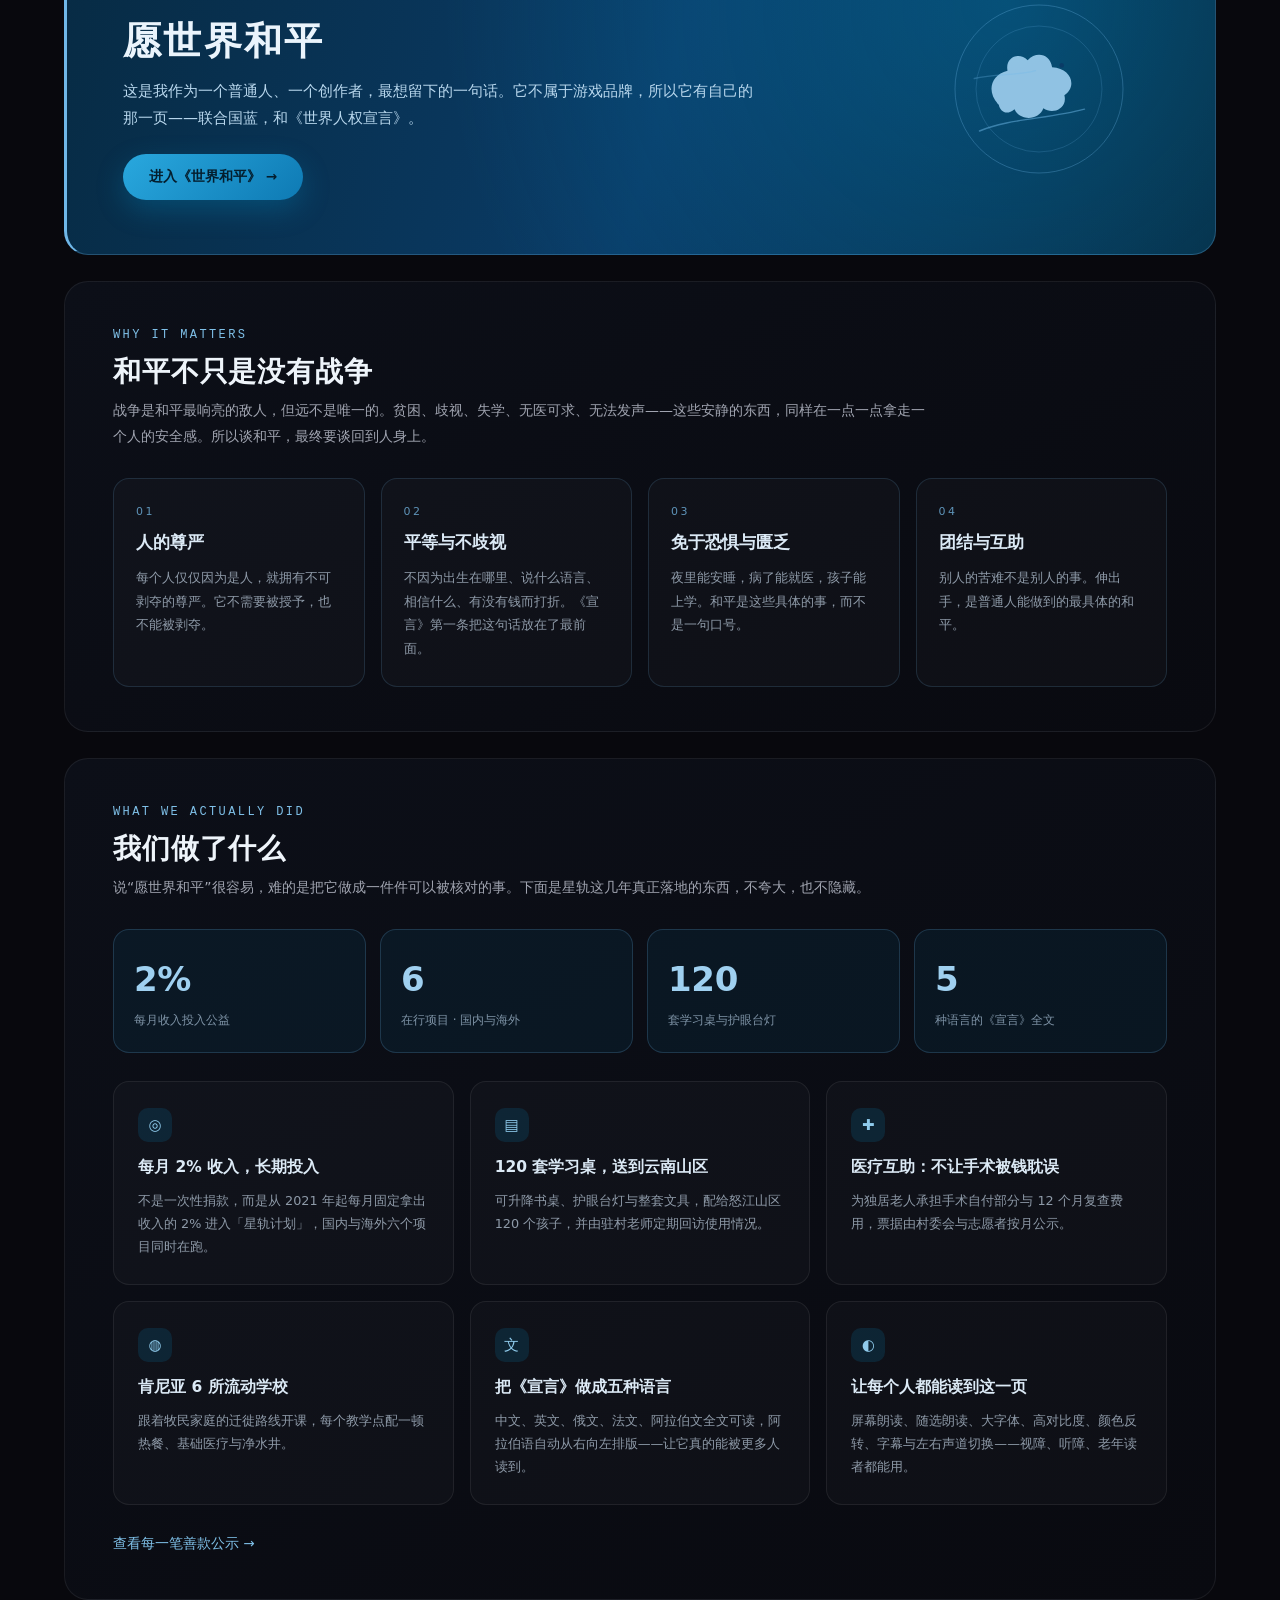
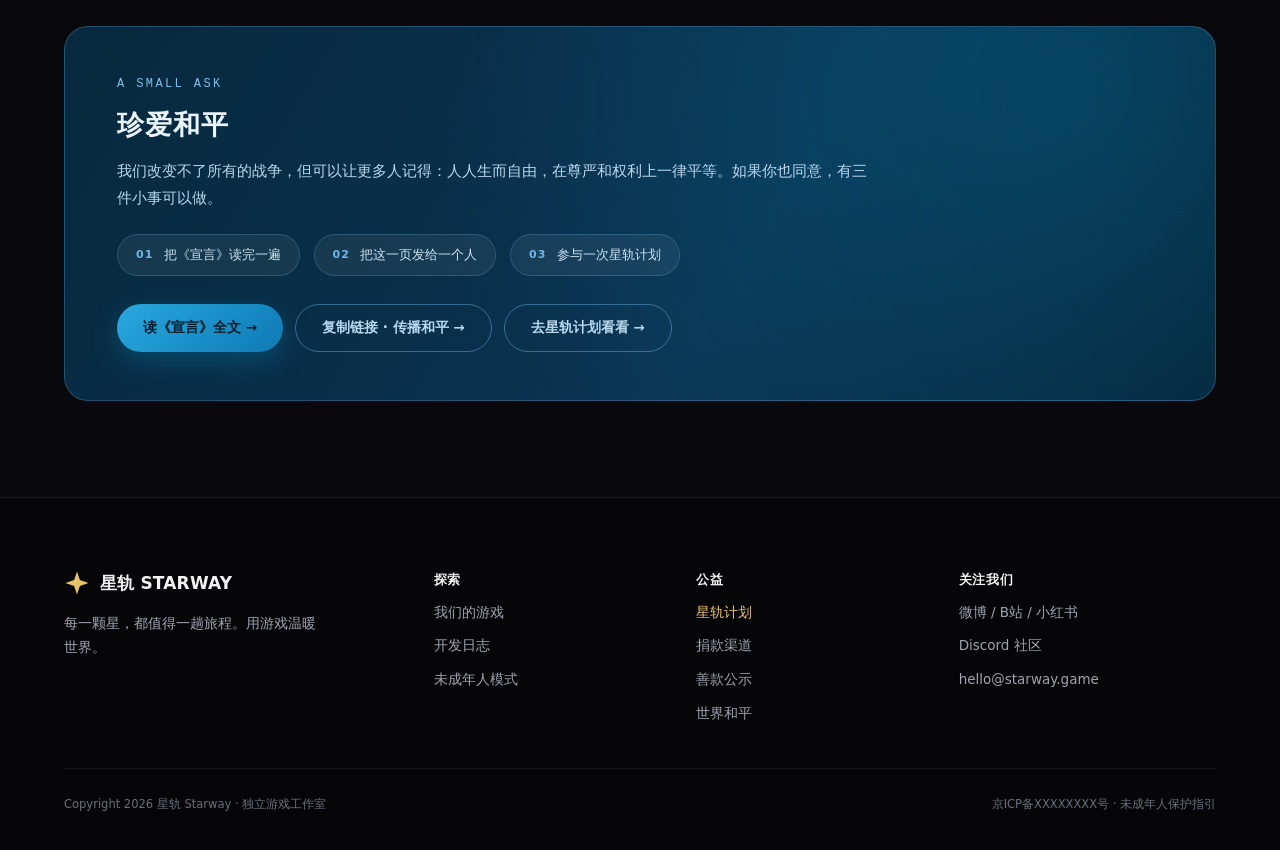
==== commit 226698dd: "首页和平区精简 - 删除横幅"读《宣言》全文"按钮，仅保留"进入《世界和平》" - 删除"《世界人权宣言》说了什么"摘录区块 - 删除"《联合国宪章》：和平第一次被写进条约"区块 - 详细内容仍保留在" ====
--- a/index.html
+++ b/index.html
@@ -163,7 +163,6 @@
          data-en="This is what I, as one ordinary person and one maker, most want to leave behind. It does not belong to a game brand — so it has a page of its own: United Nations blue, and the Universal Declaration of Human Rights.">这是我作为一个普通人、一个创作者，最想留下的一句话。它不属于游戏品牌，所以它有自己的那一页——联合国蓝，和《世界人权宣言》。</p>
       <div class="ph-band-actions">
         <a class="btn-blue" href="peace.html" data-zh="进入《世界和平》 →" data-en="Enter “World Peace” →">进入《世界和平》 →</a>
-        <a class="btn-blue ghost" href="peace.html#declaration" data-zh="读《宣言》全文" data-en="Read the full Declaration">读《宣言》全文</a>
       </div>
     </div>
     <div class="ph-band-art" aria-hidden="true">
@@ -208,88 +207,6 @@
         <p data-zh="别人的苦难不是别人的事。伸出手，是普通人能做到的最具体的和平。" data-en="Another's suffering is not someone else's business. Reaching out is the most concrete peace an ordinary person can make.">别人的苦难不是别人的事。伸出手，是普通人能做到的最具体的和平。</p>
       </article>
     </div>
-  </div>
-
-  <!-- 《世界人权宣言》摘录 -->
-  <div class="ph-block reveal" id="declaration">
-    <div class="ph-head">
-      <div class="kicker blue" data-zh="THE UNIVERSAL DECLARATION" data-en="THE UNIVERSAL DECLARATION">THE UNIVERSAL DECLARATION</div>
-      <h3 data-zh="《世界人权宣言》说了什么" data-en="What the Universal Declaration says">《世界人权宣言》说了什么</h3>
-      <p data-zh="1948 年 12 月 10 日，联合国大会通过《世界人权宣言》，把“人人生而自由，在尊严和权利上一律平等”写成了所有国家共同的标准。七十多年过去，它仍未被完全实现——这正是它值得被一遍遍读出来的原因。"
-         data-en="On 10 December 1948 the UN General Assembly adopted the Universal Declaration of Human Rights, setting “all human beings are born free and equal in dignity and rights” as a common standard for all nations. Seventy-odd years on it is still not fully realised — which is exactly why it deserves to be read again and again.">1948 年 12 月 10 日，联合国大会通过《世界人权宣言》，把“人人生而自由，在尊严和权利上一律平等”写成了所有国家共同的标准。七十多年过去，它仍未被完全实现——这正是它值得被一遍遍读出来的原因。</p>
-    </div>
-
-    <blockquote class="ph-quote" data-zh="“对人类家庭所有成员的固有尊严及其平等的和不移的权利的承认，乃是世界自由、正义与和平的基础。”"
-                data-en="“Recognition of the inherent dignity and of the equal and inalienable rights of all members of the human family is the foundation of freedom, justice and peace in the world.”">“对人类家庭所有成员的固有尊严及其平等的和不移的权利的承认，乃是世界自由、正义与和平的基础。”</blockquote>
-    <div class="ph-quote-src" data-zh="——《世界人权宣言》序言，1948" data-en="— Preamble, Universal Declaration of Human Rights, 1948">——《世界人权宣言》序言，1948</div>
-
-    <div class="article-grid">
-      <article class="art-mini">
-        <div class="an" data-zh="第一条" data-en="Article 1">第一条</div>
-        <p data-zh="人人生而自由，在尊严和权利上一律平等。他们赋有理性和良心，并应以兄弟关系的精神相对待。"
-           data-en="All human beings are born free and equal in dignity and rights. They are endowed with reason and conscience and should act towards one another in a spirit of brotherhood.">人人生而自由，在尊严和权利上一律平等。他们赋有理性和良心，并应以兄弟关系的精神相对待。</p>
-      </article>
-      <article class="art-mini">
-        <div class="an" data-zh="第三条" data-en="Article 3">第三条</div>
-        <p data-zh="人人有权享有生命、自由和人身安全。"
-           data-en="Everyone has the right to life, liberty and security of person.">人人有权享有生命、自由和人身安全。</p>
-      </article>
-      <article class="art-mini">
-        <div class="an" data-zh="第五条" data-en="Article 5">第五条</div>
-        <p data-zh="任何人不得加以酷刑，或施以残忍的、不人道的或侮辱性的待遇或刑罚。"
-           data-en="No one shall be subjected to torture or to cruel, inhuman or degrading treatment or punishment.">任何人不得加以酷刑，或施以残忍的、不人道的或侮辱性的待遇或刑罚。</p>
-      </article>
-      <article class="art-mini">
-        <div class="an" data-zh="第二十六条 · 二" data-en="Article 26 · 2">第二十六条 · 二</div>
-        <p data-zh="教育的目的在于充分发展人的个性并加强对人权和基本自由的尊重。教育应促进各国、各种族或各宗教集团间的了解、容忍和友谊，并应促进联合国维护和平的各项活动。"
-           data-en="Education shall be directed to the full development of the human personality and to the strengthening of respect for human rights and fundamental freedoms. It shall promote understanding, tolerance and friendship among all nations, racial or religious groups, and shall further the activities of the United Nations for the maintenance of peace.">教育的目的在于充分发展人的个性并加强对人权和基本自由的尊重。教育应促进各国、各种族或各宗教集团间的了解、容忍和友谊，并应促进联合国维护和平的各项活动。</p>
-      </article>
-    </div>
-    <a class="ph-more" href="peace.html#declaration" data-zh="在《世界和平》页读完整序言与三十条 →" data-en="Read the full preamble and all 30 articles on the World Peace page →">在《世界和平》页读完整序言与三十条 →</a>
-  </div>
-
-  <!-- 联合国宪章 -->
-  <div class="ph-block reveal" id="charter">
-    <div class="ph-head">
-      <div class="kicker blue" data-zh="THE UN CHARTER · 1945" data-en="THE UN CHARTER · 1945">THE UN CHARTER · 1945</div>
-      <h3 data-zh="《联合国宪章》：和平第一次被写进条约" data-en="The UN Charter: peace written into a treaty">《联合国宪章》：和平第一次被写进条约</h3>
-      <p data-zh="1945 年 6 月 26 日，五十个国家的代表在旧金山签署《联合国宪章》。它不是宣言，不是倡议，而是一份有法律约束力的条约——「不得使用威胁或武力」「以和平方法解决争端」这些句子，从此成了各国签字认下的义务。"
-         data-en="On 26 June 1945, representatives of fifty nations signed the Charter of the United Nations in San Francisco. It is not a declaration or an appeal but a binding treaty — “refrain from the threat or use of force”, “settle disputes by peaceful means” became obligations that states put their signature to.">1945 年 6 月 26 日，五十个国家的代表在旧金山签署《联合国宪章》。它不是宣言，不是倡议，而是一份有法律约束力的条约——「不得使用威胁或武力」「以和平方法解决争端」这些句子，从此成了各国签字认下的义务。</p>
-    </div>
-
-    <div class="ph-facts">
-      <div><b>1945</b><span data-zh="6 月 26 日订于旧金山" data-en="Signed at San Francisco, 26 June">6 月 26 日订于旧金山</span></div>
-      <div><b>50</b><span data-zh="个国家首批签署" data-en="founding signatories">个国家首批签署</span></div>
-      <div><b>19 · 111</b><span data-zh="章 · 条" data-en="chapters · articles">章 · 条</span></div>
-    </div>
-
-    <blockquote class="ph-quote" data-zh="“我联合国人民同兹决心，欲免后世再遭今代人类两度身历惨不堪言之战祸。”"
-                data-en="“WE THE PEOPLES OF THE UNITED NATIONS DETERMINED to save succeeding generations from the scourge of war, which twice in our lifetime has brought untold sorrow to mankind.”">“我联合国人民同兹决心，欲免后世再遭今代人类两度身历惨不堪言之战祸。”</blockquote>
-    <div class="ph-quote-src" data-zh="——《联合国宪章》序言，1945" data-en="— Preamble, Charter of the United Nations, 1945">——《联合国宪章》序言，1945</div>
-
-    <div class="article-grid">
-      <article class="art-mini">
-        <div class="an" data-zh="第一条 · 宗旨" data-en="Article 1 · Purposes">第一条 · 宗旨</div>
-        <p data-zh="维持国际和平及安全……并以和平方法且依正义及国际法之原则，调整或解决足以破坏和平之国际争端或情势。"
-           data-en="To maintain international peace and security … and to bring about by peaceful means, and in conformity with the principles of justice and international law, adjustment or settlement of international disputes …">维持国际和平及安全……并以和平方法且依正义及国际法之原则，调整或解决足以破坏和平之国际争端或情势。</p>
-      </article>
-      <article class="art-mini">
-        <div class="an" data-zh="第二条 · 四" data-en="Article 2 · 4">第二条 · 四</div>
-        <p data-zh="各会员国在其国际关系上不得使用威胁或武力……侵害任何会员国或国家之领土完整或政治独立。"
-           data-en="All Members shall refrain in their international relations from the threat or use of force against the territorial integrity or political independence of any state …">各会员国在其国际关系上不得使用威胁或武力……侵害任何会员国或国家之领土完整或政治独立。</p>
-      </article>
-      <article class="art-mini">
-        <div class="an" data-zh="第三十三条 · 一" data-en="Article 33 · 1">第三十三条 · 一</div>
-        <p data-zh="任何争端之当事国……应尽先以谈判、调查、调停、和解、公断、司法解决……求得解决。"
-           data-en="The parties to any dispute … shall, first of all, seek a solution by negotiation, enquiry, mediation, conciliation, arbitration, judicial settlement …">任何争端之当事国……应尽先以谈判、调查、调停、和解、公断、司法解决……求得解决。</p>
-      </article>
-      <article class="art-mini">
-        <div class="an" data-zh="第五十六条" data-en="Article 56">第五十六条</div>
-        <p data-zh="各会员国担允采取共同及个别行动与本组织合作，以达成第五十五条所载之宗旨。"
-           data-en="All Members pledge themselves to take joint and separate action in co-operation with the Organization for the achievement of the purposes set forth in Article 55.">各会员国担允采取共同及个别行动与本组织合作，以达成第五十五条所载之宗旨。</p>
-      </article>
-    </div>
-    <a class="ph-more" href="peace.html#charter" data-zh="读《联合国宪章》序言与十九章结构 →" data-en="Read the Charter's preamble and all 19 chapters →">读《联合国宪章》序言与十九章结构 →</a>
   </div>
 
   <!-- 我们的行动 -->
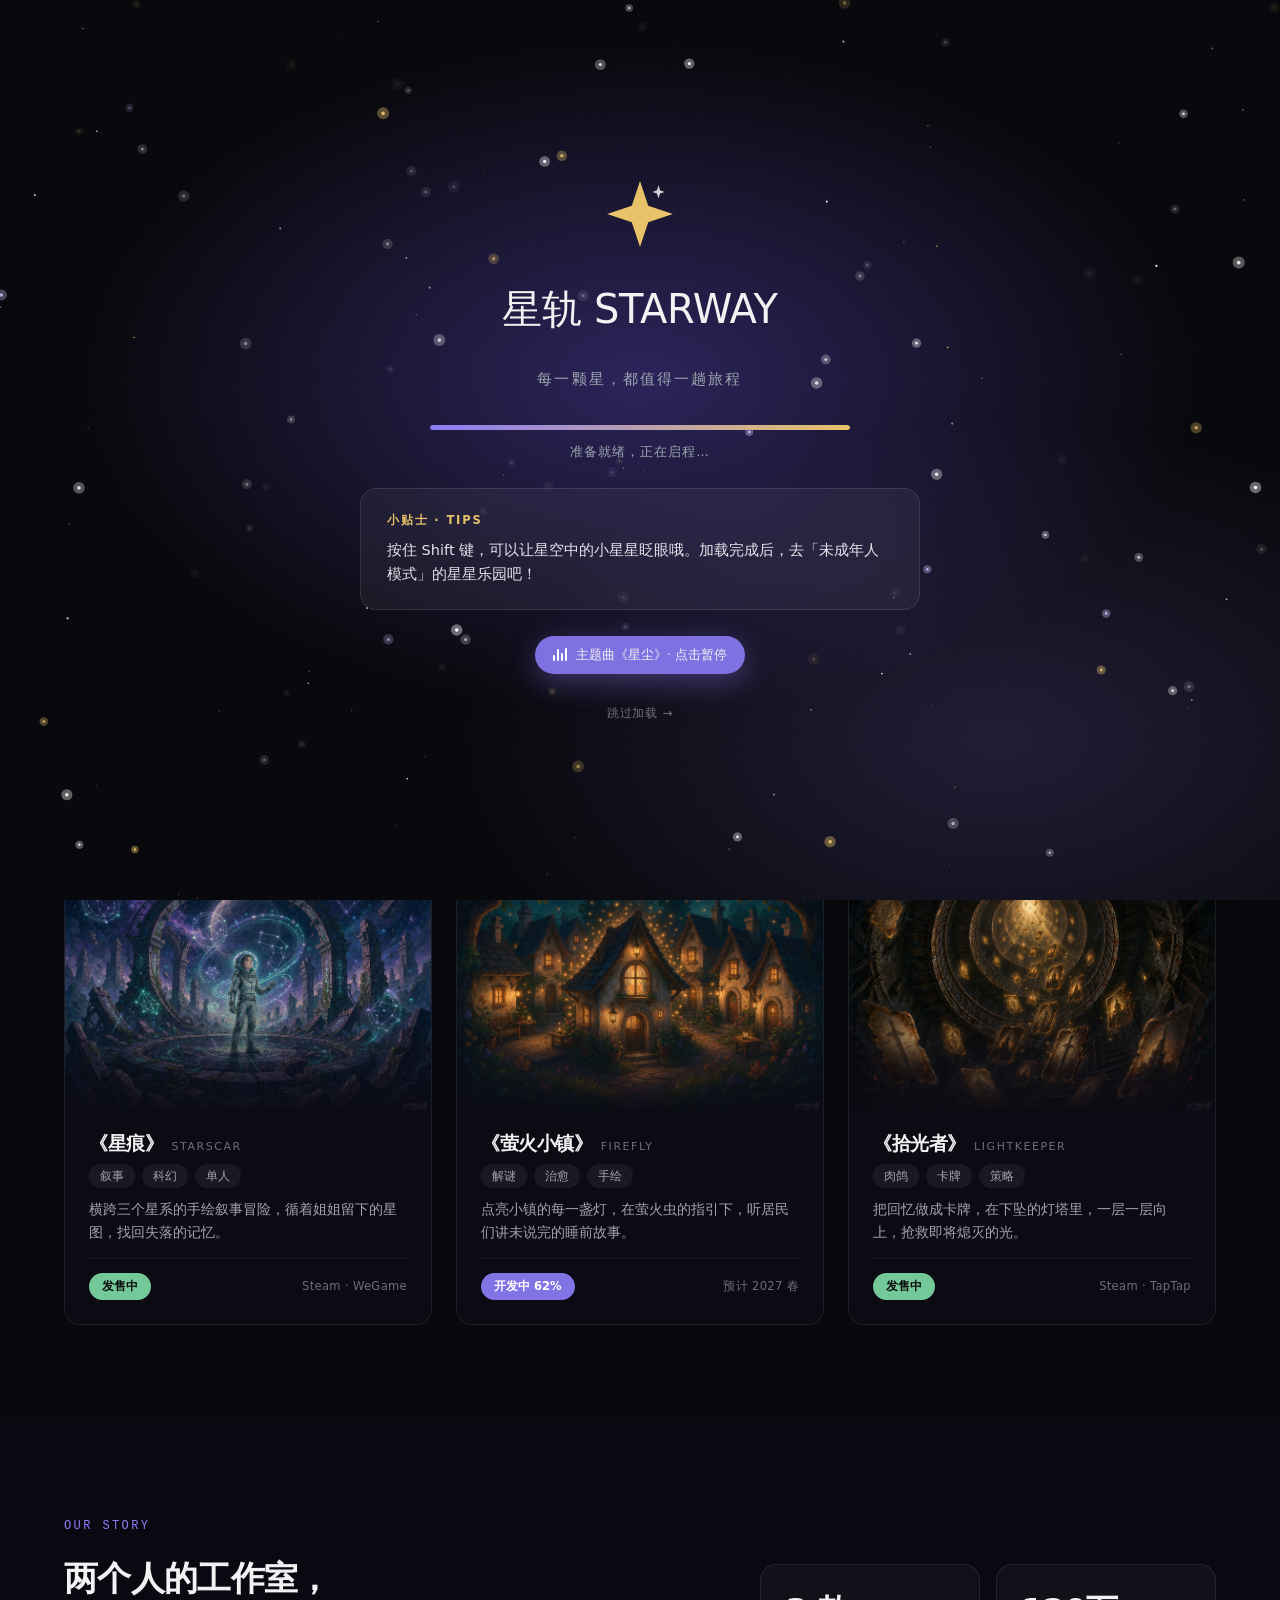
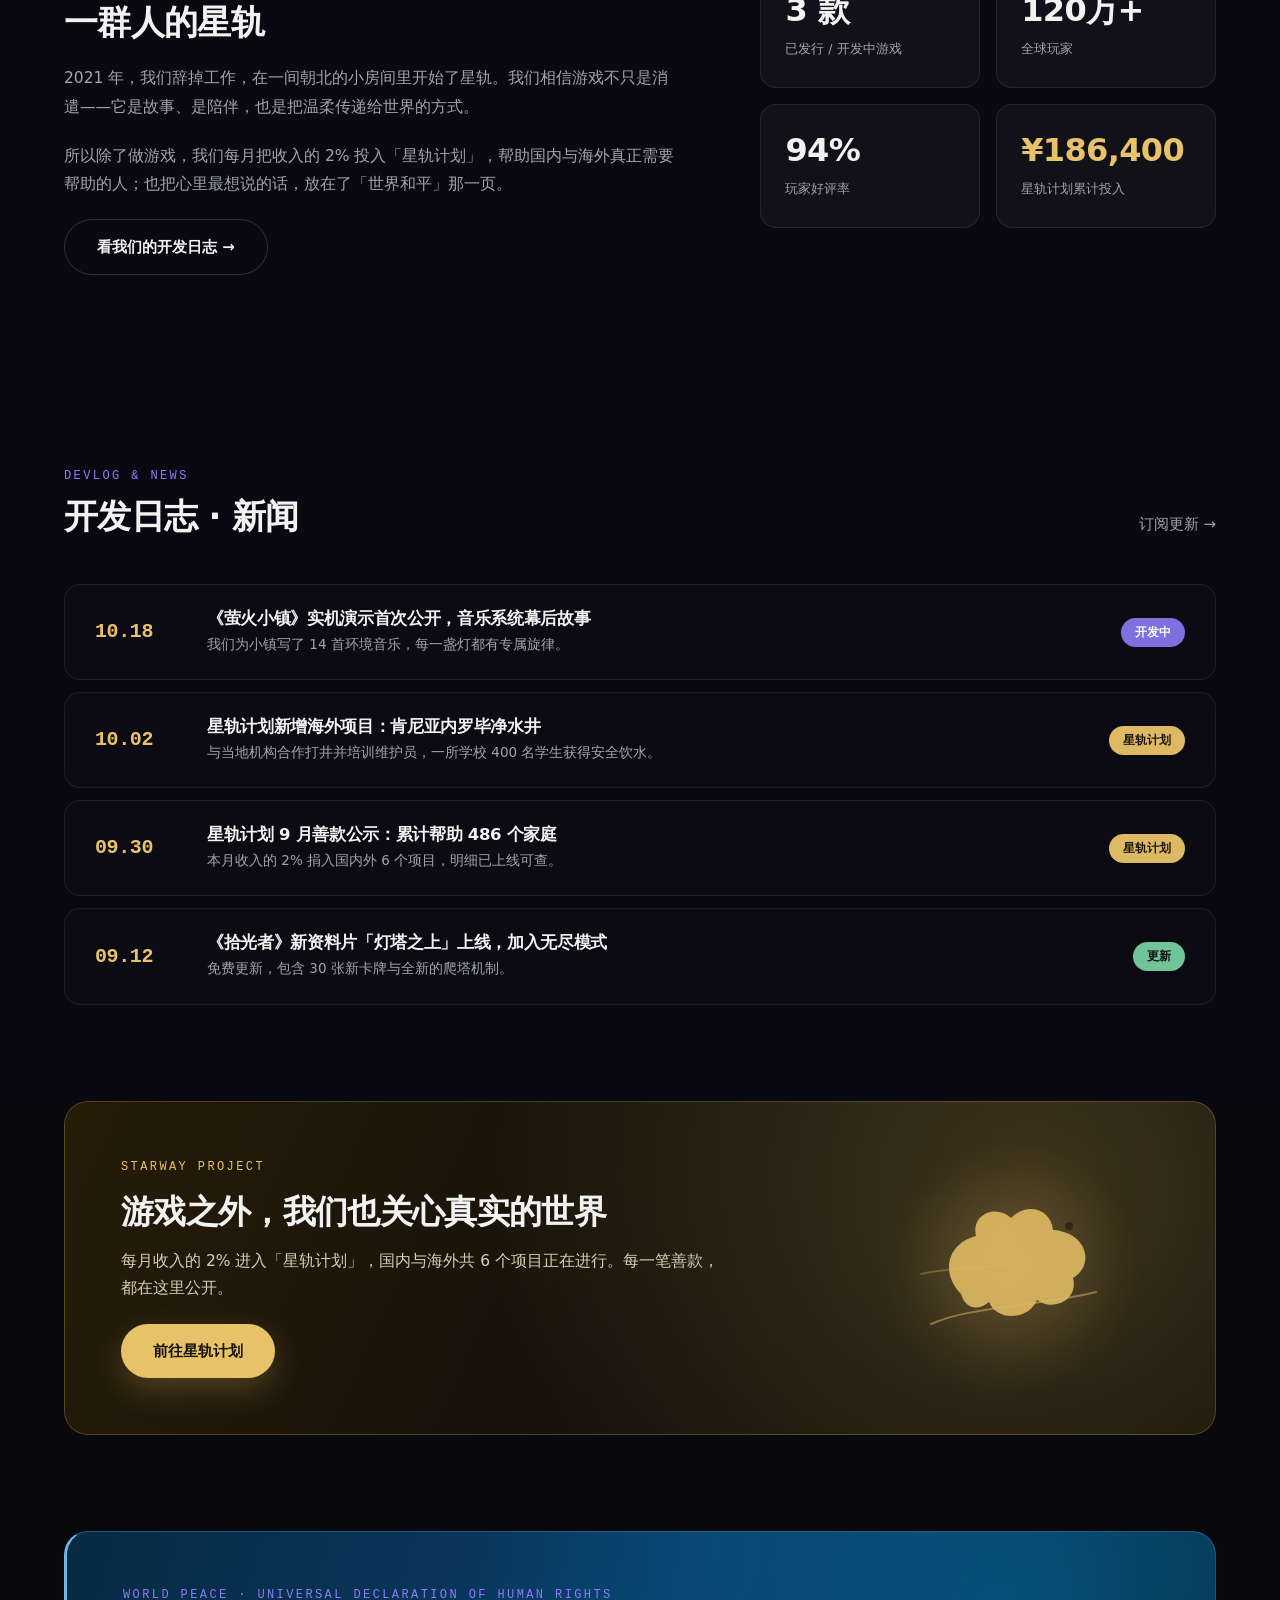
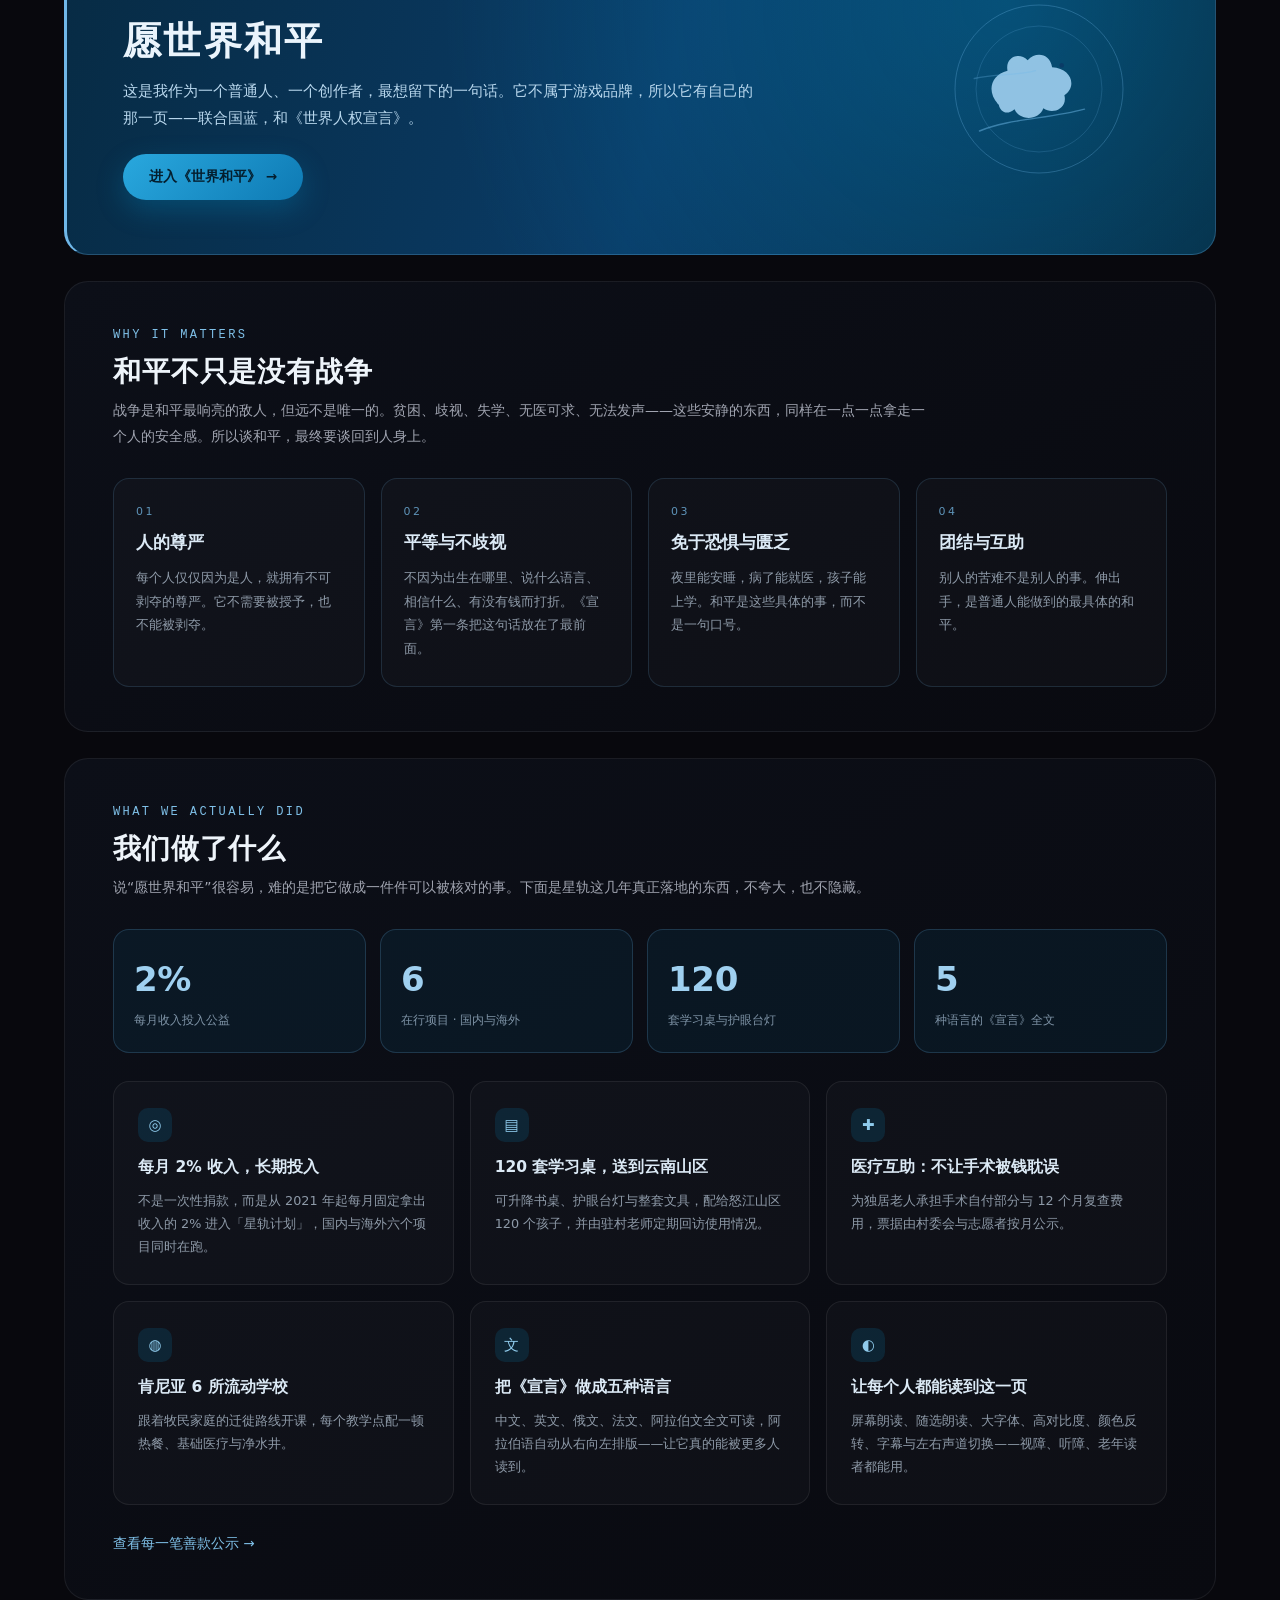
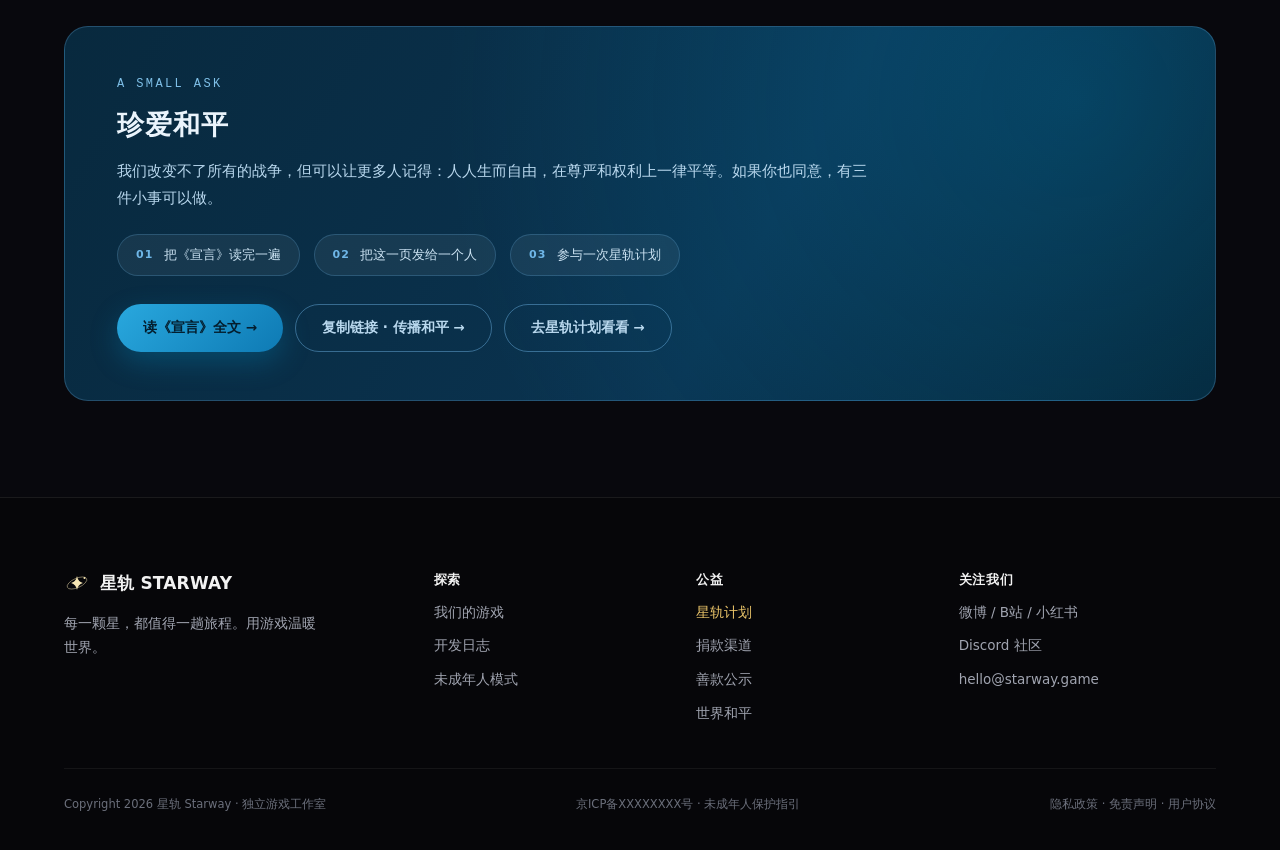
==== commit 41a9d084: "品牌 logo 重设计 + 法律信息页 - 星轨 STARWAY 新 logo：轨道椭圆 + 曲线四角星 + 轨道星点（全站替换） - 世界和平新徽标：地球经纬线 + 橄榄叶环抱（peace.html" ====
--- a/index.html
+++ b/index.html
@@ -43,7 +43,7 @@
 <!-- ============ 导航 ============ -->
 <header class="nav">
   <a class="brand" href="index.html">
-    <svg viewBox="0 0 72 72" fill="none" xmlns="http://www.w3.org/2000/svg"><path d="M36 4 L44 28 L68 36 L44 44 L36 68 L28 44 L4 36 L28 28 Z" fill="#E8C268"/></svg>
+    <svg viewBox="0 0 64 64" fill="none" xmlns="http://www.w3.org/2000/svg" aria-hidden="true"><defs><linearGradient id="swgindex1" x1="14" y1="10" x2="52" y2="56"><stop offset="0" stop-color="#F8E7B4"/><stop offset=".5" stop-color="#E8C268"/><stop offset="1" stop-color="#B07E33"/></linearGradient></defs><ellipse cx="32" cy="32" rx="26" ry="11.5" transform="rotate(-24 32 32)" stroke="url(#swgindex1)" stroke-width="2.2" opacity=".48"/><path d="M32 14.5 Q34.2 28 46.5 32 Q34.2 36 32 49.5 Q29.8 36 17.5 32 Q29.8 28 32 14.5 Z" fill="url(#swgindex1)"/><circle cx="50.5" cy="19.5" r="2.5" fill="#F8E7B4"/></svg>
     <span>星轨 STARWAY</span>
   </a>
 
@@ -285,7 +285,7 @@
   <div class="footer-top">
     <div class="f-brand">
       <a class="brand" href="index.html">
-        <svg viewBox="0 0 72 72" fill="none" xmlns="http://www.w3.org/2000/svg"><path d="M36 4 L44 28 L68 36 L44 44 L36 68 L28 44 L4 36 L28 28 Z" fill="#E8C268"/></svg>
+        <svg viewBox="0 0 64 64" fill="none" xmlns="http://www.w3.org/2000/svg" aria-hidden="true"><defs><linearGradient id="swgindex2" x1="14" y1="10" x2="52" y2="56"><stop offset="0" stop-color="#F8E7B4"/><stop offset=".5" stop-color="#E8C268"/><stop offset="1" stop-color="#B07E33"/></linearGradient></defs><ellipse cx="32" cy="32" rx="26" ry="11.5" transform="rotate(-24 32 32)" stroke="url(#swgindex2)" stroke-width="2.2" opacity=".48"/><path d="M32 14.5 Q34.2 28 46.5 32 Q34.2 36 32 49.5 Q29.8 36 17.5 32 Q29.8 28 32 14.5 Z" fill="url(#swgindex2)"/><circle cx="50.5" cy="19.5" r="2.5" fill="#F8E7B4"/></svg>
         <span>星轨 STARWAY</span>
       </a>
       <p data-zh="每一颗星，都值得一趟旅程。用游戏温暖世界。" data-en="Every star deserves a journey. Warming the world with games.">每一颗星，都值得一趟旅程。用游戏温暖世界。</p>
@@ -312,7 +312,7 @@
   </div>
   <div class="footer-bottom">
     <span data-zh="Copyright 2026 星轨 Starway · 独立游戏工作室" data-en="Copyright 2026 Starway · Independent game studio">Copyright 2026 星轨 Starway · 独立游戏工作室</span>
-    <span data-zh="京ICP备XXXXXXXX号 · 未成年人保护指引" data-en="ICP filing XXXXXXXX · Minor protection policy">京ICP备XXXXXXXX号 · 未成年人保护指引</span>
+    <span data-zh="京ICP备XXXXXXXX号 · 未成年人保护指引" data-en="ICP filing XXXXXXXX · Minor protection policy">京ICP备XXXXXXXX号 · 未成年人保护指引</span><span><a href="legal.html" data-zh="隐私政策 · 免责声明 · 用户协议" data-en="Privacy · Disclaimer · Terms">隐私政策 · 免责声明 · 用户协议</a></span>
   </div>
 </footer>
 
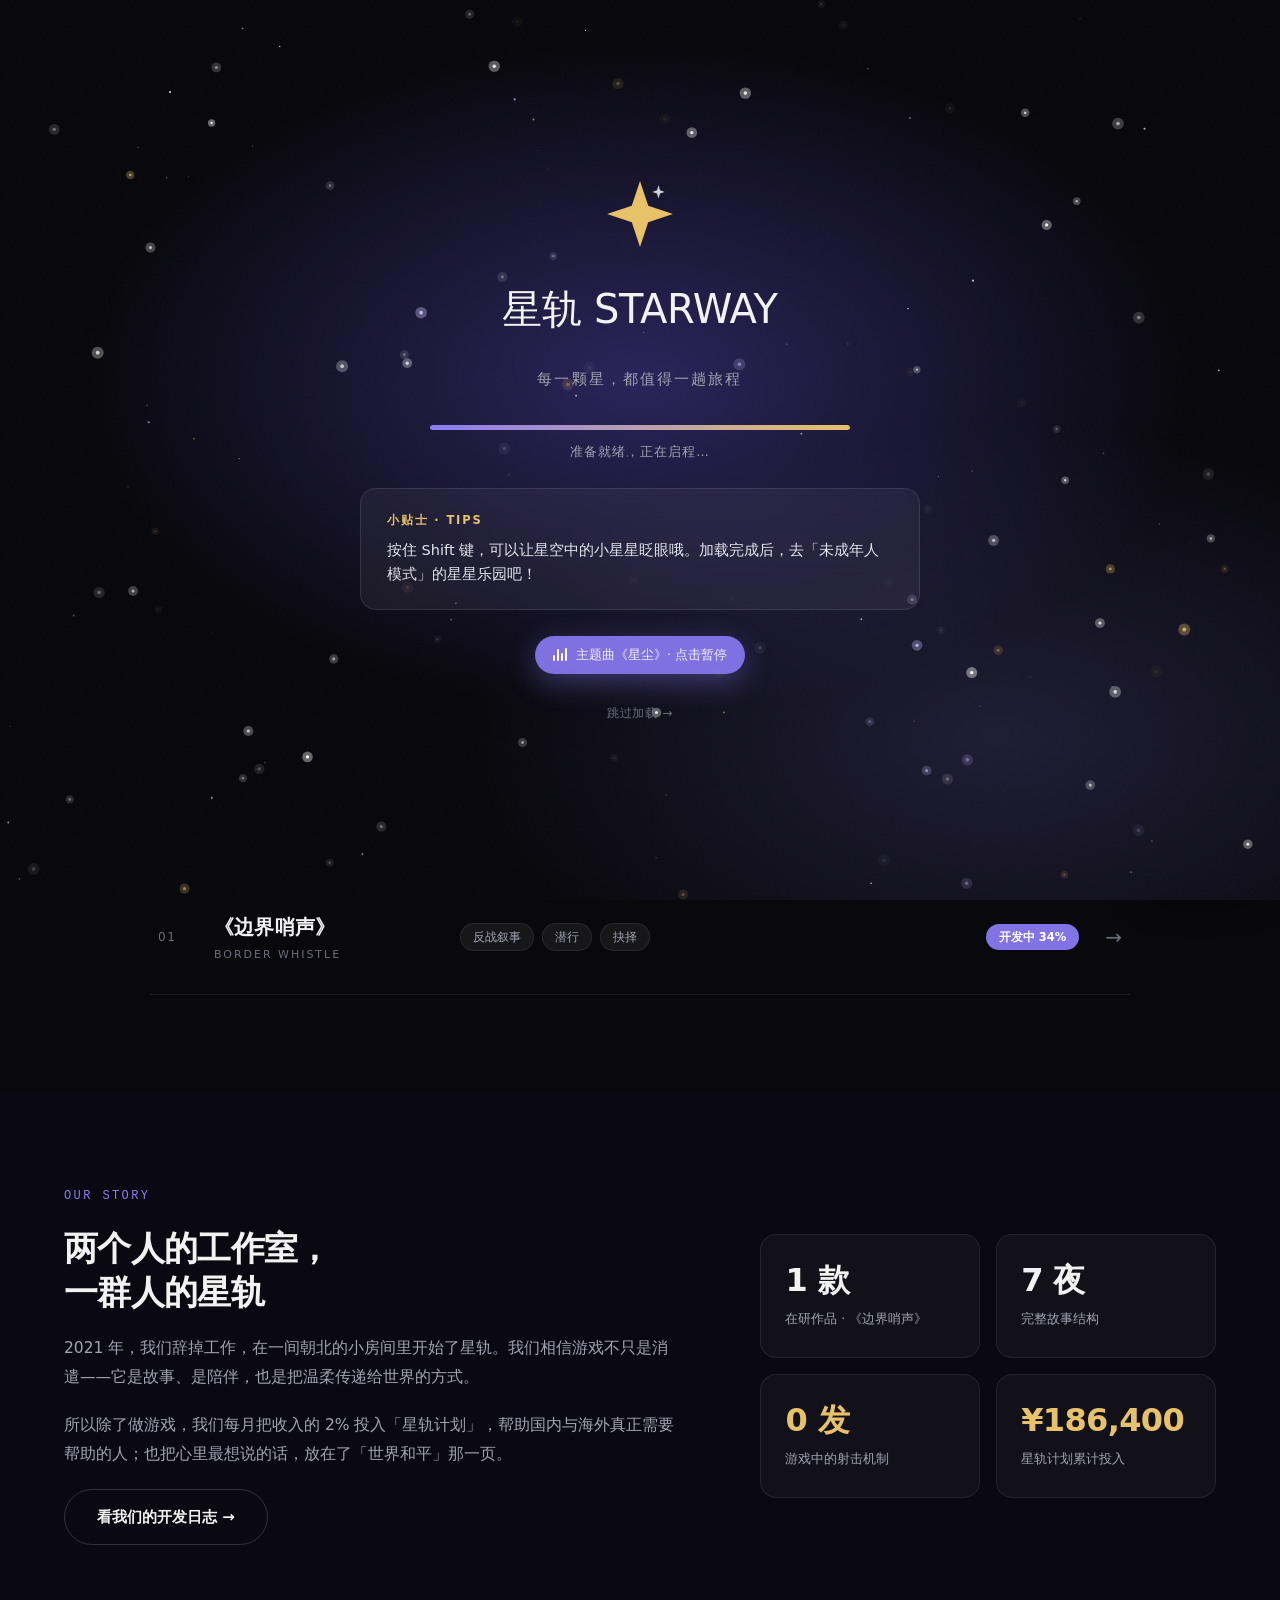
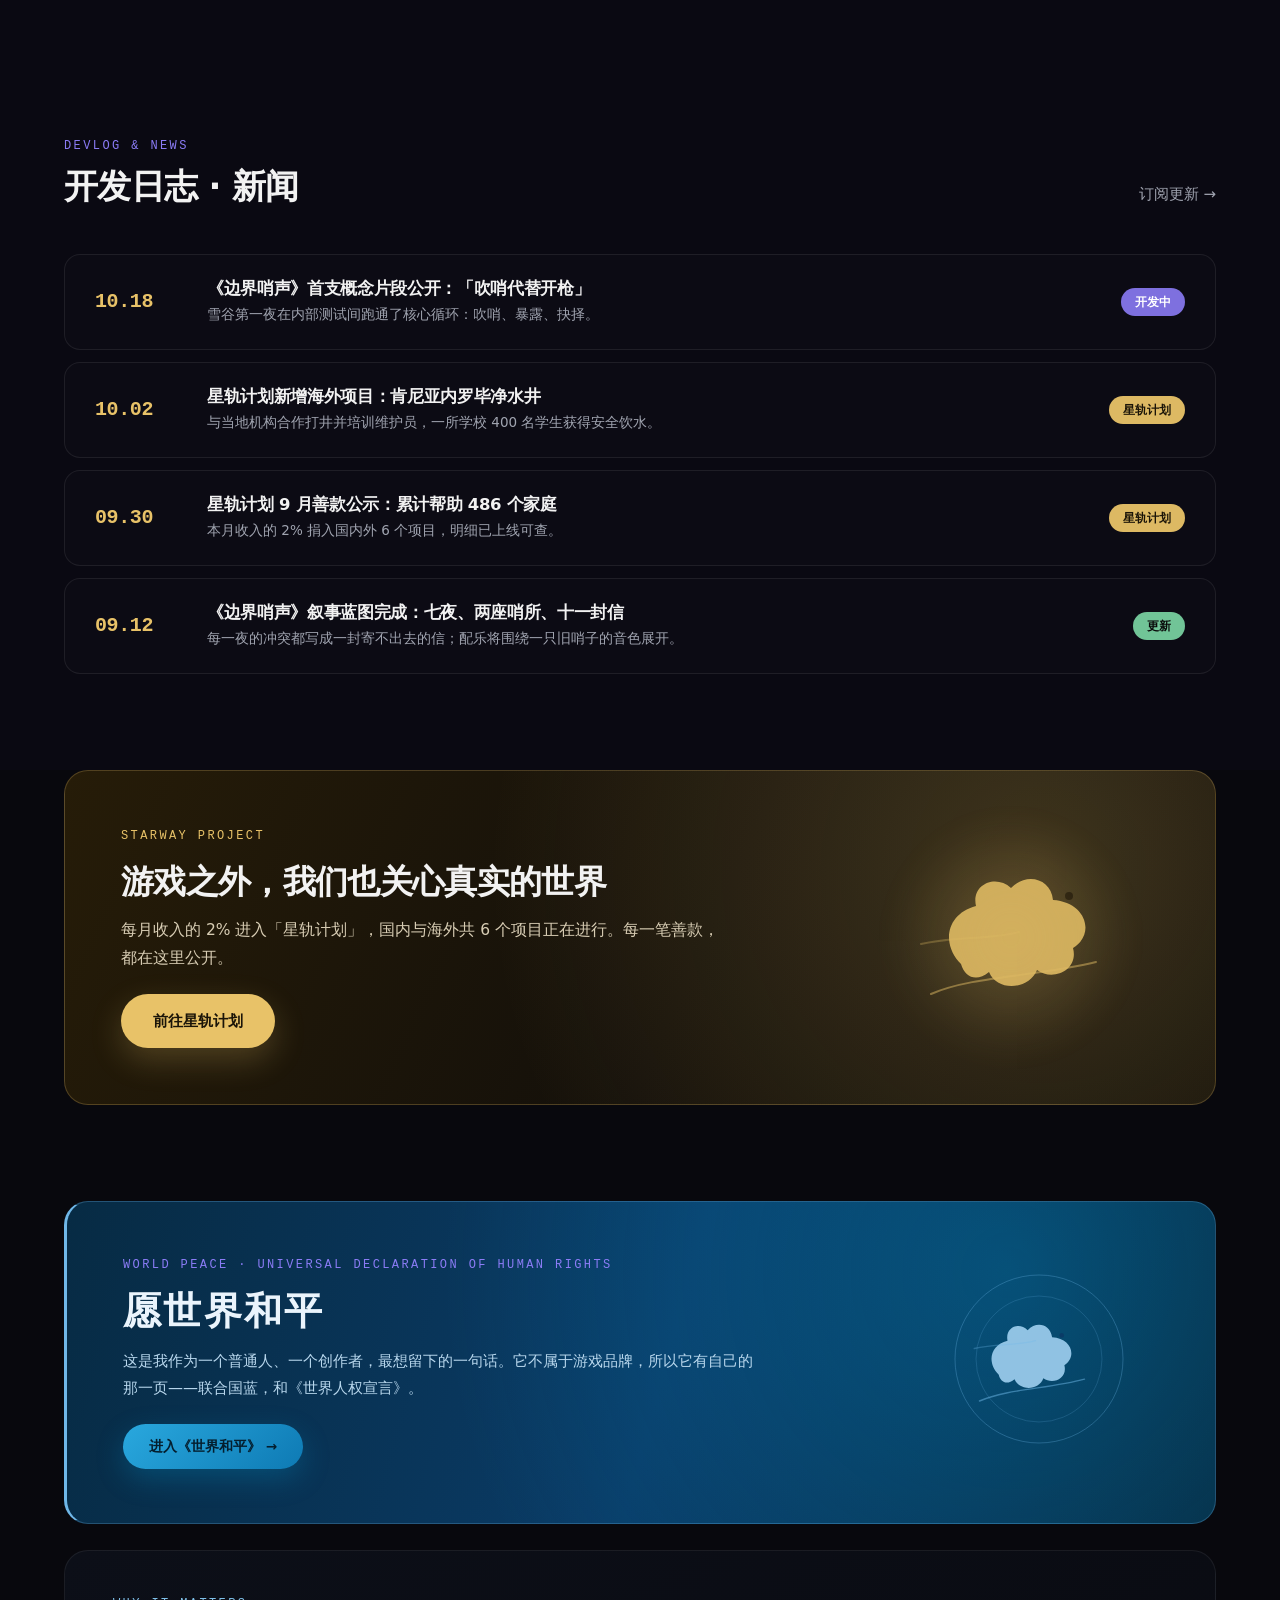
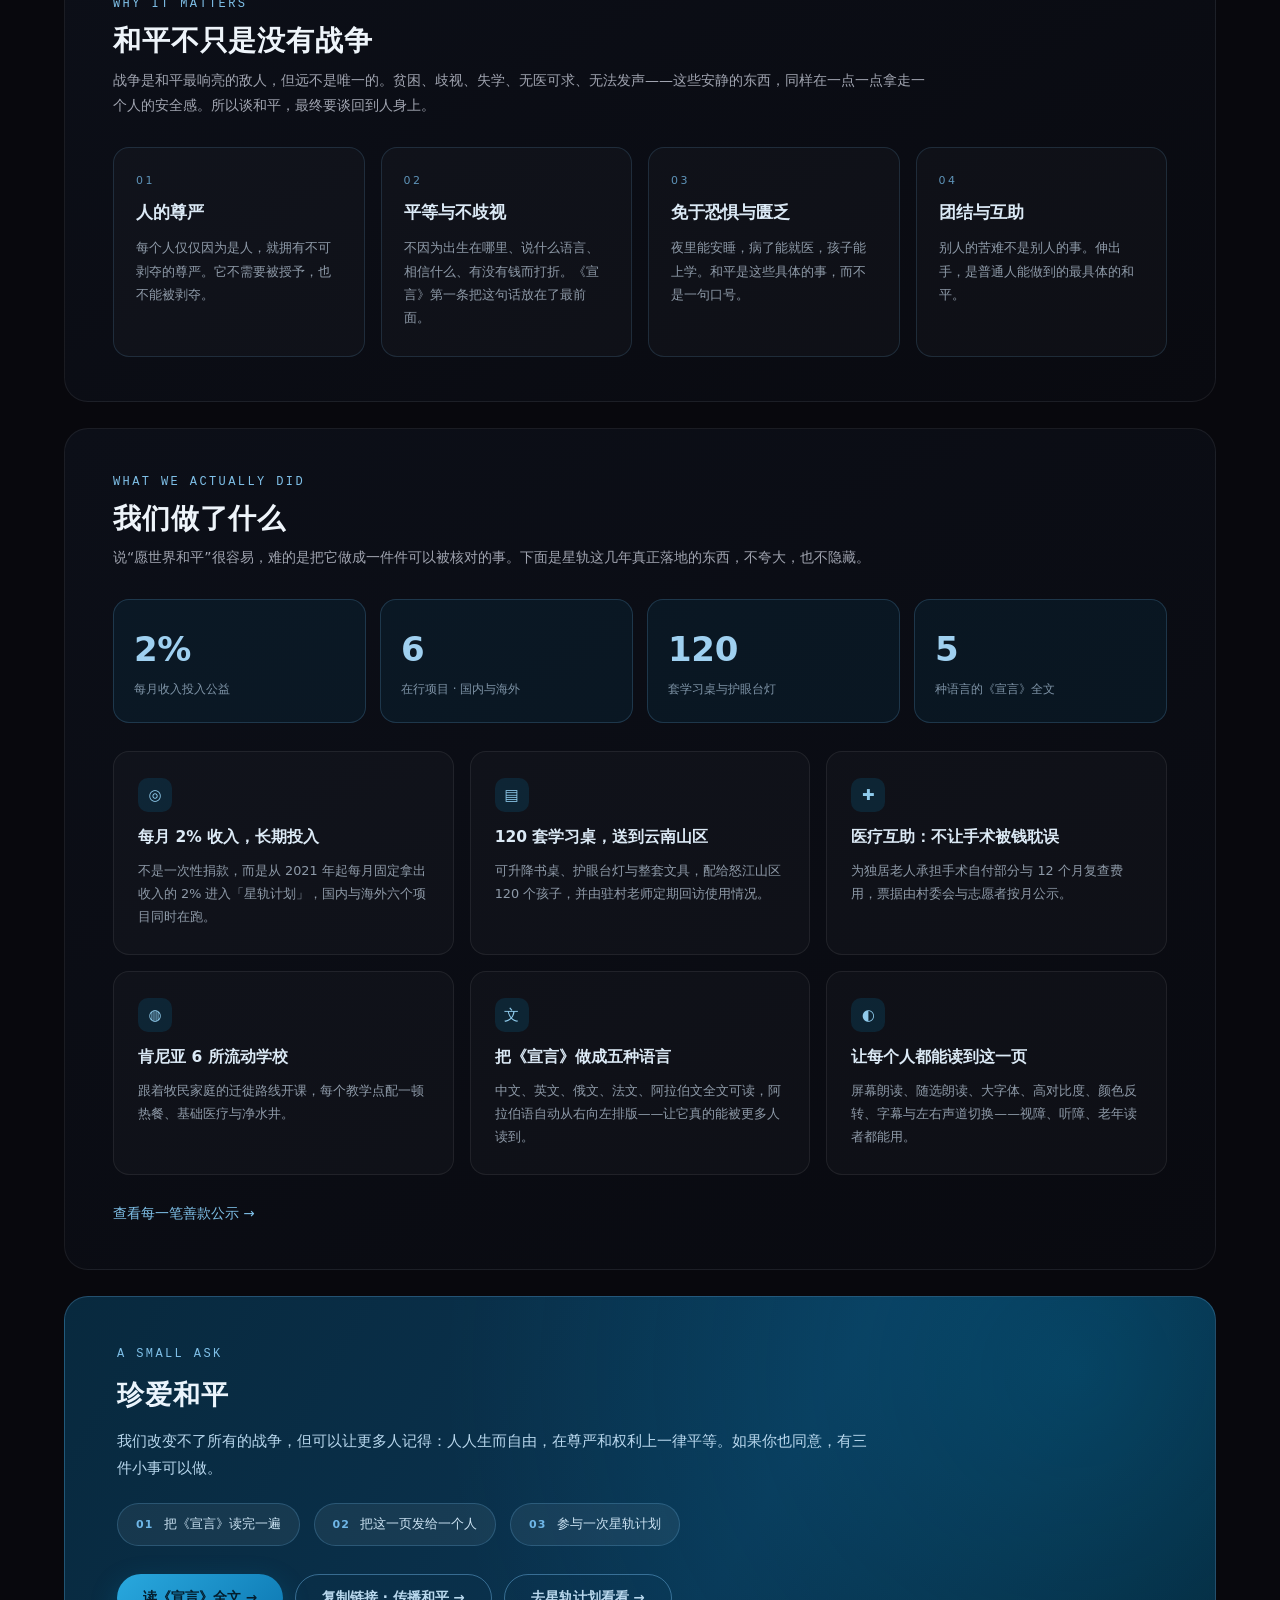
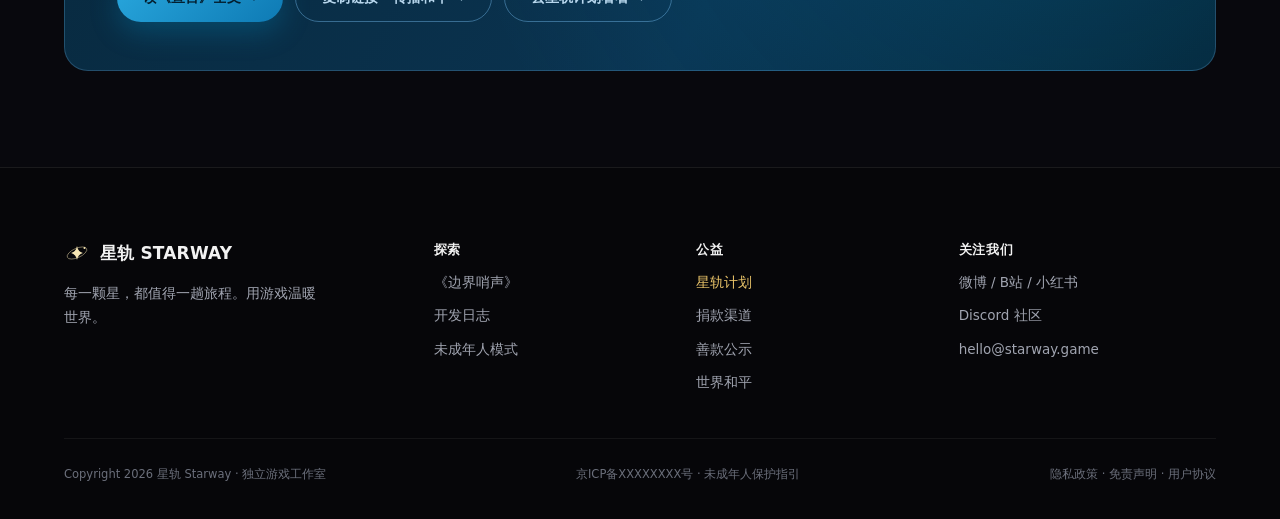
==== commit 12dbbd6b: "大改版：通用站点风格 + 游戏独立详情页《边界哨声》 - 站点回归通用高级简约风（黑金），首页 hero 改为金色轨道线稿，作品区改极简列表行 - games.html 改为作品索引页：点击游戏项目进" ====
--- a/index.html
+++ b/index.html
@@ -49,7 +49,7 @@
 
   <nav class="nav-links">
     <a href="index.html" class="active" data-zh="首页" data-en="Home">首页</a>
-    <a href="index.html#games" data-zh="我们的游戏" data-en="Games">我们的游戏</a>
+    <a href="games.html" data-zh="我们的游戏" data-en="Games">我们的游戏</a>
     <a href="starway.html" class="gold" data-zh="星轨计划" data-en="Starway Project">星轨计划</a>
     <a href="peace.html" class="peace-link" data-zh="世界和平" data-en="World Peace">世界和平</a>
     <a href="minors.html" data-zh="未成年人模式" data-en="Minor Mode">未成年人模式</a>
@@ -76,15 +76,34 @@
     <p data-zh="我们是两个人的小工作室，用耐心打磨每一个世界。愿你在其中找到光，也找到同路的旅人。"
        data-en="We are a two-person studio, polishing every world with patience. May you find light in them — and fellow travellers on the way.">我们是两个人的小工作室，用耐心打磨每一个世界。愿你在其中找到光，也找到同路的旅人。</p>
     <div class="hero-actions">
-      <a class="btn btn-primary" href="#games" data-zh="查看我们的游戏" data-en="Explore our games">查看我们的游戏</a>
+      <a class="btn btn-primary" href="games.html" data-zh="查看我们的游戏" data-en="Explore our games">查看我们的游戏</a>
       <a class="btn btn-ghost" href="starway.html" data-zh="星轨计划 →" data-en="Starway Project →">星轨计划 →</a>
     </div>
-    <div class="hero-meta" data-zh="Steam / WeGame / TapTap · 全球 120 万玩家 · 好评率 94%" data-en="Steam / WeGame / TapTap · 1.2M players worldwide · 94% positive">Steam / WeGame / TapTap · 全球 120 万玩家 · 好评率 94%</div>
+    <div class="hero-meta" data-zh="Steam / Epic · 反战叙事《边界哨声》 · 预计 2027" data-en="Steam / Epic · anti-war narrative Border Whistle · coming 2027">Steam / Epic · 反战叙事《边界哨声》 · 预计 2027</div>
   </div>
 
   <div class="hero-art">
-    <img src="assets/img/hero.png" alt="星轨游戏主视觉">
-    <div class="badge"><span class="dot"></span><span data-zh="《星痕》现已发售" data-en="Starscar — out now">《星痕》现已发售</span></div>
+    <svg viewBox="0 0 560 440" fill="none" xmlns="http://www.w3.org/2000/svg" aria-hidden="true">
+      <defs>
+        <linearGradient id="heroStar" x1="240" y1="150" x2="330" y2="300">
+          <stop offset="0" stop-color="#F8E7B4"/><stop offset=".55" stop-color="#E8C268"/><stop offset="1" stop-color="#B07E33"/>
+        </linearGradient>
+        <radialGradient id="heroGlow" cx=".5" cy=".5" r=".5">
+          <stop offset="0" stop-color="#E8C268" stop-opacity=".16"/><stop offset="1" stop-color="#E8C268" stop-opacity="0"/>
+        </radialGradient>
+      </defs>
+      <circle cx="290" cy="230" r="205" fill="url(#heroGlow)"/>
+      <ellipse cx="290" cy="235" rx="245" ry="86" transform="rotate(-17 290 235)" stroke="#E8C268" stroke-opacity=".34" stroke-width="1.2" stroke-dasharray="2 7"/>
+      <ellipse cx="290" cy="235" rx="182" ry="62" transform="rotate(-17 290 235)" stroke="#E8C268" stroke-opacity=".5" stroke-width="1.4"/>
+      <ellipse cx="290" cy="235" rx="118" ry="38" transform="rotate(-17 290 235)" stroke="#E8C268" stroke-opacity=".28" stroke-width="1" stroke-dasharray="1 6"/>
+      <path d="M290 172 Q294 214 322 235 Q294 256 290 298 Q286 256 258 235 Q286 214 290 172 Z" fill="url(#heroStar)"/>
+      <circle cx="452" cy="148" r="4" fill="#F8E7B4"/>
+      <circle cx="128" cy="306" r="2.6" fill="#E8C268" fill-opacity=".85"/>
+      <circle cx="196" cy="128" r="2" fill="#E8C268" fill-opacity=".6"/>
+      <circle cx="404" cy="330" r="2" fill="#F8E7B4" fill-opacity=".5"/>
+      <circle cx="470" cy="286" r="1.6" fill="#E8C268" fill-opacity=".45"/>
+    </svg>
+    <div class="badge"><span class="dot"></span><span data-zh="《边界哨声》开发中 · 2027 见" data-en="Border Whistle — in development, 2027">《边界哨声》开发中 · 2027 见</span></div>
   </div>
 </section>
 
@@ -95,9 +114,9 @@
       <div class="kicker" data-zh="OUR GAMES" data-en="OUR GAMES">OUR GAMES</div>
       <h2 data-zh="我们的游戏" data-en="Our games">我们的游戏</h2>
     </div>
-    <a class="more" href="#games" data-zh="查看全部作品 →" data-en="All titles →">查看全部作品 →</a>
-  </div>
-  <div class="games-grid" id="gamesGrid"></div>
+    <a class="more" href="games.html" data-zh="进入游戏页 →" data-en="Enter the game page →">进入游戏页 →</a>
+  </div>
+  <div class="game-feature" id="gameFeature"></div>
 </section>
 
 <!-- ============ 工作室故事 ============ -->
@@ -113,9 +132,9 @@
   </div>
 
   <div class="stats">
-    <div class="stat"><b data-count="3" data-suffix=" 款">3 款</b><span data-zh="已发行 / 开发中游戏" data-en="Released / in development">已发行 / 开发中游戏</span></div>
-    <div class="stat"><b data-count="120" data-suffix="万+">120万+</b><span data-zh="全球玩家" data-en="Players worldwide">全球玩家</span></div>
-    <div class="stat"><b data-count="94" data-suffix="%">94%</b><span data-zh="玩家好评率" data-en="Positive reviews">玩家好评率</span></div>
+    <div class="stat"><b data-count="1" data-suffix=" 款">1 款</b><span data-zh="在研作品 · 《边界哨声》" data-en="Title in development · Border Whistle">在研作品 · 《边界哨声》</span></div>
+    <div class="stat"><b data-count="7" data-suffix=" 夜">7 夜</b><span data-zh="完整故事结构" data-en="Nights in the full story">完整故事结构</span></div>
+    <div class="stat"><b class="gold" data-count="0" data-suffix=" 发">0 发</b><span data-zh="游戏中的射击机制" data-en="Shots fired in the whole game">游戏中的射击机制</span></div>
     <div class="stat"><b class="gold" data-count="186400" data-prefix="¥">¥186,400</b><span data-zh="星轨计划累计投入" data-en="Starway Project total funding">星轨计划累计投入</span></div>
   </div>
 </section>
@@ -292,7 +311,7 @@
     </div>
     <div class="f-col">
       <h4 data-zh="探索" data-en="Explore">探索</h4>
-      <a href="index.html#games" data-zh="我们的游戏" data-en="Games">我们的游戏</a>
+      <a href="games.html" data-zh="《边界哨声》" data-en="Border Whistle">《边界哨声》</a>
       <a href="index.html#devlog" data-zh="开发日志" data-en="Devlog">开发日志</a>
       <a href="minors.html" data-zh="未成年人模式" data-en="Minor Mode">未成年人模式</a>
     </div>
--- a/assets/style.css
+++ b/assets/style.css
@@ -1952,3 +1952,169 @@
 
 /* 首页和平区 · 复制链接按钮（button 元素对齐 a 样式） */
 .call-actions button.btn-blue { font-family: inherit; cursor: pointer; }
+
+/* =========================================================
+   《边界哨声》游戏页 · games.html
+   ========================================================= */
+.gw-hero {
+  position: relative; min-height: 88vh;
+  display: flex; align-items: flex-end;
+  overflow: hidden;
+}
+.gw-bg { position: absolute; inset: 0; width: 100%; height: 100%; object-fit: cover; object-position: center 30%; }
+.gw-hero::after {
+  content: ""; position: absolute; inset: 0;
+  background: linear-gradient(180deg, rgba(8,8,13,.42) 0%, rgba(8,8,13,.05) 34%, rgba(8,8,13,.86) 78%, var(--bg) 100%);
+}
+.gw-hero-inner {
+  position: relative; z-index: 1; width: min(1160px, calc(100% - 48px));
+  margin: 0 auto; padding: 0 0 64px;
+}
+.gw-hero-inner h1 { font-size: clamp(38px, 6vw, 64px); letter-spacing: 0.02em; margin: 10px 0 8px; }
+.gw-hero .tags { margin: 16px 0 6px; }
+.gw-tagline { font-size: clamp(17px, 2.2vw, 22px); color: var(--gold); letter-spacing: 0.06em; }
+.gw-meta { font-size: 13px; color: var(--dim); letter-spacing: 0.08em; margin-bottom: 26px; }
+.gw-hero-inner .hero-actions { display: flex; gap: 14px; flex-wrap: wrap; }
+
+.gw-statement { padding: 110px 24px; background: var(--bg-soft); border-block: 1px solid var(--line); }
+.gw-statement-inner { max-width: 860px; margin: 0 auto; text-align: center; }
+.gw-statement blockquote {
+  font-size: clamp(19px, 2.6vw, 26px); line-height: 2; font-weight: 600;
+  margin: 26px 0 18px; color: var(--text);
+}
+.gw-note { font-size: 14.5px; color: var(--muted); line-height: 1.9; margin-bottom: 30px; }
+
+.gw-mech { display: grid; grid-template-columns: repeat(3, 1fr); gap: 22px; }
+.gw-mech-card {
+  background: var(--card); border: 1px solid var(--line); border-radius: var(--radius);
+  padding: 30px 28px; display: flex; flex-direction: column; gap: 12px;
+  transition: transform .4s var(--ease), border-color .4s var(--ease);
+}
+.gw-mech-card:hover { transform: translateY(-4px); border-color: var(--line-strong); }
+.gw-mech-card b {
+  font-size: 13px; letter-spacing: 0.14em; color: var(--gold);
+}
+.gw-mech-card h3 { font-size: 19px; }
+.gw-mech-card p { font-size: 13.5px; color: var(--muted); line-height: 1.85; }
+
+.gw-world { padding: 40px 24px 90px; }
+.gw-wide {
+  max-width: 1160px; margin: 0 auto 42px; border-radius: var(--radius-l);
+  overflow: hidden; border: 1px solid var(--line);
+}
+.gw-world-copy { max-width: 780px; margin: 0 auto; text-align: center; }
+.gw-world-copy h2 { font-size: clamp(24px, 3.2vw, 32px); margin-bottom: 16px; }
+.gw-world-copy p { color: var(--muted); line-height: 2; font-size: 15px; }
+
+.gw-split {
+  display: grid; grid-template-columns: 1fr 1fr; gap: 56px; align-items: center;
+  max-width: 1160px; margin: 0 auto; padding: 60px 24px;
+}
+.gw-split.rev { direction: rtl; }
+.gw-split.rev > * { direction: ltr; }
+.gw-split-img { border-radius: var(--radius-l); overflow: hidden; border: 1px solid var(--line); }
+.gw-split-copy h2 { font-size: clamp(22px, 3vw, 30px); margin: 10px 0 20px; }
+.gw-split-copy p { color: var(--muted); line-height: 2; font-size: 14.5px; margin-bottom: 14px; }
+.gw-split-copy p b { color: var(--text); display: block; margin-bottom: 4px; font-size: 15.5px; }
+
+.gw-nights { max-width: 860px; margin: 0 auto; display: flex; flex-direction: column; }
+.gw-night {
+  display: grid; grid-template-columns: 110px 1fr; gap: 26px;
+  padding: 26px 6px; border-bottom: 1px solid var(--line); align-items: start;
+}
+.gw-night:last-child { border-bottom: 0; }
+.gw-night .n { font-size: 13px; letter-spacing: 0.12em; color: var(--gold); padding-top: 4px; }
+.gw-night h3 { font-size: 17px; margin-bottom: 6px; }
+.gw-night p { font-size: 13.5px; color: var(--muted); line-height: 1.85; }
+
+.gw-plan { max-width: 1160px; margin: 0 auto; padding: 100px 24px 110px; text-align: center; }
+.gw-plan h2 { font-size: clamp(24px, 3.2vw, 32px); margin-bottom: 34px; }
+.gw-plan-grid { display: grid; grid-template-columns: repeat(3, 1fr); gap: 22px; margin-bottom: 40px; }
+.gw-plan-card {
+  background: var(--card); border: 1px solid var(--line); border-radius: var(--radius);
+  padding: 30px 26px; text-align: left; display: flex; flex-direction: column; gap: 10px;
+}
+.gw-plan-card.now { border-color: rgba(232, 194, 104, 0.45); background: linear-gradient(180deg, rgba(232,194,104,.07), transparent), var(--card); }
+.gw-plan-card b { font-size: 11.5px; letter-spacing: 0.14em; color: var(--gold); }
+.gw-plan-card h3 { font-size: 18px; }
+.gw-plan-card p { font-size: 13px; color: var(--muted); line-height: 1.85; }
+.gw-plan-cta { display: flex; gap: 14px; justify-content: center; flex-wrap: wrap; }
+
+/* 首页 · 单作品大卡 */
+.game-feature { max-width: 980px; margin: 0 auto; }
+.feat-card {
+  display: grid; grid-template-columns: 1.25fr 1fr;
+  background: var(--card); border: 1px solid var(--line); border-radius: var(--radius-l);
+  overflow: hidden; min-height: 380px;
+  transition: transform .45s var(--ease), border-color .45s var(--ease);
+}
+.feat-card:hover { transform: translateY(-4px); border-color: var(--line-strong); }
+.feat-cover { display: block; overflow: hidden; }
+.feat-cover img { width: 100%; height: 100%; object-fit: cover; transition: transform .8s var(--ease); }
+.feat-card:hover .feat-cover img { transform: scale(1.04); }
+.feat-body { padding: 38px 36px; display: flex; flex-direction: column; gap: 12px; align-items: flex-start; }
+.feat-body .game-title { font-size: 26px; }
+.feat-body .game-desc { flex: 1; font-size: 14px; line-height: 1.9; }
+.feat-btn { margin-top: 4px; }
+
+@media (max-width: 960px) {
+  .gw-mech, .gw-plan-grid { grid-template-columns: 1fr; }
+  .gw-split { grid-template-columns: 1fr; gap: 26px; }
+  .feat-card { grid-template-columns: 1fr; }
+  .gw-night { grid-template-columns: 1fr; gap: 6px; }
+  .gw-hero { min-height: 72vh; }
+}
+
+/* 首页 · 极简作品行 */
+.work-row {
+  display: flex; align-items: center; gap: 26px;
+  padding: 30px 8px; border-top: 1px solid var(--line);
+  transition: background .3s var(--ease), padding .3s var(--ease);
+}
+.work-row:last-child { border-bottom: 1px solid var(--line); }
+.work-row:hover { background: rgba(232,194,104,.045); padding-left: 18px; padding-right: 6px; }
+.work-row .w-idx { font-size: 12px; letter-spacing: .14em; color: var(--dim); width: 30px; }
+.work-row .w-name { display: flex; flex-direction: column; gap: 3px; min-width: 220px; }
+.work-row .w-name b { font-size: 20px; font-weight: 700; letter-spacing: .01em; }
+.work-row .w-name em { font-style: normal; font-size: 11px; letter-spacing: .18em; color: var(--dim); }
+.work-row .w-tags { display: flex; gap: 8px; flex-wrap: wrap; flex: 1; }
+.work-row .w-arrow { font-size: 20px; color: var(--dim); transition: color .3s var(--ease), transform .3s var(--ease); }
+.work-row:hover .w-arrow { color: var(--gold); transform: translateX(6px); }
+.work-row:hover .w-name b { color: var(--gold); }
+.work-row .tag { font-size: 11.5px; color: var(--muted); border: 1px solid var(--line); border-radius: var(--radius-pill); padding: 4px 12px; }
+@media (max-width: 720px) {
+  .work-row { flex-wrap: wrap; gap: 12px; }
+  .work-row .w-tags { order: 3; }
+}
+
+/* 作品索引页 · games.html */
+.works-hero { max-width: 1160px; margin: 0 auto; padding: 96px 24px 40px; }
+.works-hero h1 { font-size: clamp(36px, 5vw, 54px); margin: 12px 0 14px; }
+.works-hero p { color: var(--muted); font-size: 15.5px; }
+.works-list { max-width: 1160px; margin: 0 auto; padding: 20px 24px 110px; display: flex; flex-direction: column; gap: 28px; }
+.work-card {
+  display: grid; grid-template-columns: 1.15fr 1fr; gap: 44px; align-items: center;
+  background: var(--card); border: 1px solid var(--line); border-radius: var(--radius-l);
+  overflow: hidden; padding: 0; transition: transform .45s var(--ease), border-color .45s var(--ease);
+}
+.work-card:hover { transform: translateY(-4px); border-color: var(--line-strong); }
+.work-cover { overflow: hidden; min-height: 320px; }
+.work-cover img { width: 100%; height: 100%; object-fit: cover; image-rendering: pixelated; transition: transform .8s var(--ease); }
+.work-card:hover .work-cover img { transform: scale(1.03); }
+.work-cover.ph { display: flex; align-items: center; justify-content: center; background: repeating-linear-gradient(45deg, #0E0D15 0 14px, #12101B 14px 28px); }
+.work-cover .ph-mark { font-size: 64px; color: var(--dim); opacity: .5; }
+.work-info { padding: 44px 44px 44px 0; display: flex; flex-direction: column; gap: 12px; align-items: flex-start; }
+.work-info h2 { font-size: clamp(26px, 3.4vw, 36px); }
+.work-sub { font-size: 11px; letter-spacing: .22em; color: var(--dim); margin-top: -6px; }
+.work-info p { color: var(--muted); font-size: 14px; line-height: 1.9; }
+.work-meta { display: grid; grid-template-columns: 1fr 1fr; gap: 12px 26px; width: 100%; margin: 8px 0 6px; }
+.work-meta span { display: block; font-size: 11px; letter-spacing: .12em; color: var(--dim); margin-bottom: 2px; }
+.work-meta b { font-size: 13.5px; font-weight: 600; }
+.work-more { font-size: 13.5px; color: var(--gold); letter-spacing: .04em; }
+.work-card.muted { opacity: .72; }
+.work-card.muted:hover { transform: none; }
+@media (max-width: 920px) {
+  .work-card { grid-template-columns: 1fr; }
+  .work-info { padding: 8px 28px 34px; }
+  .work-cover { min-height: 220px; }
+}
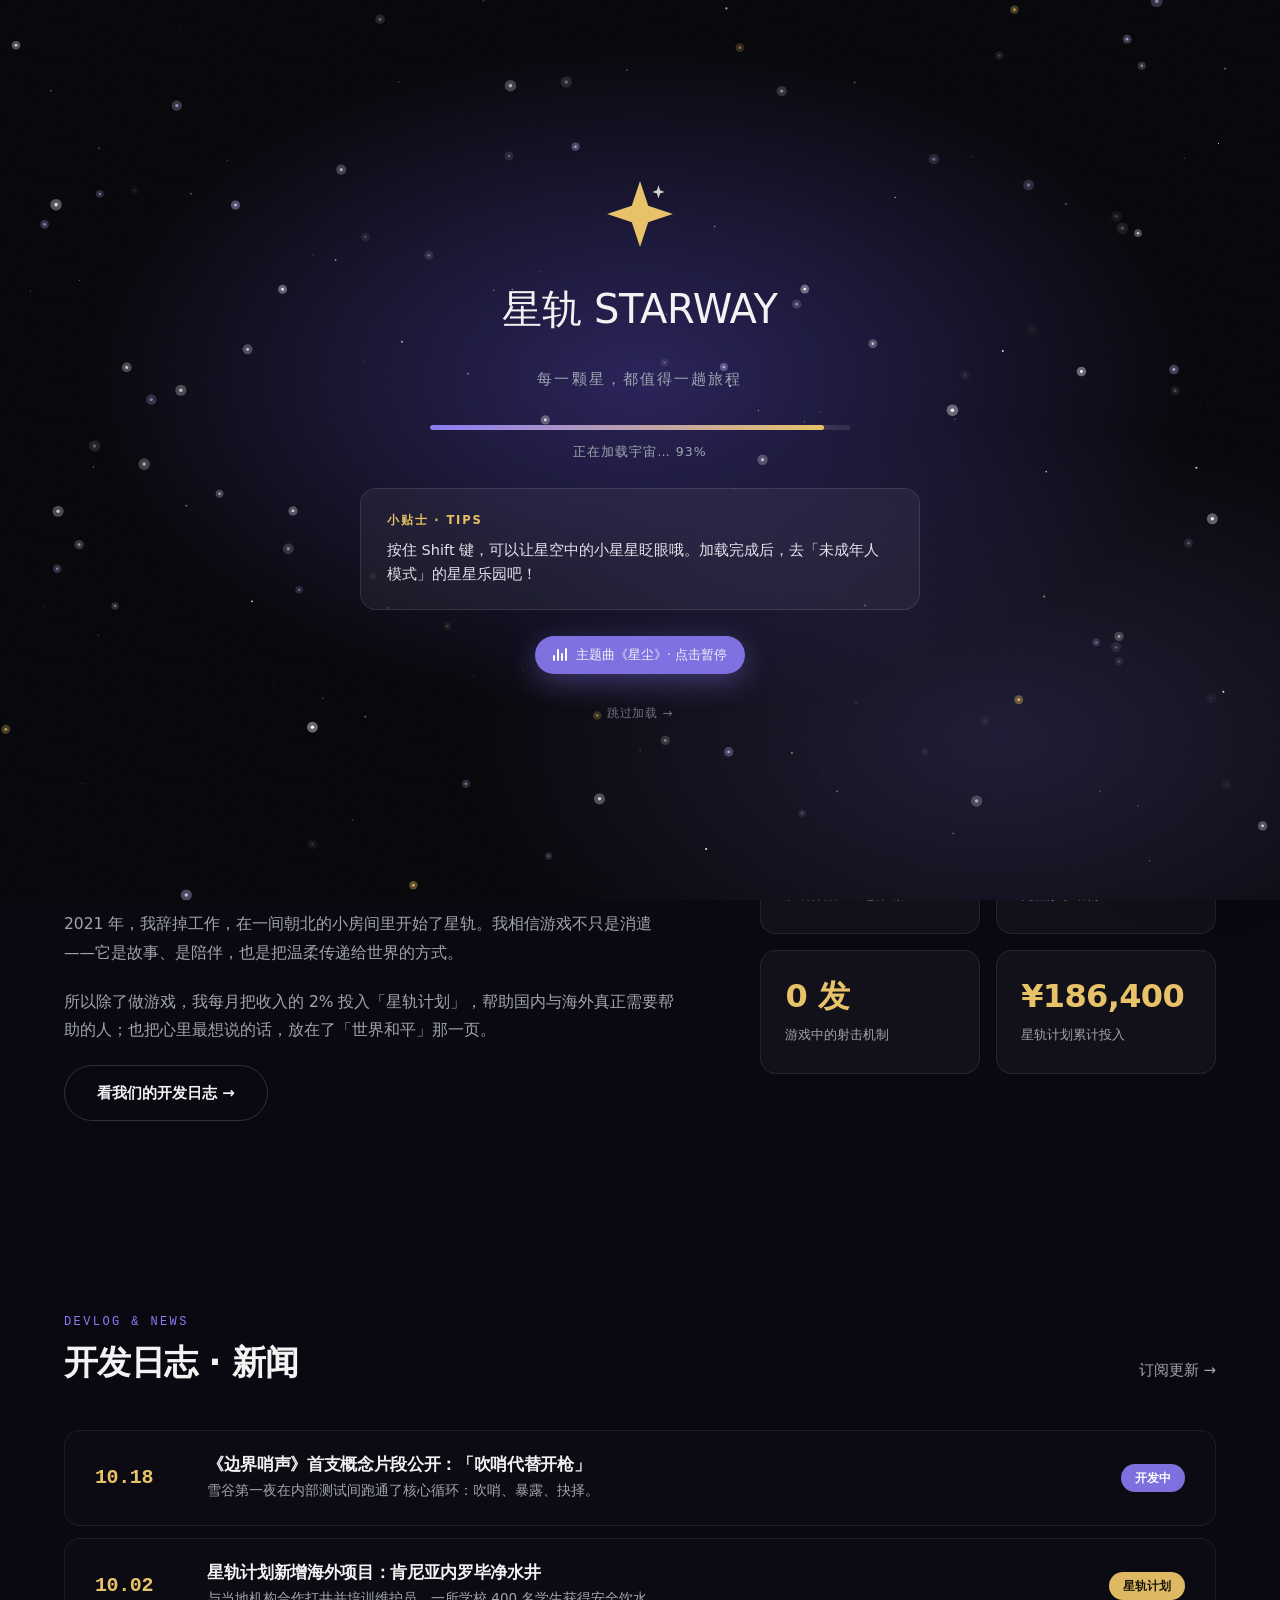
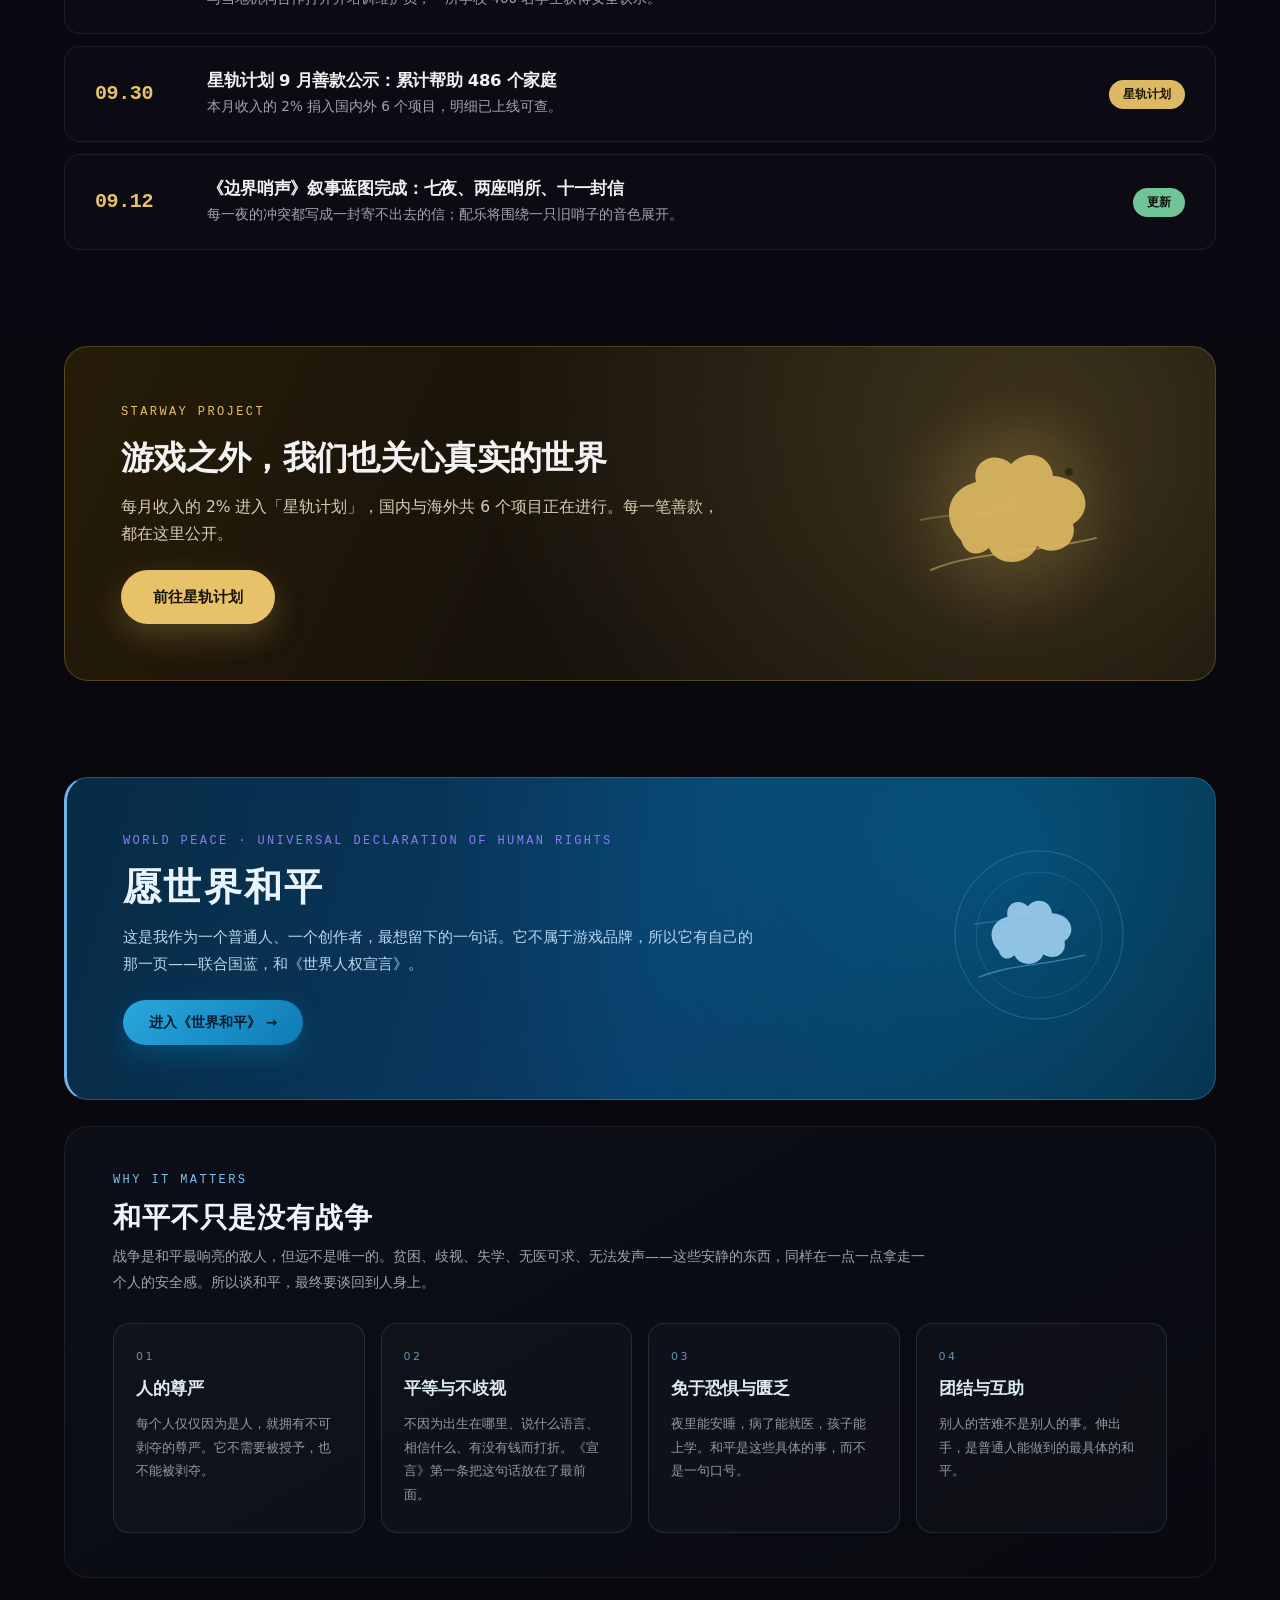
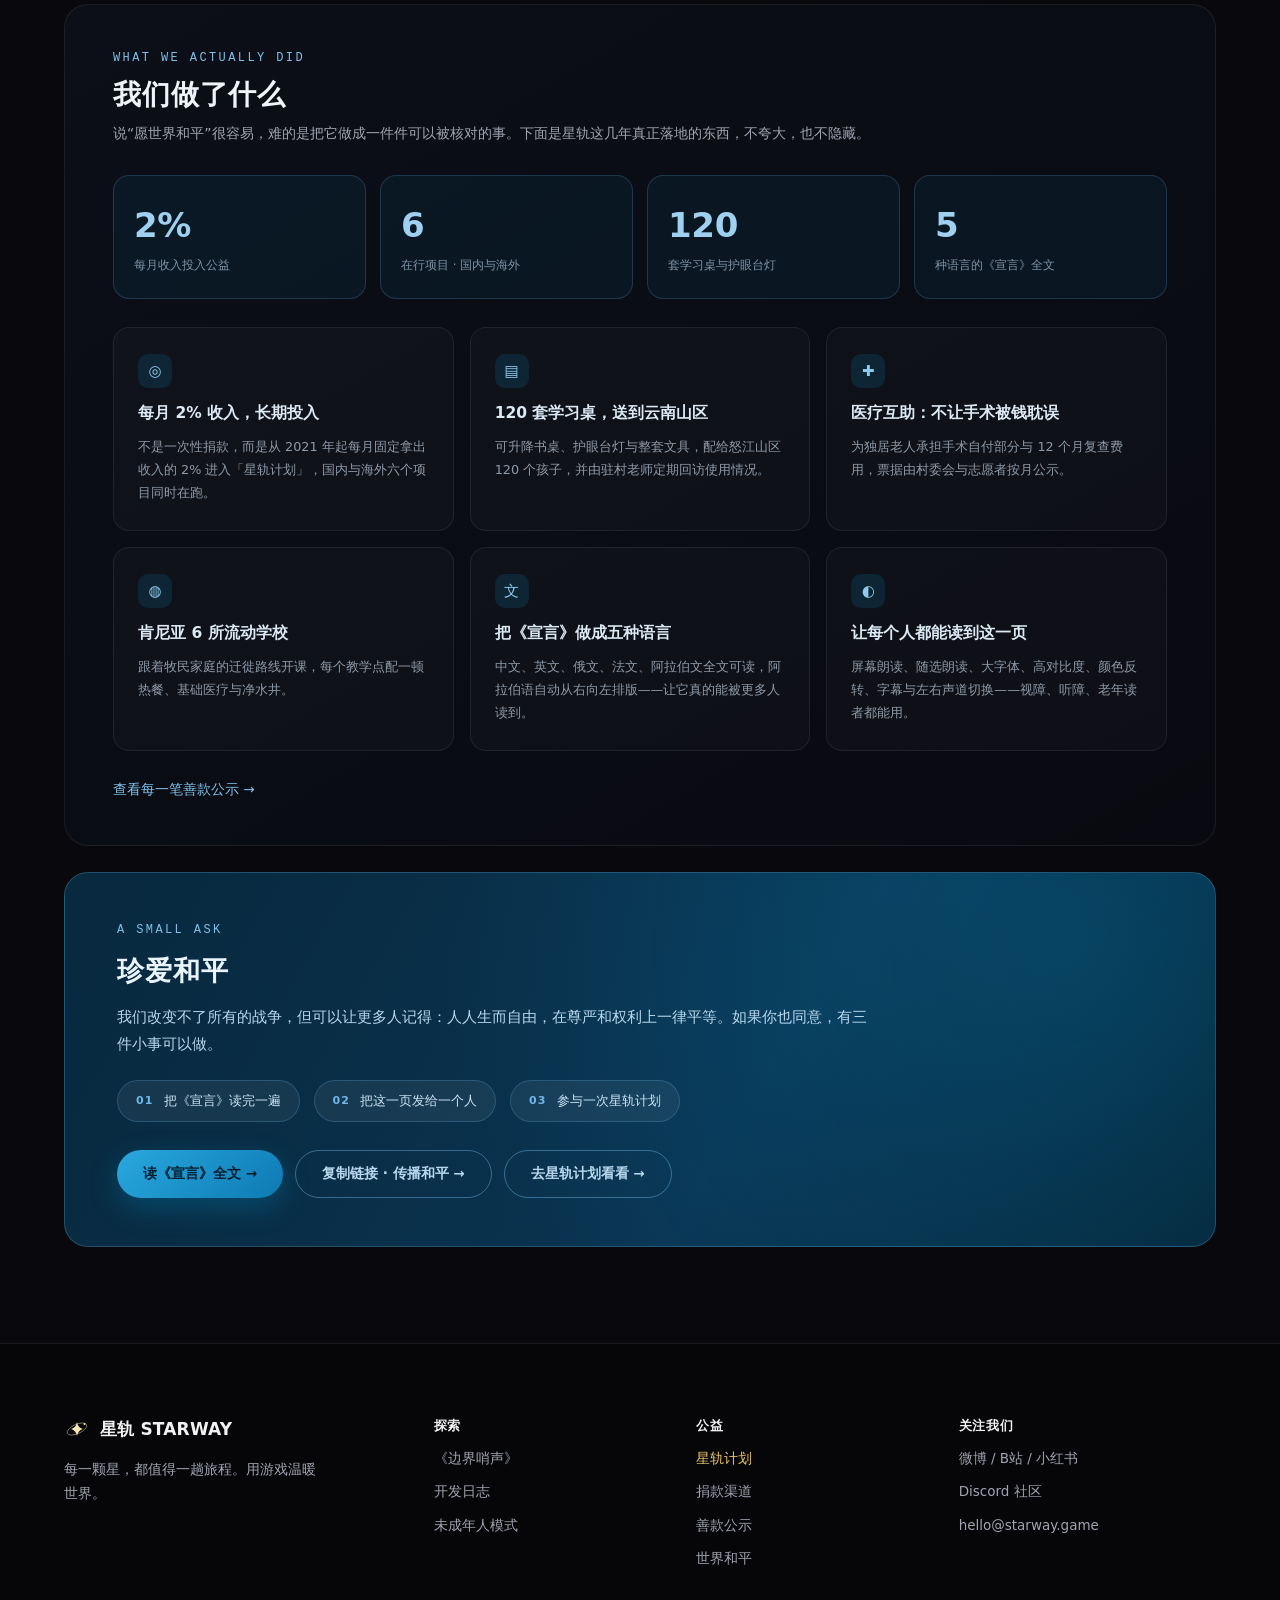
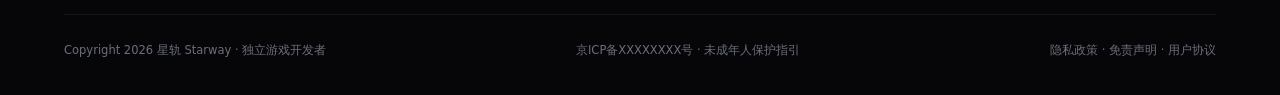
==== commit 3bf598d5: "首页调整：删除「我们的游戏」区块，文案改为一人工作室，世界和平导航下划线与文字同色" ====
--- a/index.html
+++ b/index.html
@@ -4,7 +4,7 @@
 <meta charset="UTF-8">
 <meta name="viewport" content="width=device-width, initial-scale=1">
 <title>星轨 STARWAY · 独立游戏工作室</title>
-<meta name="description" content="星轨 STARWAY，独立游戏工作室。我们做叙事游戏，也做真实的善事：星轨计划、世界和平。">
+<meta name="description" content="星轨 STARWAY，一个人的独立游戏工作室。做叙事游戏，也做真实的善事：星轨计划、世界和平。">
 <link rel="stylesheet" href="assets/style.css">
 <link rel="stylesheet" href="assets/a11y.css">
 </head>
@@ -71,10 +71,10 @@
 <!-- ============ Hero ============ -->
 <section class="hero">
   <div class="hero-copy">
-    <div class="kicker" data-zh="独立游戏工作室 · EST. 2021" data-en="INDEPENDENT GAME STUDIO · EST. 2021">独立游戏工作室 · EST. 2021</div>
+    <div class="kicker" data-zh="独立游戏开发者 · EST. 2021" data-en="INDEPENDENT GAME DEVELOPER · EST. 2021">独立游戏开发者 · EST. 2021</div>
     <h1 data-html data-zh="在星轨尽头，<br>遇见你的故事" data-en="At the end of the star track,<br>you meet your own story">在星轨尽头，<br>遇见你的故事</h1>
-    <p data-zh="我们是两个人的小工作室，用耐心打磨每一个世界。愿你在其中找到光，也找到同路的旅人。"
-       data-en="We are a two-person studio, polishing every world with patience. May you find light in them — and fellow travellers on the way.">我们是两个人的小工作室，用耐心打磨每一个世界。愿你在其中找到光，也找到同路的旅人。</p>
+    <p data-zh="我是一个人的小工作室，用耐心打磨每一个世界。愿你在其中找到光，也找到同路的旅人。"
+       data-en="I am a one-person studio, polishing every world with patience. May you find light in them — and fellow travellers on the way.">我是一个人的小工作室，用耐心打磨每一个世界。愿你在其中找到光，也找到同路的旅人。</p>
     <div class="hero-actions">
       <a class="btn btn-primary" href="games.html" data-zh="查看我们的游戏" data-en="Explore our games">查看我们的游戏</a>
       <a class="btn btn-ghost" href="starway.html" data-zh="星轨计划 →" data-en="Starway Project →">星轨计划 →</a>
@@ -107,27 +107,15 @@
   </div>
 </section>
 
-<!-- ============ 游戏作品 ============ -->
-<section class="section" id="games">
-  <div class="section-head">
-    <div class="t">
-      <div class="kicker" data-zh="OUR GAMES" data-en="OUR GAMES">OUR GAMES</div>
-      <h2 data-zh="我们的游戏" data-en="Our games">我们的游戏</h2>
-    </div>
-    <a class="more" href="games.html" data-zh="进入游戏页 →" data-en="Enter the game page →">进入游戏页 →</a>
-  </div>
-  <div class="game-feature" id="gameFeature"></div>
-</section>
-
 <!-- ============ 工作室故事 ============ -->
 <section class="story" id="story">
   <div class="story-copy">
     <div class="kicker" data-zh="OUR STORY" data-en="OUR STORY">OUR STORY</div>
-    <h2 data-html data-zh="两个人的工作室，<br>一群人的星轨" data-en="A studio of two,<br>a star track shared by many">两个人的工作室，<br>一群人的星轨</h2>
-    <p data-zh="2021 年，我们辞掉工作，在一间朝北的小房间里开始了星轨。我们相信游戏不只是消遣——它是故事、是陪伴，也是把温柔传递给世界的方式。"
-       data-en="In 2021 we quit our jobs and started Starway in a small north-facing room. We believe games are more than entertainment — they are stories, company, and a way to pass kindness on to the world.">2021 年，我们辞掉工作，在一间朝北的小房间里开始了星轨。我们相信游戏不只是消遣——它是故事、是陪伴，也是把温柔传递给世界的方式。</p>
-    <p data-zh="所以除了做游戏，我们每月把收入的 2% 投入「星轨计划」，帮助国内与海外真正需要帮助的人；也把心里最想说的话，放在了「世界和平」那一页。"
-       data-en="So besides making games, we put 2% of monthly revenue into the Starway Project — for people in need at home and abroad — and we put the thing we most want to say on the “World Peace” page.">所以除了做游戏，我们每月把收入的 2% 投入「星轨计划」，帮助国内与海外真正需要帮助的人；也把心里最想说的话，放在了「世界和平」那一页。</p>
+    <h2 data-html data-zh="一个人的工作室，<br>一群人的星轨" data-en="A studio of one,<br>a star track shared by many">一个人的工作室，<br>一群人的星轨</h2>
+    <p data-zh="2021 年，我辞掉工作，在一间朝北的小房间里开始了星轨。我相信游戏不只是消遣——它是故事、是陪伴，也是把温柔传递给世界的方式。"
+       data-en="In 2021 I quit my job and started Starway in a small north-facing room. I believe games are more than entertainment — they are stories, company, and a way to pass kindness on to the world.">2021 年，我辞掉工作，在一间朝北的小房间里开始了星轨。我相信游戏不只是消遣——它是故事、是陪伴，也是把温柔传递给世界的方式。</p>
+    <p data-zh="所以除了做游戏，我每月把收入的 2% 投入「星轨计划」，帮助国内与海外真正需要帮助的人；也把心里最想说的话，放在了「世界和平」那一页。"
+       data-en="So besides making games, I put 2% of monthly revenue into the Starway Project — for people in need at home and abroad — and I put the thing I most want to say on the “World Peace” page.">所以除了做游戏，我每月把收入的 2% 投入「星轨计划」，帮助国内与海外真正需要帮助的人；也把心里最想说的话，放在了「世界和平」那一页。</p>
     <a class="btn btn-plain" href="#devlog" style="align-self:flex-start" data-zh="看我们的开发日志 →" data-en="Read the devlog →">看我们的开发日志 →</a>
   </div>
 
@@ -330,7 +318,7 @@
     </div>
   </div>
   <div class="footer-bottom">
-    <span data-zh="Copyright 2026 星轨 Starway · 独立游戏工作室" data-en="Copyright 2026 Starway · Independent game studio">Copyright 2026 星轨 Starway · 独立游戏工作室</span>
+    <span data-zh="Copyright 2026 星轨 Starway · 独立游戏开发者" data-en="Copyright 2026 Starway · Independent game developer">Copyright 2026 星轨 Starway · 独立游戏开发者</span>
     <span data-zh="京ICP备XXXXXXXX号 · 未成年人保护指引" data-en="ICP filing XXXXXXXX · Minor protection policy">京ICP备XXXXXXXX号 · 未成年人保护指引</span><span><a href="legal.html" data-zh="隐私政策 · 免责声明 · 用户协议" data-en="Privacy · Disclaimer · Terms">隐私政策 · 免责声明 · 用户协议</a></span>
   </div>
 </footer>
--- a/assets/style.css
+++ b/assets/style.css
@@ -1525,6 +1525,9 @@
 .nav-links a.peace-link { color: #6FB7E8; }
 .nav-links a.peace-link:hover { color: #9FD0F0; }
 .nav-links a.peace-link.active { color: #9FD0F0; }
+.nav-links a.peace-link::after { background: #6FB7E8; }
+.nav-links a.peace-link:hover::after { background: #9FD0F0; }
+.nav-links a.peace-link.active::after { background: #9FD0F0; }
 
 .peace-home {
   display: flex; flex-direction: column; gap: 26px;
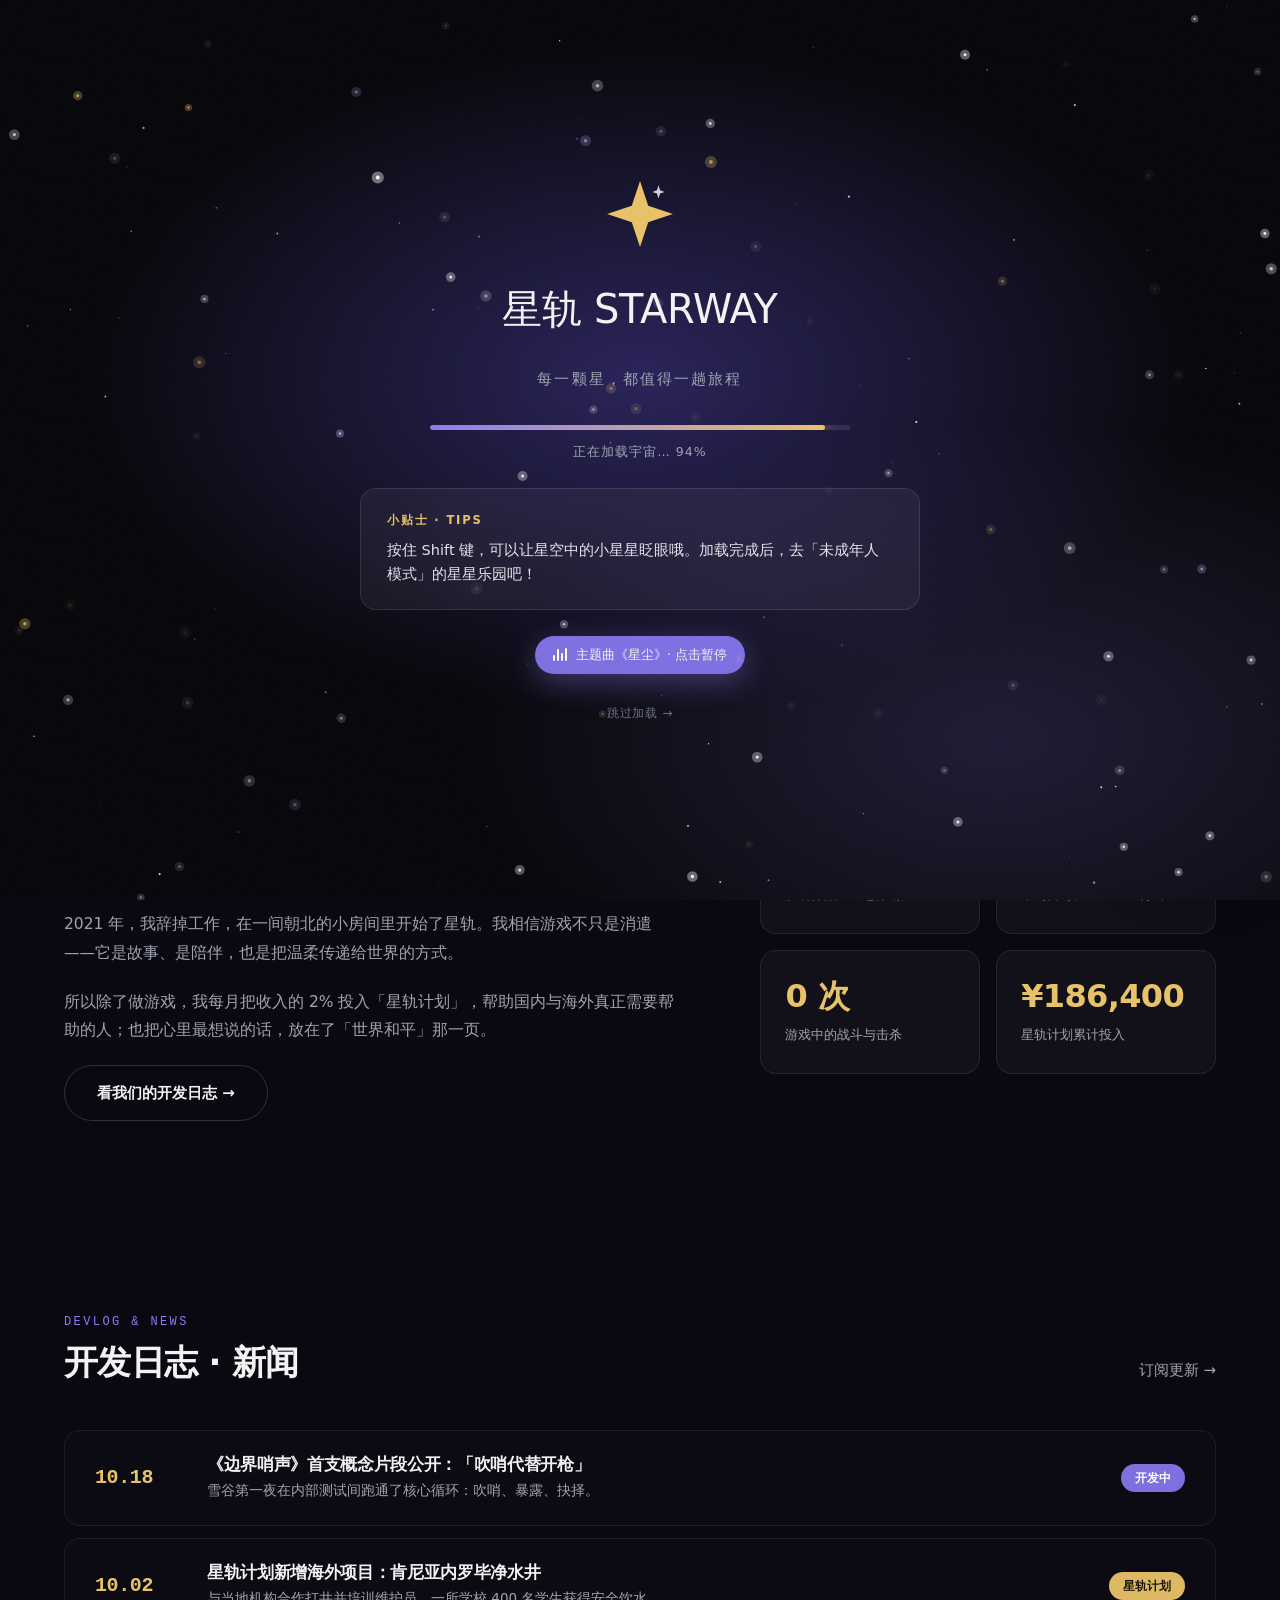
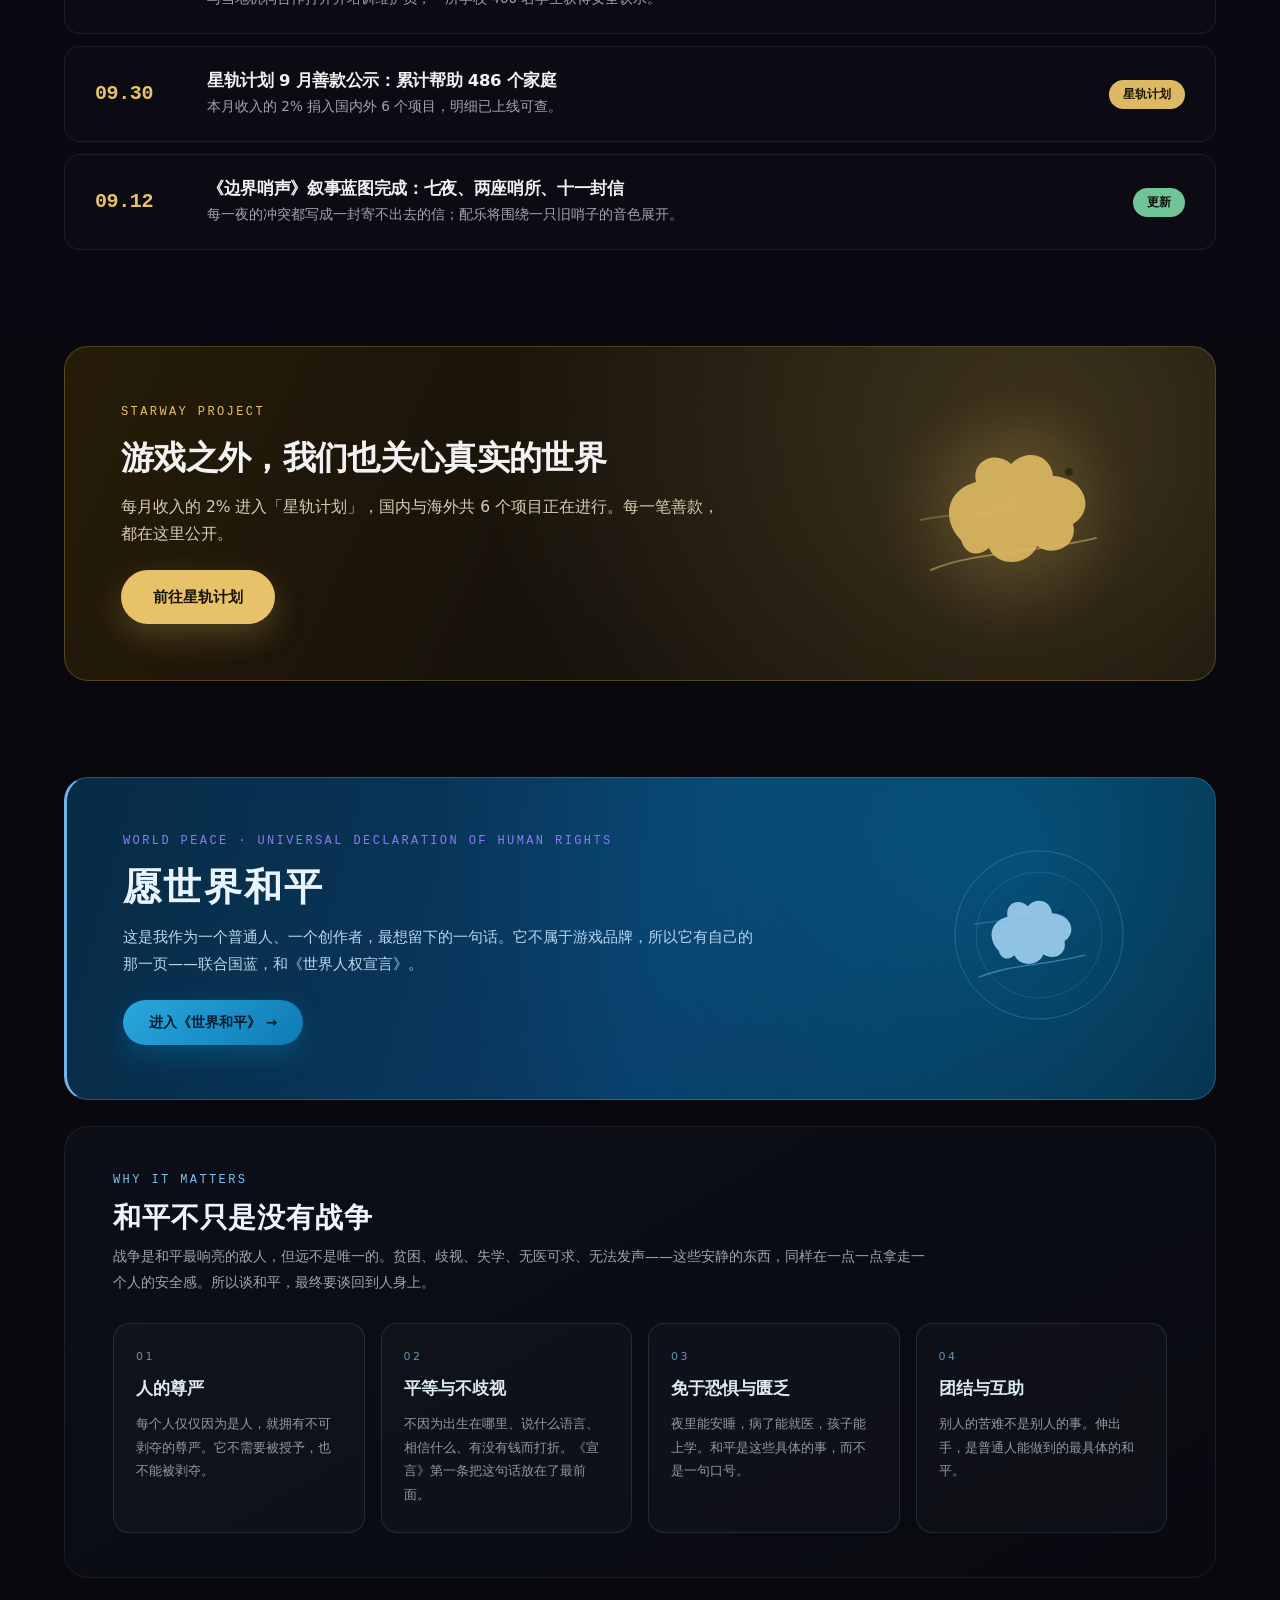
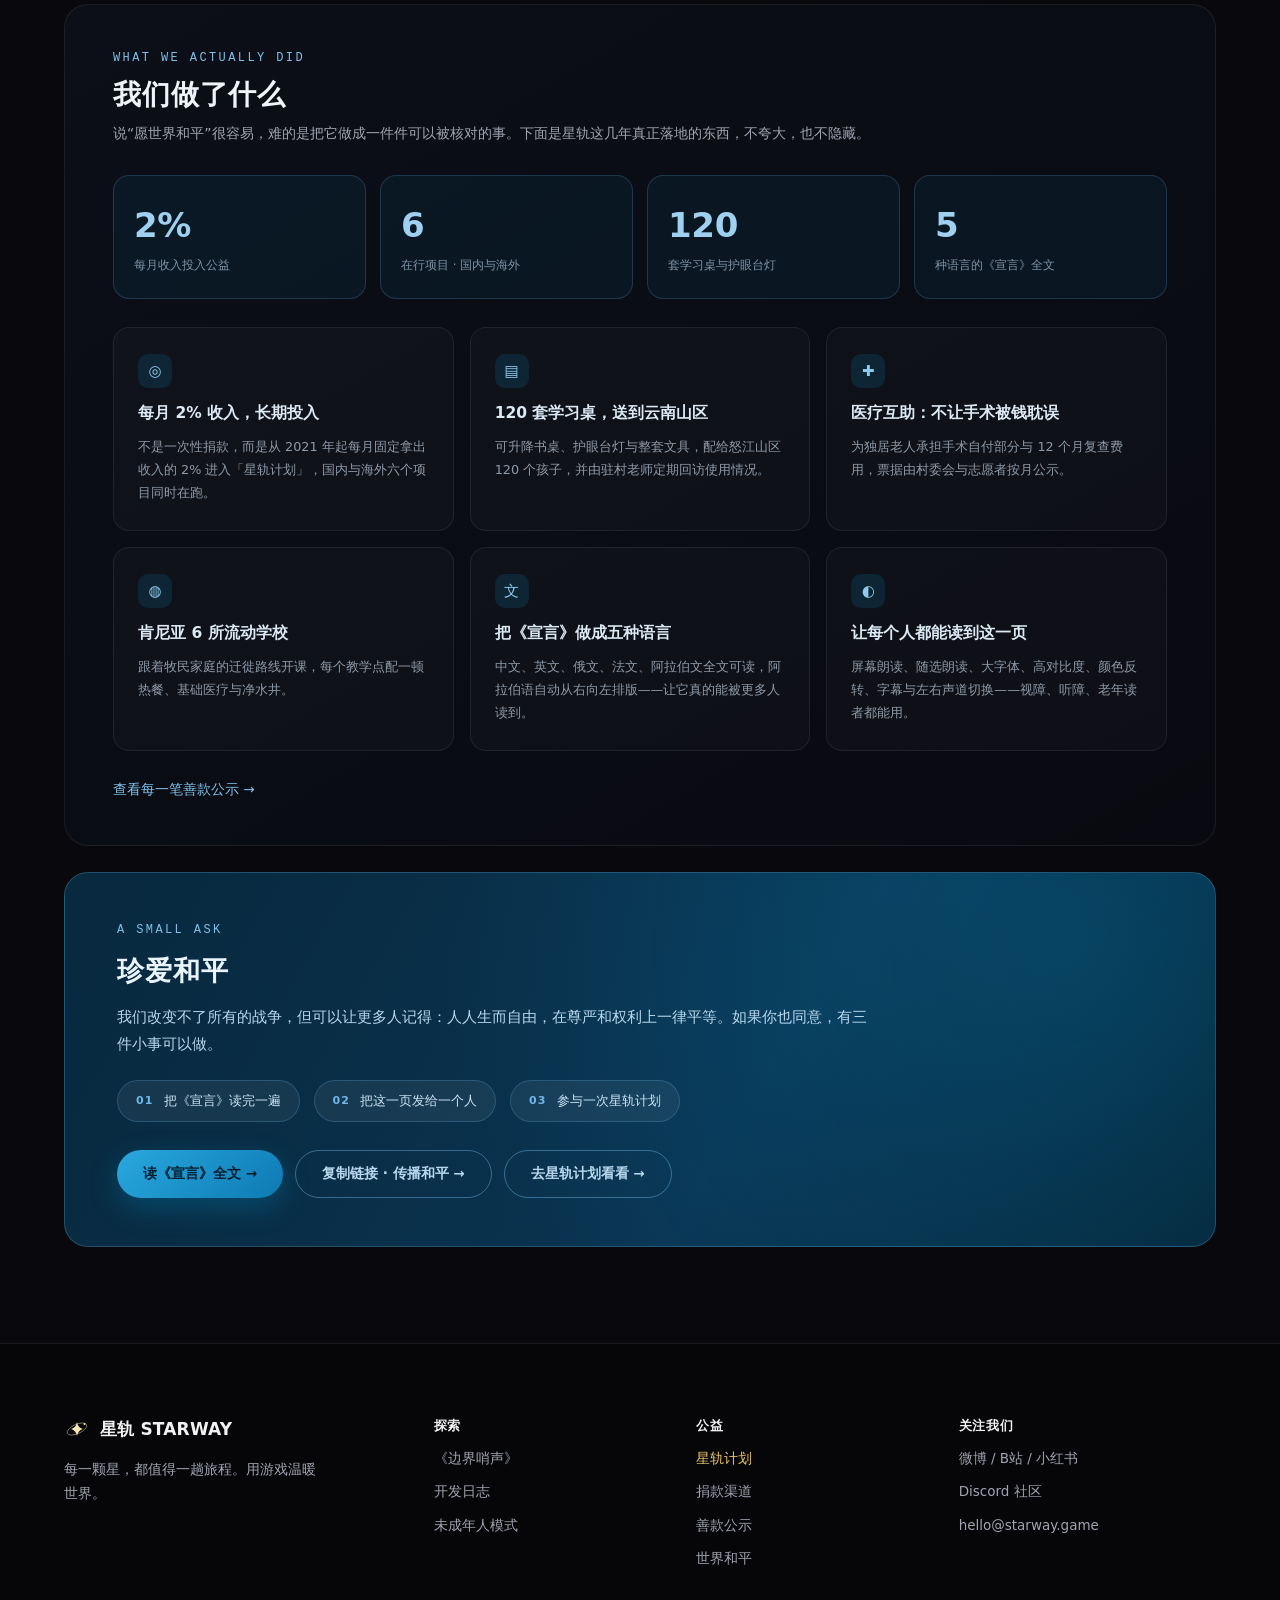
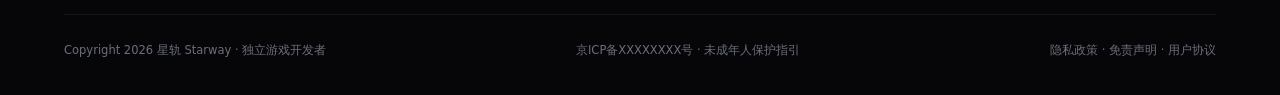
==== commit 3e45617e: "《边界哨声》详情页按 GD 定稿整页重做 - 定位改为：32bit 像素反战短篇步行叙事 + 轻解谜 + 时间循环（35–45 分钟，无战斗/击杀/BOSS） - 新增：四条红线、核心循环五步 + 数" ====
--- a/index.html
+++ b/index.html
@@ -79,7 +79,7 @@
       <a class="btn btn-primary" href="games.html" data-zh="查看我们的游戏" data-en="Explore our games">查看我们的游戏</a>
       <a class="btn btn-ghost" href="starway.html" data-zh="星轨计划 →" data-en="Starway Project →">星轨计划 →</a>
     </div>
-    <div class="hero-meta" data-zh="Steam / Epic · 反战叙事《边界哨声》 · 预计 2027" data-en="Steam / Epic · anti-war narrative Border Whistle · coming 2027">Steam / Epic · 反战叙事《边界哨声》 · 预计 2027</div>
+    <div class="hero-meta" data-zh="Steam · 35–45 分钟反战短篇《边界哨声》 · 预计 2027" data-en="Steam · Border Whistle, a 35–45 min anti-war short · coming 2027">Steam · 35–45 分钟反战短篇《边界哨声》 · 预计 2027</div>
   </div>
 
   <div class="hero-art">
@@ -121,8 +121,8 @@
 
   <div class="stats">
     <div class="stat"><b data-count="1" data-suffix=" 款">1 款</b><span data-zh="在研作品 · 《边界哨声》" data-en="Title in development · Border Whistle">在研作品 · 《边界哨声》</span></div>
-    <div class="stat"><b data-count="7" data-suffix=" 夜">7 夜</b><span data-zh="完整故事结构" data-en="Nights in the full story">完整故事结构</span></div>
-    <div class="stat"><b class="gold" data-count="0" data-suffix=" 发">0 发</b><span data-zh="游戏中的射击机制" data-en="Shots fired in the whole game">游戏中的射击机制</span></div>
+    <div class="stat"><b data-count="40" data-suffix=" 分钟">40 分钟</b><span data-zh="单周目时长 · 35–45 分钟" data-en="One playthrough · 35–45 min">单周目时长 · 35–45 分钟</span></div>
+    <div class="stat"><b class="gold" data-count="0" data-suffix=" 次">0 次</b><span data-zh="游戏中的战斗与击杀" data-en="Combat &amp; kills in the whole game">游戏中的战斗与击杀</span></div>
     <div class="stat"><b class="gold" data-count="186400" data-prefix="¥">¥186,400</b><span data-zh="星轨计划累计投入" data-en="Starway Project total funding">星轨计划累计投入</span></div>
   </div>
 </section>
